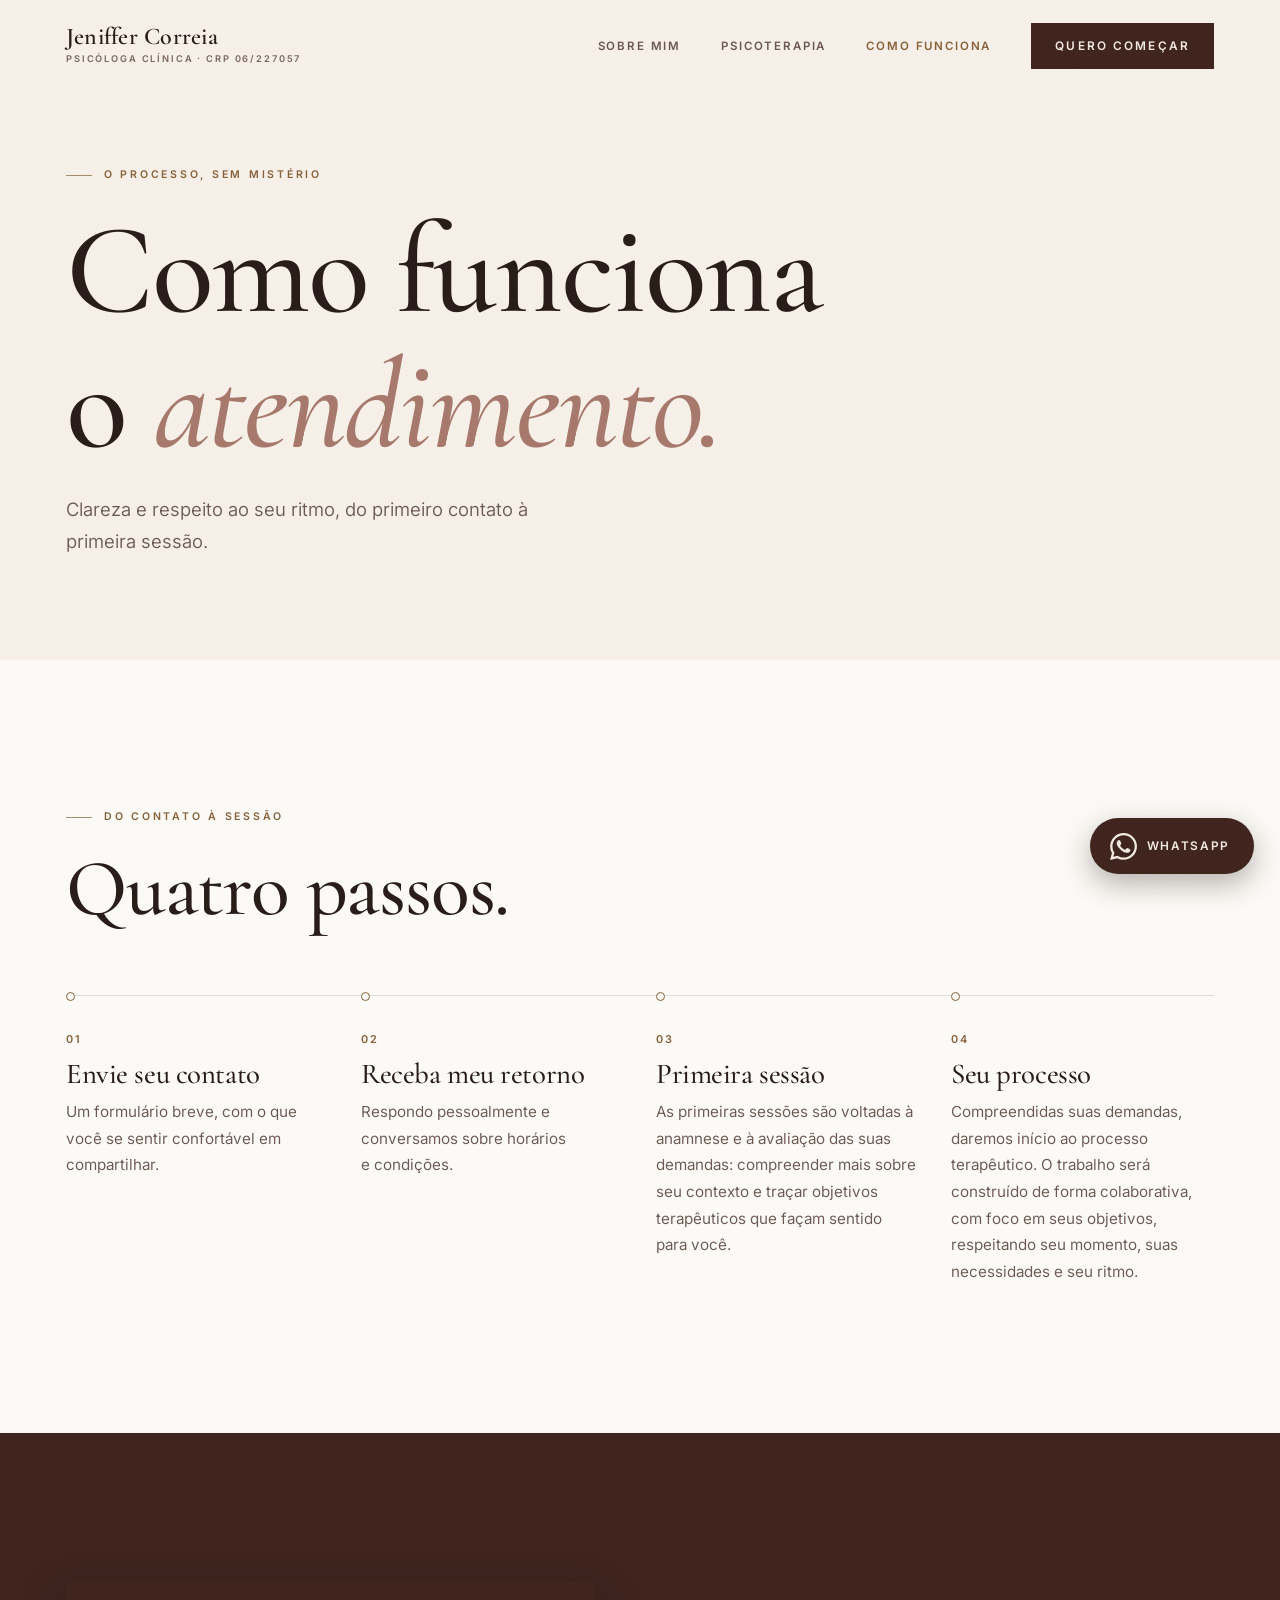
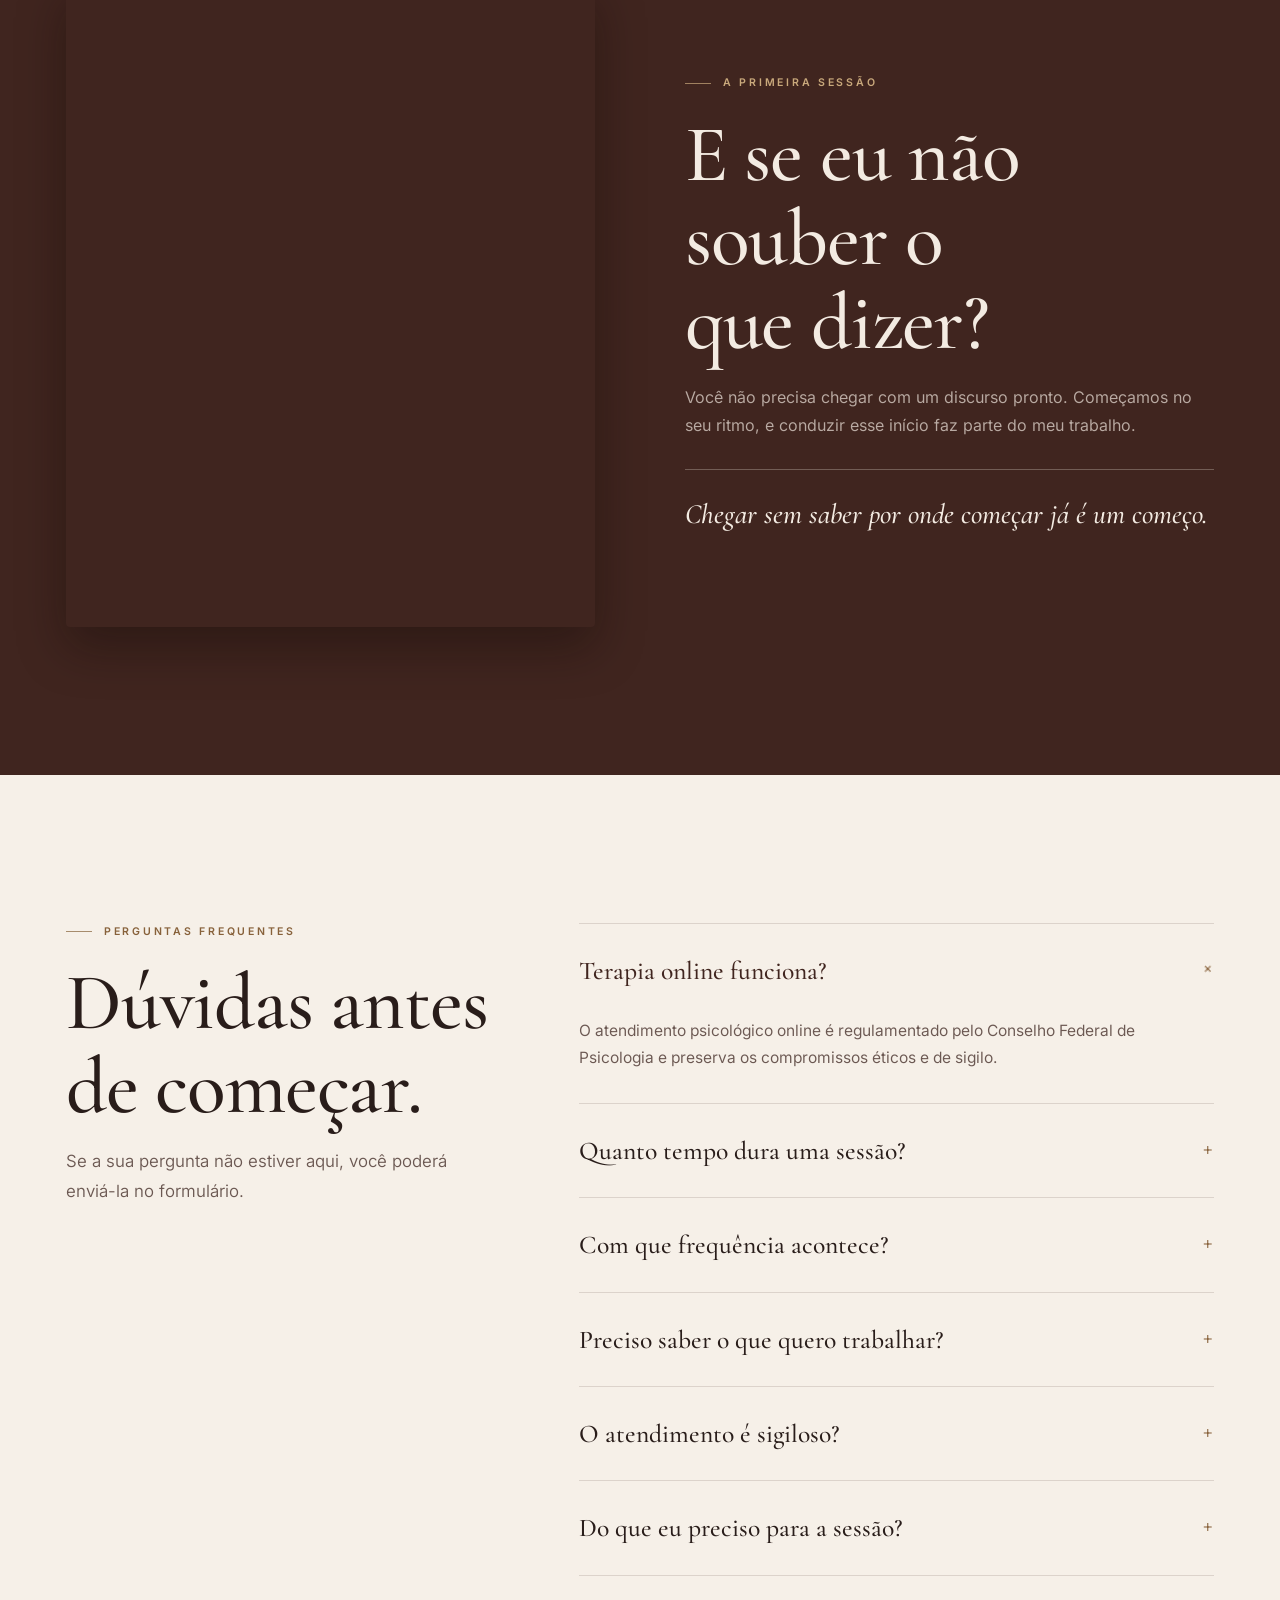
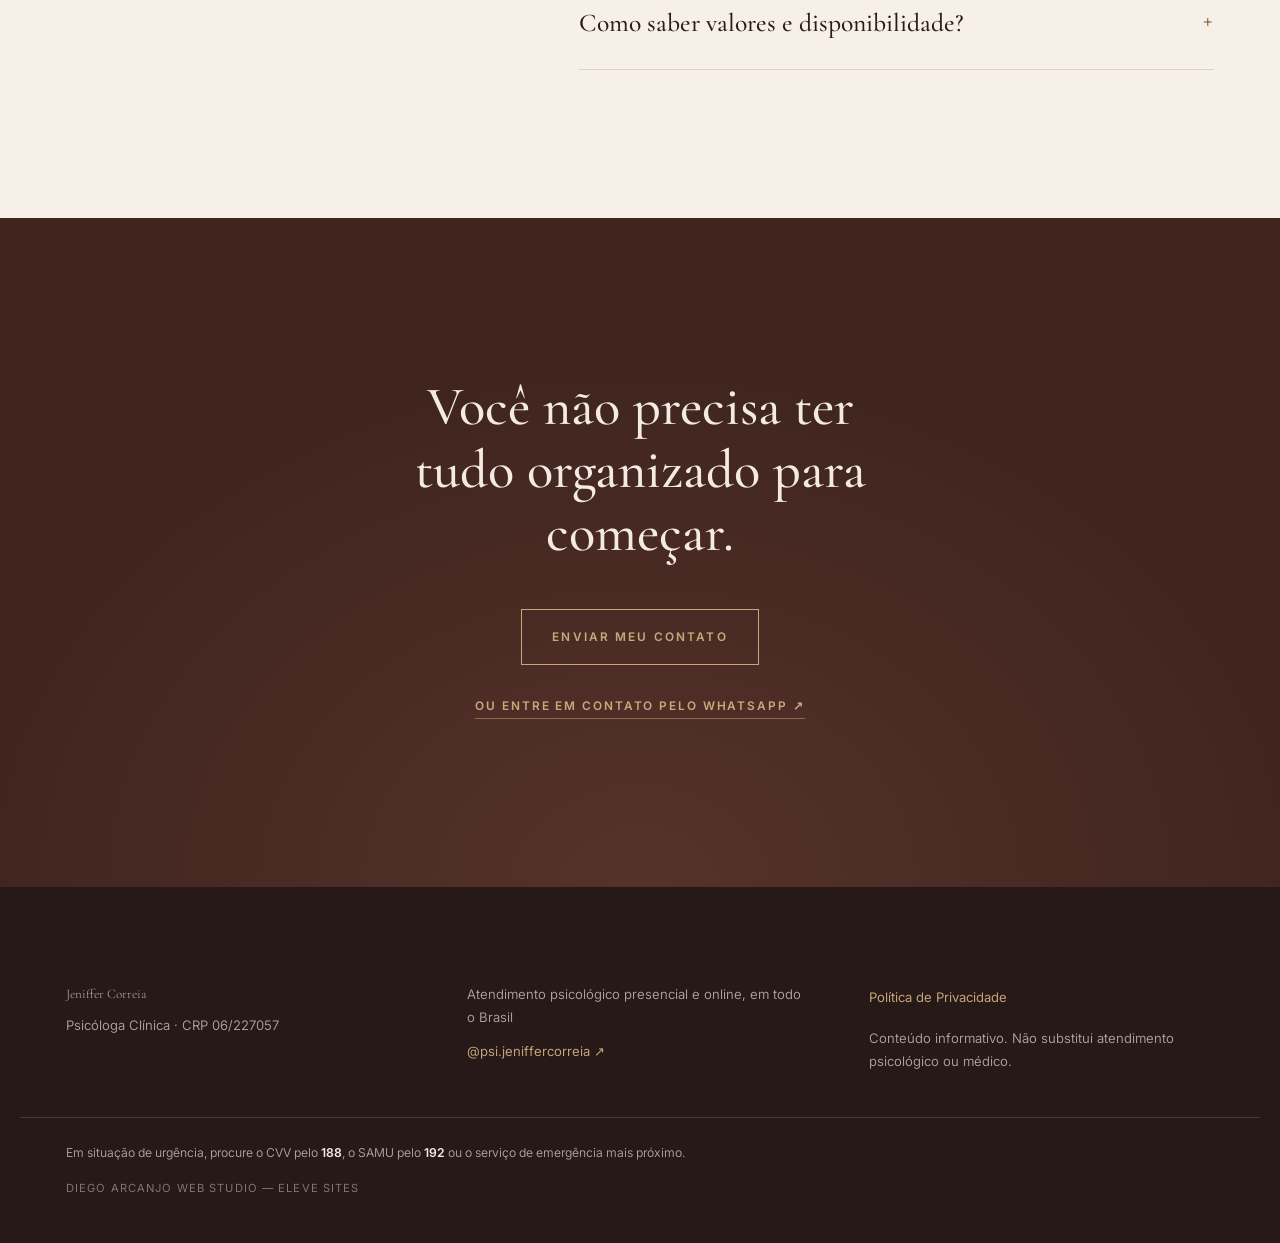
==== como-funciona.html @ 59b8fdc5 "Atualiza textos e CTA de atendimento" ====
<!DOCTYPE html>
<html lang="pt-BR">
<head>
<meta charset="utf-8">
<meta name="viewport" content="width=device-width, initial-scale=1, viewport-fit=cover">
<title>Como Funciona a Terapia Online | Jeniffer Correia</title>
<meta name="description" content="Saiba como começar a terapia online, como é a primeira sessão, duração, frequência e sigilo no atendimento com Jeniffer Correia.">
<meta name="author" content="Jeniffer Correia">
<meta name="robots" content="index, follow, max-image-preview:large">
<meta name="theme-color" content="#fcfaf6">
<meta name="color-scheme" content="light">
<link rel="canonical" href="https://jeniffer-psicologa.pages.dev/como-funciona">
<link rel="icon" href="/assets/favicon.svg?v=0b243625" type="image/svg+xml">
<link rel="preload" as="font" type="font/woff2" href="/assets/fonts/cormorant-latin.woff2" crossorigin>
<link rel="preload" as="font" type="font/woff2" href="/assets/fonts/inter-latin.woff2" crossorigin>
<link rel="stylesheet" href="/assets/styles.css?v=20260824-cta1">
<meta property="og:type" content="website">
<meta property="og:locale" content="pt_BR">
<meta property="og:site_name" content="Jeniffer Correia Psicologia">
<meta property="og:title" content="Como Funciona a Terapia Online | Jeniffer Correia">
<meta property="og:description" content="Saiba como começar a terapia online, como é a primeira sessão, duração, frequência e sigilo no atendimento com Jeniffer Correia.">
<meta property="og:url" content="https://jeniffer-psicologa.pages.dev/como-funciona">
<meta property="og:image" content="https://jeniffer-psicologa.pages.dev/assets/jeniffer-social.jpg?v=006b3ed0">
<meta property="og:image:alt" content="Jeniffer Correia, psicóloga clínica">
<meta name="twitter:card" content="summary_large_image">
<script>document.documentElement.classList.add('js')</script>
<script type="application/ld+json">
{"@context":"https://schema.org","@type":"FAQPage","mainEntity":[{"@type":"Question","name":"Terapia online funciona?","acceptedAnswer":{"@type":"Answer","text":"O atendimento psicológico online é regulamentado pelo Conselho Federal de Psicologia e preserva os compromissos éticos e de sigilo."}},{"@type":"Question","name":"Quanto tempo dura uma sessão?","acceptedAnswer":{"@type":"Answer","text":"Cada sessão tem duração aproximada de 50 minutos."}},{"@type":"Question","name":"Com que frequência acontece?","acceptedAnswer":{"@type":"Answer","text":"A frequência semanal é comum, mas a definição considera as necessidades e possibilidades de cada processo."}},{"@type":"Question","name":"Preciso saber o que quero trabalhar?","acceptedAnswer":{"@type":"Answer","text":"Não. Chegar sem saber por onde começar é uma forma legítima de começar."}},{"@type":"Question","name":"O atendimento é sigiloso?","acceptedAnswer":{"@type":"Answer","text":"Sim. O sigilo é uma obrigação ética da profissão e também se aplica ao atendimento online."}},{"@type":"Question","name":"Do que eu preciso para a sessão?","acceptedAnswer":{"@type":"Answer","text":"De um aparelho com câmera e internet estável, e de um lugar reservado onde você possa falar com privacidade."}},{"@type":"Question","name":"Como saber valores e disponibilidade?","acceptedAnswer":{"@type":"Answer","text":"Essas informações são compartilhadas diretamente no primeiro contato, antes de qualquer agendamento."}}]}
</script>
</head>
<body class="page-como-funciona">
<a class="skip-link" href="#conteudo">Ir para o conteúdo</a>
<header class="site-header" data-header>
  <div class="shell header-inner">
    <a class="brand" href="/" aria-label="Jeniffer Correia, psicóloga clínica — página inicial">
      <span class="brand-name">Jeniffer Correia</span>
      <span class="brand-sub">Psicóloga Clínica · CRP 06/227057</span>
    </a>
    <button class="menu-button" type="button" data-menu-button aria-expanded="false" aria-controls="main-nav"><span aria-hidden="true"></span><span aria-hidden="true"></span><b>Abrir menu</b></button>
    <nav id="main-nav" class="main-nav" data-nav aria-label="Navegação principal"><a href="/sobre">Sobre mim</a><a href="/psicoterapia">Psicoterapia</a><a class="active" href="/como-funciona">Como funciona</a><a class="nav-cta" href="/contato">Quero começar</a></nav>
  </div>
</header>
<main id="conteudo">
<section class="page-open page-open--plain">
  <div class="shell">
    <p class="eyebrow reveal">O processo, sem mistério</p>
    <h1 class="reveal">Como funciona o <em>atendimento.</em></h1>
    <p class="lede reveal">Clareza e respeito ao seu ritmo, do primeiro contato à primeira sessão.</p>
  </div>
</section>

<section class="band band--night">
  <div class="shell">
    <div class="section-head reveal">
      <p class="eyebrow">Do contato à sessão</p>
      <h2>Quatro passos.</h2>
    </div>
    <div class="steps"><article class="step reveal"><b>01</b><h3>Envie seu contato</h3><p>Um formulário breve, com o que você se sentir confortável em compartilhar.</p></article><article class="step reveal"><b>02</b><h3>Receba meu retorno</h3><p>Respondo pessoalmente e conversamos sobre horários e condições.</p></article><article class="step reveal"><b>03</b><h3>Primeira sessão</h3><p>As primeiras sessões são voltadas à anamnese e à avaliação das suas demandas: compreender mais sobre seu contexto e traçar objetivos terapêuticos que façam sentido para você.</p></article><article class="step reveal"><b>04</b><h3>Seu processo</h3><p>Compreendidas suas demandas, daremos início ao processo terapêutico. O trabalho será construído de forma colaborativa, com foco em seus objetivos, respeitando seu momento, suas necessidades e seu ritmo.</p></article></div>
  </div>
</section>

<section class="band band--wine">
  <div class="shell">
    <div class="feature">
      <div class="feature-media reveal"><picture>
        <source media="(min-width: 600px)" srcset="/assets/jeniffer-detalhe.webp" width="853" height="1280">
        <img src="/assets/jeniffer-detalhe-retrato.webp" width="900" height="1200" loading="lazy" decoding="async" alt="Jeniffer Correia, psicóloga clínica">
      </picture></div>
      <div class="feature-copy reveal">
        <p class="eyebrow">A primeira sessão</p>
        <h2>E se eu não souber o que dizer?</h2>
        <p>Você não precisa chegar com um discurso pronto. Começamos no seu ritmo, e conduzir esse início faz parte do meu trabalho.</p>
        <p class="pull">Chegar sem saber por onde começar já é um começo.</p>
      </div>
    </div>
  </div>
</section>

<section class="band band--surface">
  <div class="shell split">
    <div class="section-head reveal">
      <p class="eyebrow">Perguntas frequentes</p>
      <h2>Dúvidas antes de começar.</h2>
      <p class="lede">Se a sua pergunta não estiver aqui, você poderá enviá-la no formulário.</p>
    </div>
    <div class="faq-list reveal"><details open><summary>Terapia online funciona?<span aria-hidden="true">+</span></summary><p>O atendimento psicológico online é regulamentado pelo Conselho Federal de Psicologia e preserva os compromissos éticos e de sigilo.</p></details><details><summary>Quanto tempo dura uma sessão?<span aria-hidden="true">+</span></summary><p>Cada sessão tem duração aproximada de 50 minutos.</p></details><details><summary>Com que frequência acontece?<span aria-hidden="true">+</span></summary><p>A frequência semanal é comum, mas a definição considera as necessidades e possibilidades de cada processo.</p></details><details><summary>Preciso saber o que quero trabalhar?<span aria-hidden="true">+</span></summary><p>Não. Chegar sem saber por onde começar é uma forma legítima de começar.</p></details><details><summary>O atendimento é sigiloso?<span aria-hidden="true">+</span></summary><p>Sim. O sigilo é uma obrigação ética da profissão e também se aplica ao atendimento online.</p></details><details><summary>Do que eu preciso para a sessão?<span aria-hidden="true">+</span></summary><p>De um aparelho com câmera e internet estável, e de um lugar reservado onde você possa falar com privacidade.</p></details><details><summary>Como saber valores e disponibilidade?<span aria-hidden="true">+</span></summary><p>Essas informações são compartilhadas diretamente no primeiro contato, antes de qualquer agendamento.</p></details></div>
  </div>
</section>

<section class="closing">
  <div class="shell">
    <p class="reveal">Você não precisa ter tudo organizado para começar.</p>
    <a class="button button--gold reveal" href="/contato">Enviar meu contato</a>
    <a class="text-link closing-whatsapp reveal" href="https://wa.me/5511986632614?text=Ol%C3%A1%2C%20Jeniffer%21%20Vim%20pelo%20site%20e%20gostaria%20de%20saber%20mais%20sobre%20a%20psicoterapia%20online." target="_blank" rel="noopener noreferrer" aria-label="Entrar em contato pelo WhatsApp com Jeniffer Correia">Ou entre em contato pelo WhatsApp ↗</a>
  </div>
</section>
</main>
<footer class="site-footer">
  <div class="shell footer-grid">
    <div>
      <p class="footer-brand">Jeniffer Correia</p>
      <p>Psicóloga Clínica · CRP 06/227057</p>
    </div>
    <div>
      <p>Atendimento psicológico presencial e online, em todo o Brasil</p>
      <a href="https://www.instagram.com/psi.jeniffercorreia/" target="_blank" rel="noopener noreferrer">@psi.jeniffercorreia ↗</a>
    </div>
    <div>
      <a href="/privacidade">Política de Privacidade</a>
      <p>Conteúdo informativo. Não substitui atendimento psicológico ou médico.</p>
    </div>
  </div>
  <div class="shell emergency">Em situação de urgência, procure o CVV pelo <strong>188</strong>, o SAMU pelo <strong>192</strong> ou o serviço de emergência mais próximo.</div>
  <div class="shell studio-credit">Diego Arcanjo Web Studio — Eleve Sites</div>
</footer>
<div class="mobile-bar"><a class="button button--gold" href="/contato">Quero começar</a></div>
<a class="wa-float" href="https://wa.me/5511986632614?text=Ol%C3%A1%2C%20Jeniffer%21%20Vim%20pelo%20site%20e%20gostaria%20de%20saber%20mais%20sobre%20a%20psicoterapia%20online." target="_blank" rel="noopener noreferrer" aria-label="Conversar no WhatsApp com Jeniffer Correia"><svg viewBox="0 0 24 24" aria-hidden="true" focusable="false"><path d="M17.472 14.382c-.297-.149-1.758-.867-2.03-.967-.273-.099-.471-.148-.67.15-.197.297-.767.966-.94 1.164-.173.199-.347.223-.644.075-.297-.15-1.255-.463-2.39-1.475-.883-.788-1.48-1.761-1.653-2.059-.173-.297-.018-.458.13-.606.134-.133.298-.347.446-.52.149-.174.198-.298.298-.497.099-.198.05-.371-.025-.52-.075-.149-.669-1.612-.916-2.207-.242-.579-.487-.5-.669-.51-.173-.008-.371-.01-.57-.01-.198 0-.52.074-.792.372-.272.297-1.04 1.016-1.04 2.479 0 1.462 1.065 2.875 1.213 3.074.149.198 2.096 3.2 5.077 4.487.709.306 1.262.489 1.694.625.712.227 1.36.195 1.872.118.571-.085 1.758-.719 2.006-1.413.248-.694.248-1.289.173-1.413-.074-.124-.272-.198-.57-.347m-5.421 7.403h-.004a9.87 9.87 0 01-5.031-1.378l-.361-.214-3.741.982.998-3.648-.235-.374a9.86 9.86 0 01-1.51-5.26c.001-5.45 4.436-9.884 9.888-9.884a9.82 9.82 0 016.988 2.898a9.825 9.825 0 012.893 6.994c-.003 5.45-4.437 9.884-9.885 9.884m8.413-18.297A11.815 11.815 0 0012.05 0C5.495 0 .16 5.335.157 11.892c0 2.096.547 4.142 1.588 5.945L.057 24l6.305-1.654a11.882 11.882 0 005.683 1.448h.005c6.554 0 11.89-5.335 11.893-11.893A11.821 11.821 0 0020.465 3.488"/></svg><span>WhatsApp</span></a>
<script src="/assets/app.js?v=79fd92e9" defer></script>
</body>
</html>
---- assets/styles.css ----
/* =========================================================
   Jeniffer Correia Psicologia
   Sistema visual claro — creme, vinho e bronze

   Escrito mobile-first: o que está fora de @media vale para o
   celular; os blocos @media (min-width:) só ampliam o layout.
   Não adicione regras @media (max-width:) neste arquivo.

   O site é claro por padrão. Três blocos são escuros e invertem
   as cores de texto: .band--wine, .closing e .site-footer.
   A inversão está concentrada na seção 21, no fim do arquivo.
   ========================================================= */

/* ---------- 1. Fontes ---------- */
@font-face {
  font-family: 'Cormorant';
  font-style: normal;
  font-weight: 300 700;
  font-display: swap;
  src: url('/assets/fonts/cormorant-latin.woff2') format('woff2');
}

@font-face {
  font-family: 'Cormorant';
  font-style: italic;
  font-weight: 300 700;
  font-display: swap;
  src: url('/assets/fonts/cormorant-latin-italic.woff2') format('woff2');
}

@font-face {
  font-family: 'InterVar';
  font-style: normal;
  font-weight: 100 900;
  font-display: swap;
  src: url('/assets/fonts/inter-latin.woff2') format('woff2');
}

/* ---------- 2. Tokens ---------- */
:root {
  /* superfícies claras */
  --paper: #fcfaf6;
  --cream: #f6f0e8;
  --clay: #f0e8dc;

  /* superfícies escuras (faixas de acento) */
  --wine: #40251f;
  --wine-2: #57332a;
  --deep: #261917;

  /* texto sobre claro */
  --ink: #291d1a;
  --muted: #6b5852;
  --faint: #7a675f;
  --rose: #a7796c;
  --bronze: #87613a;

  /* texto sobre escuro */
  --on-dark: #f3ebe2;
  --on-dark-muted: rgba(243, 235, 226, .68);
  --on-dark-faint: rgba(243, 235, 226, .46);
  --gold: #c9a97c;

  --line: rgba(64, 37, 31, .14);
  --line-2: rgba(64, 37, 31, .26);
  --line-dark: rgba(243, 235, 226, .16);
  --line-dark-2: rgba(243, 235, 226, .28);

  --shadow: 0 26px 64px rgba(43, 27, 23, .13);
  --shadow-s: 0 12px 30px rgba(43, 27, 23, .09);

  --display: 'Cormorant', Georgia, 'Times New Roman', serif;
  --sans: 'InterVar', -apple-system, BlinkMacSystemFont, 'Segoe UI', Roboto, sans-serif;

  --gutter: 22px;
  --maxw: 1240px;
  --header-h: 68px;
  --band-y: 84px;
  --ease: cubic-bezier(.22, .61, .36, 1);
}

/* ---------- 3. Base ---------- */
*,
*::before,
*::after { box-sizing: border-box; }

html {
  -webkit-text-size-adjust: 100%;
  scroll-behavior: smooth;
  scroll-padding-top: calc(var(--header-h) + 16px);
}

body {
  position: relative;
  margin: 0;
  overflow-x: hidden;
  background: var(--paper);
  color: var(--ink);
  font-family: var(--sans);
  font-size: 16px;
  font-weight: 380;
  line-height: 1.75;
  -webkit-font-smoothing: antialiased;
  text-rendering: optimizeLegibility;
}

/* Grão bem discreto: no fundo claro ele só tira o aspecto plástico.
   Em opacidade alta o creme fica sujo, por isso o valor é baixo. */
body::after {
  position: fixed;
  z-index: 999;
  inset: 0;
  content: '';
  opacity: .22;
  pointer-events: none;
  background-image: url("data:image/svg+xml,%3Csvg xmlns='http://www.w3.org/2000/svg' width='140' height='140'%3E%3Cfilter id='n'%3E%3CfeTurbulence type='fractalNoise' baseFrequency='.85' numOctaves='3'/%3E%3C/filter%3E%3Crect width='140' height='140' filter='url(%23n)' opacity='.05'/%3E%3C/svg%3E");
}

body.nav-open { overflow: hidden; }

img {
  display: block;
  max-width: 100%;
  height: auto;
}

a { color: inherit; text-decoration: none; }
button, input, select, textarea { font: inherit; color: inherit; }
h1, h2, h3, p, ul { margin-top: 0; }

h1, h2, h3 {
  font-family: var(--display);
  font-weight: 500;
  line-height: 1.05;
  letter-spacing: -.015em;
  text-wrap: balance;
}

h1 { font-size: clamp(2.9rem, 12.4vw, 8rem); }
h2 { font-size: clamp(2.2rem, 8.8vw, 5rem); }

h3 {
  font-size: clamp(1.45rem, 4.8vw, 1.8rem);
  line-height: 1.2;
}

em { font-style: italic; }
p { text-wrap: pretty; }

::selection {
  background: var(--wine);
  color: var(--on-dark);
}

:focus-visible {
  outline: 2px solid var(--wine);
  outline-offset: 4px;
}

/* ---------- 4. Layout ---------- */
.shell {
  position: relative;
  z-index: 1;
  width: 100%;
  max-width: var(--maxw);
  margin-inline: auto;
  padding-inline: var(--gutter);
}

.band {
  position: relative;
  padding-block: var(--band-y);
}

.band--surface { background: var(--cream); }
.band--light { background: var(--clay); }
.band--wine { background: var(--wine); }
.band--void { background: var(--deep); }

.hairline {
  height: 1px;
  margin: 0;
  border: 0;
  background: linear-gradient(90deg, transparent, var(--line-2) 18%, var(--line-2) 82%, transparent);
}

.eyebrow {
  display: flex;
  gap: 12px;
  align-items: center;
  margin: 0 0 20px;
  color: var(--bronze);
  font-size: .66rem;
  font-weight: 600;
  letter-spacing: .26em;
  text-transform: uppercase;
}

.eyebrow::before {
  width: 26px;
  height: 1px;
  flex: 0 0 auto;
  background: currentColor;
  content: '';
  opacity: .7;
}

.lede {
  max-width: 46ch;
  color: var(--muted);
  font-size: 1.05rem;
  font-weight: 350;
}

.section-head { margin-bottom: 44px; }
.section-head h2 { margin-bottom: 18px; }
.section-head .lede { margin-bottom: 0; }
.section-action { margin: 42px 0 0; }

.skip-link {
  position: fixed;
  z-index: 300;
  top: -100px;
  left: 12px;
  padding: 12px 20px;
  background: var(--wine);
  color: var(--on-dark);
  font-size: .85rem;
  font-weight: 600;
}

.skip-link:focus { top: 12px; }

/* ---------- 5. Botões ---------- */
.button {
  position: relative;
  display: inline-flex;
  gap: 10px;
  align-items: center;
  justify-content: center;
  min-height: 56px;
  padding: 14px 30px;
  border: 1px solid transparent;
  font-size: .74rem;
  font-weight: 600;
  letter-spacing: .18em;
  text-align: center;
  text-transform: uppercase;
  cursor: pointer;
  transition: background .35s var(--ease), border-color .35s var(--ease), color .35s var(--ease), transform .25s var(--ease);
}

.button--solid {
  background: var(--wine);
  color: var(--on-dark);
}

.button--outline {
  border-color: var(--line-2);
  color: var(--ink);
}

.button--gold {
  border-color: var(--wine);
  color: var(--wine);
}

.button-row {
  display: grid;
  gap: 12px;
  margin-top: 34px;
}

.text-link {
  position: relative;
  display: inline-flex;
  gap: 10px;
  align-items: center;
  min-height: 46px;
  color: var(--bronze);
  font-size: .74rem;
  font-weight: 600;
  letter-spacing: .16em;
  text-transform: uppercase;
}

.text-link::after {
  position: absolute;
  bottom: 10px;
  left: 0;
  width: 100%;
  height: 1px;
  background: currentColor;
  content: '';
  opacity: .5;
  transform-origin: left;
  transition: transform .45s var(--ease), opacity .3s var(--ease);
}

@media (hover: hover) {
  .button--solid:hover { background: var(--wine-2); transform: translateY(-2px); }
  .button--outline:hover { border-color: var(--wine); background: #fff; }
  .button--gold:hover { background: var(--wine); color: var(--on-dark); }
  .text-link:hover::after { opacity: 1; transform: scaleX(.35); }
}

/* ---------- 6. Entrada suave ---------- */
.js .reveal {
  opacity: 0;
  transform: translateY(26px);
  transition: opacity 1s var(--ease), transform 1s var(--ease);
}

.js .reveal.visible {
  opacity: 1;
  transform: none;
}

.js .reveal:nth-child(2) { transition-delay: .08s; }
.js .reveal:nth-child(3) { transition-delay: .16s; }
.js .reveal:nth-child(4) { transition-delay: .24s; }

/* ---------- 7. Cabeçalho ---------- */
.site-header {
  position: fixed;
  z-index: 100;
  top: 0;
  right: 0;
  left: 0;
  border-bottom: 1px solid transparent;
  transition: background .5s var(--ease), border-color .5s var(--ease);
}

.site-header.is-stuck {
  border-bottom-color: var(--line);
  background: rgba(252, 250, 246, .9);
  backdrop-filter: blur(16px) saturate(140%);
}

.header-inner {
  display: flex;
  gap: 14px;
  align-items: center;
  justify-content: space-between;
  min-height: var(--header-h);
}

.brand {
  display: flex;
  flex-direction: column;
  gap: 2px;
  justify-content: center;
  min-height: 48px;
}

.brand-name {
  font-family: var(--display);
  font-size: 1.32rem;
  font-weight: 600;
  letter-spacing: .01em;
  line-height: 1.05;
  white-space: nowrap;
}

.brand-sub {
  color: var(--faint);
  font-size: .53rem;
  font-weight: 600;
  letter-spacing: .2em;
  text-transform: uppercase;
}

.menu-button {
  display: grid;
  flex: 0 0 auto;
  gap: 7px;
  place-content: center;
  width: 48px;
  height: 48px;
  padding: 0;
  border: 0;
  background: none;
  cursor: pointer;
}

.menu-button span {
  display: block;
  width: 26px;
  height: 1.5px;
  background: var(--wine);
  transition: transform .4s var(--ease), opacity .3s var(--ease);
}

.menu-button[aria-expanded="true"] span:nth-child(1) { transform: translateY(4px) rotate(45deg); }
.menu-button[aria-expanded="true"] span:nth-child(2) { transform: translateY(-4px) rotate(-45deg); }

.menu-button b {
  position: absolute;
  width: 1px;
  height: 1px;
  overflow: hidden;
  clip-path: inset(50%);
}

.main-nav {
  position: fixed;
  z-index: 99;
  inset: 0;
  display: flex;
  visibility: hidden;
  flex-direction: column;
  justify-content: center;
  padding: calc(var(--header-h) + 24px) var(--gutter) 40px;
  background: var(--paper);
  opacity: 0;
  transition: opacity .45s var(--ease), visibility .45s;
}

.main-nav.is-open {
  visibility: visible;
  opacity: 1;
}

.main-nav a {
  display: flex;
  align-items: center;
  min-height: 68px;
  border-bottom: 1px solid var(--line);
  font-family: var(--display);
  font-size: 2rem;
  font-weight: 500;
  transition: color .3s var(--ease);
}

.main-nav a.active { color: var(--rose); }

.main-nav .nav-cta {
  justify-content: center;
  margin-top: 32px;
  border: 0;
  background: var(--wine);
  color: var(--on-dark);
  font-family: var(--sans);
  font-size: .74rem;
  font-weight: 600;
  letter-spacing: .18em;
  text-transform: uppercase;
}

.nav-backdrop { display: none; }

/* ---------- 8. Capa ----------
   Fundo claro com a foto emoldurada ao lado do texto. A foto não
   sangra na página: as fotos da Jeniffer têm fundo escuro e, soltas
   sobre o creme, criariam um bloco preto no meio da composição. */
.hero {
  position: relative;
  padding-block: calc(var(--header-h) + 40px) 64px;
}

.hero-grid {
  display: grid;
  gap: 38px;
}

.hero h1 { margin-bottom: 20px; }
.hero h1 em { color: var(--rose); }
.hero .lede { max-width: 42ch; }

.hero-media {
  position: relative;
  margin: 0;
}

.photo-frame {
  position: relative;
  overflow: hidden;
  border-radius: 4px;
  background: var(--clay);
  box-shadow: var(--shadow);
}

.hero-media picture,
.open-media picture { display: block; }

.hero-media img {
  width: 100%;
  aspect-ratio: 3 / 4;
  object-fit: cover;
  object-position: center 12%;
}

.hero-media figcaption {
  margin-top: 16px;
  color: var(--muted);
  font-family: var(--display);
  font-size: 1.1rem;
  font-style: italic;
}

/* Frase corrida, não rótulo: em caixa alta espaçada ela ocuparia três
   linhas no celular e pesaria mais que a chamada principal. */
.trust-line {
  margin: 28px 0 0;
  color: var(--muted);
  font-size: .88rem;
  font-weight: 400;
  line-height: 1.6;
}

.trust-line span { color: var(--ink); font-weight: 500; }

.trust-line a {
  padding-block: 10px;
  color: var(--bronze);
  font-weight: 500;
  text-decoration: underline;
  text-underline-offset: 3px;
}

.trust-line a:hover { color: var(--wine); }

/* ---------- 9. Abertura das páginas internas ---------- */
.page-open {
  position: relative;
  padding-block: calc(var(--header-h) + 48px) 60px;
}

.page-open h1 { margin-bottom: 20px; }
.page-open h1 em { color: var(--rose); }
.page-open .lede { max-width: 52ch; }

.page-open--plain { background: var(--cream); }

.open-grid {
  display: grid;
  gap: 38px;
}

.open-media {
  position: relative;
  margin: 0;
}

.open-media img {
  width: 100%;
  aspect-ratio: 3 / 4;
  border-radius: 4px;
  object-fit: cover;
  object-position: center 12%;
  box-shadow: var(--shadow);
}

/* ---------- 10. Lista de reconhecimento ---------- */
.ledger { border-top: 1px solid var(--line); }

.ledger-item {
  display: grid;
  grid-template-columns: 48px 1fr;
  gap: 4px 18px;
  align-items: baseline;
  padding-block: 26px;
  border-bottom: 1px solid var(--line);
}

.ledger-item > span {
  color: var(--bronze);
  font-family: var(--display);
  font-size: 1.1rem;
  font-weight: 600;
}

.ledger-item p {
  margin: 0;
  font-family: var(--display);
  font-size: clamp(1.35rem, 5.4vw, 1.9rem);
  font-weight: 500;
  line-height: 1.28;
}

.ledger-cta {
  display: flex;
  flex-wrap: wrap;
  gap: 10px 28px;
  align-items: center;
  justify-content: space-between;
  padding-block: 30px;
  border-bottom: 1px solid var(--line);
}

.ledger-cta p {
  margin: 0;
  color: var(--muted);
  font-family: var(--display);
  font-size: 1.3rem;
}

/* ---------- 11. Processo ---------- */
.steps {
  display: grid;
  padding-left: 22px;
  border-left: 1px solid var(--line);
}

.step {
  position: relative;
  padding: 0 0 40px 22px;
}

.step:last-child { padding-bottom: 0; }

.step::before {
  position: absolute;
  top: 8px;
  left: -27px;
  width: 9px;
  height: 9px;
  border: 1px solid var(--bronze);
  border-radius: 50%;
  background: var(--paper);
  content: '';
}

.step b {
  display: block;
  margin-bottom: 8px;
  color: var(--bronze);
  font-size: .68rem;
  font-weight: 600;
  letter-spacing: .2em;
}

.step h3 { margin-bottom: 8px; }

.step p {
  max-width: 38ch;
  margin: 0;
  color: var(--muted);
  font-size: .95rem;
}

.band--surface .step::before { background: var(--cream); }

/* ---------- 12. Bloco editorial com foto ---------- */
.feature { position: relative; }

.feature-media {
  position: relative;
  margin-bottom: 34px;
}

.feature-media picture { display: block; }

.feature-media img {
  width: 100%;
  aspect-ratio: 3 / 4;
  border-radius: 4px;
  object-fit: cover;
  object-position: center center;
  box-shadow: var(--shadow-s);
}

.feature-copy h2 { margin-bottom: 18px; }
/* O :not() impede que esta regra (0,2,1) engula .eyebrow e .pull, que têm
   especificidade menor e cores próprias. */
.feature-copy > p:not(.eyebrow):not(.pull) { color: var(--muted); }

.pull {
  margin: 30px 0 0;
  padding-top: 26px;
  border-top: 1px solid var(--line-2);
  color: var(--wine);
  font-family: var(--display);
  font-size: clamp(1.35rem, 5vw, 1.75rem);
  font-style: italic;
  font-weight: 500;
  line-height: 1.35;
}

/* ---------- 13. Declaração central ---------- */
.statement { text-align: center; }
.statement .eyebrow { justify-content: center; }

.statement-copy {
  max-width: 22ch;
  margin: 0 auto;
  font-family: var(--display);
  font-size: clamp(1.9rem, 7.6vw, 3.6rem);
  font-weight: 500;
  line-height: 1.16;
}

.statement-copy em { color: var(--rose); }

.statement-note {
  max-width: 54ch;
  margin: 28px auto 0;
  color: var(--muted);
  font-size: 1rem;
  font-weight: 350;
}

.tags {
  display: flex;
  flex-wrap: wrap;
  gap: 8px;
  justify-content: center;
  margin-top: 34px;
}

.tags--start { justify-content: flex-start; margin-top: 36px; }

.tags span {
  padding: 9px 18px;
  border: 1px solid var(--line-2);
  border-radius: 40px;
  color: var(--muted);
  font-size: .64rem;
  font-weight: 600;
  letter-spacing: .16em;
  text-transform: uppercase;
}

/* ---------- 14. Grade de temas ---------- */
.themes {
  display: grid;
  border-top: 1px solid var(--line);
}

.themes article {
  padding-block: 28px;
  border-bottom: 1px solid var(--line);
}

.themes span {
  display: block;
  margin-bottom: 12px;
  color: var(--bronze);
  font-family: var(--display);
  font-size: 1rem;
  font-weight: 600;
}

.themes h3 {
  margin-bottom: 8px;
  overflow-wrap: break-word;
  hyphens: auto;
}

.themes p {
  max-width: 40ch;
  margin: 0;
  color: var(--muted);
  font-size: .95rem;
}

.themes .theme-accent h3 { color: var(--rose); }

/* ---------- 15. FAQ ---------- */
.faq-list { border-top: 1px solid var(--line); }
.faq-list details { border-bottom: 1px solid var(--line); }

.faq-list summary {
  display: flex;
  gap: 20px;
  align-items: flex-start;
  justify-content: space-between;
  padding-block: 24px;
  list-style: none;
  cursor: pointer;
  font-family: var(--display);
  font-size: clamp(1.25rem, 4.8vw, 1.6rem);
  font-weight: 500;
  line-height: 1.3;
  transition: color .3s var(--ease);
}

.faq-list summary::-webkit-details-marker { display: none; }

.faq-list summary span {
  flex: 0 0 auto;
  margin-top: 4px;
  color: var(--bronze);
  font-family: var(--sans);
  font-size: 1.1rem;
  font-weight: 300;
  transition: transform .35s var(--ease);
}

.faq-list details[open] summary { color: var(--wine); }
.faq-list details[open] summary span { transform: rotate(135deg); }

.faq-list details p {
  max-width: 62ch;
  margin: 0;
  padding-bottom: 26px;
  color: var(--muted);
  font-size: .97rem;
}

/* ---------- 16. Formulário ---------- */
.band--contact { padding-top: calc(var(--header-h) + 64px); }

.form-intro h1 { margin-bottom: 20px; }
.form-intro .lede { margin-bottom: 0; }

.promise {
  display: flex;
  flex-wrap: wrap;
  gap: 8px 20px;
  justify-content: space-between;
  margin-top: 32px;
  padding-block: 18px;
  border-top: 1px solid var(--line);
  border-bottom: 1px solid var(--line);
  font-size: .68rem;
  letter-spacing: .14em;
  text-transform: uppercase;
}

.promise strong { color: var(--bronze); font-weight: 700; }

.privacy-note {
  margin-top: 16px;
  color: var(--faint);
  font-size: .82rem;
}

.lead-form {
  margin-top: 44px;
  padding: 32px 22px;
  border: 1px solid var(--line);
  border-radius: 4px;
  background: var(--cream);
  box-shadow: var(--shadow-s);
}

.field { margin-bottom: 26px; }

.field > span,
.lead-form legend {
  display: block;
  margin-bottom: 10px;
  padding: 0;
  color: var(--muted);
  font-size: .64rem;
  font-weight: 700;
  letter-spacing: .18em;
  text-transform: uppercase;
}

.lead-form input,
.lead-form select,
.lead-form textarea {
  width: 100%;
  min-height: 52px;
  padding: 12px 2px;
  border: 0;
  border-bottom: 1px solid var(--line-2);
  border-radius: 0;
  outline: none;
  background: transparent;
  color: var(--ink);
  font-size: 16px; /* 16px evita o zoom automático do iOS ao focar */
  font-weight: 350;
  transition: border-color .3s var(--ease);
}

.lead-form textarea {
  min-height: 108px;
  resize: vertical;
}

/* Seta própria: sem ela o select não se distingue de um campo de texto. */
.lead-form select {
  appearance: none;
  padding-right: 32px;
  background-image: url("data:image/svg+xml,%3Csvg xmlns='http://www.w3.org/2000/svg' width='14' height='9' viewBox='0 0 14 9'%3E%3Cpath d='M1 1l6 6 6-6' fill='none' stroke='%2387613a' stroke-width='1.4'/%3E%3C/svg%3E");
  background-repeat: no-repeat;
  background-position: right 4px center;
}

.lead-form ::placeholder { color: rgba(41, 29, 26, .34); }

.lead-form input:focus,
.lead-form select:focus,
.lead-form textarea:focus { border-bottom-color: var(--wine); }

.lead-form fieldset {
  margin: 0 0 26px;
  padding: 0;
  border: 0;
}

.checks {
  display: grid;
  grid-template-columns: repeat(2, minmax(0, 1fr));
  gap: 8px;
}

.checks label {
  display: flex;
  gap: 10px;
  align-items: center;
  min-height: 50px;
  padding: 8px 14px;
  border: 1px solid var(--line);
  border-radius: 3px;
  background: var(--paper);
  cursor: pointer;
  font-size: .85rem;
  font-weight: 350;
  transition: border-color .3s var(--ease);
}

.checks label:has(input:checked) { border-color: var(--wine); color: var(--wine); }

.checks input,
.consent input {
  width: 18px;
  height: 18px;
  flex: 0 0 auto;
  margin: 0;
  accent-color: var(--wine);
}

.consent {
  display: flex;
  gap: 12px;
  align-items: flex-start;
  color: var(--muted);
  font-size: .86rem;
  font-weight: 350;
  line-height: 1.6;
}

.consent input { margin-top: 4px; }

/* Link dentro da frase: aumenta a área de toque sem quebrar o texto. */
.consent a {
  padding-block: 10px;
  color: var(--wine);
  text-decoration: underline;
  text-underline-offset: 3px;
}

.honeypot {
  position: absolute !important;
  left: -9999px !important;
}

.submit-button {
  width: 100%;
  margin-top: 30px;
}

.submit-button:disabled { opacity: .55; cursor: wait; }

.form-feedback {
  min-height: 22px;
  margin: 16px 0 0;
  text-align: center;
  font-size: .88rem;
}

.form-feedback.success { color: #2f5b40; }
.form-feedback.error { color: #98302f; }

/* ---------- 17. Fecho e rodapé ---------- */
.closing {
  position: relative;
  padding-block: calc(var(--band-y) + 10px);
  background: var(--wine);
  text-align: center;
}

.closing::before {
  position: absolute;
  inset: 0;
  content: '';
  background: radial-gradient(80% 120% at 50% 100%, rgba(87, 51, 42, .95), transparent 65%);
}

.closing p {
  max-width: 20ch;
  margin: 0 auto 34px;
  font-family: var(--display);
  font-size: clamp(1.9rem, 7.4vw, 3.4rem);
  font-weight: 500;
  line-height: 1.16;
}

.closing .closing-whatsapp {
  display: flex;
  width: fit-content;
  margin: 18px auto 0;
  color: var(--gold);
}

.site-footer {
  padding: 60px 0 100px;
  background: var(--deep);
}

.footer-grid {
  display: grid;
  gap: 32px;
}

.footer-brand {
  font-family: var(--display);
  font-size: 1.5rem;
  font-weight: 500;
}

.footer-grid p {
  margin: 8px 0 0;
  font-size: .82rem;
  font-weight: 350;
}

.footer-grid a {
  display: inline-flex;
  align-items: center;
  min-height: 44px;
  font-size: .82rem;
  transition: color .3s var(--ease);
}

.emergency {
  margin-top: 44px;
  padding-top: 24px;
  border-top: 1px solid var(--line-dark);
  font-size: .76rem;
  font-weight: 350;
}

.studio-credit {
  margin-top: 16px;
  font-size: .7rem;
  letter-spacing: .1em;
  text-transform: uppercase;
}

/* ---------- 18. CTAs fixos ---------- */
.mobile-bar {
  position: fixed;
  z-index: 90;
  right: 0;
  bottom: 0;
  left: 0;
  padding: 12px var(--gutter) calc(12px + env(safe-area-inset-bottom));
  border-top: 1px solid var(--line);
  background: rgba(252, 250, 246, .95);
  backdrop-filter: blur(16px);
}

.mobile-bar .button { width: 100%; min-height: 52px; }

body.page-contato .mobile-bar { display: none; }
body.page-contato .site-footer { padding-bottom: 60px; }

/* Botão flutuante de WhatsApp — presente em todas as páginas.
   No celular ele sobe para não colidir com a barra fixa. */
.wa-float {
  position: fixed;
  z-index: 95;
  right: 16px;
  bottom: calc(84px + env(safe-area-inset-bottom));
  display: inline-flex;
  gap: 10px;
  align-items: center;
  justify-content: center;
  width: 56px;
  height: 56px;
  padding: 0;
  border-radius: 50%;
  background: var(--wine);
  box-shadow: 0 10px 28px rgba(38, 25, 23, .32);
  color: var(--on-dark);
  transition: background .3s var(--ease), transform .25s var(--ease);
}

body.page-contato .wa-float { bottom: calc(16px + env(safe-area-inset-bottom)); }

.wa-float svg {
  width: 27px;
  height: 27px;
  fill: currentColor;
}

.wa-float span {
  position: absolute;
  width: 1px;
  height: 1px;
  overflow: hidden;
  clip-path: inset(50%);
}

@media (hover: hover) {
  .wa-float:hover { background: var(--wine-2); transform: translateY(-3px); }
  .footer-grid a:hover { color: var(--gold); }
}

/* ---------- 19. Página legal ---------- */
.legal {
  max-width: 780px;
  padding-block: calc(var(--header-h) + 56px) 72px;
}

.legal h1 { margin-bottom: 14px; font-size: clamp(2.4rem, 10vw, 4.4rem); }

.legal h2 {
  margin-top: 44px;
  margin-bottom: 12px;
  color: var(--wine);
  font-size: clamp(1.4rem, 5vw, 1.8rem);
}

.legal p { color: var(--muted); font-weight: 350; }
.legal-date { color: var(--faint); font-size: .8rem; letter-spacing: .1em; text-transform: uppercase; }

.legal p a {
  padding-block: 12px;
  color: var(--wine);
  text-decoration: underline;
  text-underline-offset: 3px;
}

.legal .button { margin-top: 40px; }
body.legal-page .site-footer { padding-bottom: 60px; }

/* =========================================================
   20. Ampliações
   ========================================================= */

@media (min-width: 600px) {
  :root { --gutter: 32px; --band-y: 104px; }

  .button-row {
    grid-auto-flow: column;
    justify-content: start;
    gap: 14px;
  }

  .themes { grid-template-columns: repeat(2, minmax(0, 1fr)); column-gap: 40px; }
  .footer-grid { grid-template-columns: repeat(2, minmax(0, 1fr)); }
  .lead-form { padding: 40px 34px; }

  /* A partir daqui o botão vira pílula com rótulo. */
  .wa-float {
    width: auto;
    height: 56px;
    padding: 0 24px 0 20px;
    border-radius: 40px;
  }

  .wa-float span {
    position: static;
    width: auto;
    height: auto;
    overflow: visible;
    clip-path: none;
    font-size: .74rem;
    font-weight: 600;
    letter-spacing: .14em;
    text-transform: uppercase;
  }
}

@media (min-width: 960px) {
  :root { --gutter: 46px; --band-y: 148px; --header-h: 92px; }

  body.nav-open { overflow: auto; }

  .menu-button { display: none; }

  .main-nav {
    position: static;
    display: flex;
    visibility: visible;
    flex-direction: row;
    align-items: center;
    gap: 40px;
    padding: 0;
    background: none;
    opacity: 1;
  }

  .main-nav a {
    min-height: 44px;
    border: 0;
    color: var(--muted);
    font-family: var(--sans);
    font-size: .72rem;
    font-weight: 600;
    letter-spacing: .16em;
    text-transform: uppercase;
  }

  .main-nav a:hover { color: var(--ink); }
  .main-nav a.active { color: var(--bronze); }

  .main-nav .nav-cta {
    margin-top: 0;
    padding: 13px 24px;
    color: var(--on-dark);
  }

  .main-nav .nav-cta:hover { background: var(--wine-2); color: var(--on-dark); }

  .brand-name { font-size: 1.5rem; }
  .brand-sub { font-size: .58rem; }

  .section-head { margin-bottom: 64px; }
  .section-action { margin-top: 52px; }

  .hero { padding-block: calc(var(--header-h) + 56px) 96px; }

  .hero-grid {
    grid-template-columns: minmax(0, 1.05fr) minmax(0, .8fr);
    gap: 7vw;
    align-items: center;
  }

  .hero .lede { font-size: 1.15rem; }
  .hero h1 { margin-bottom: 26px; }

  /* Arco: a moldura que a Jeniffer já conhecia. */
  .photo-frame { border-radius: 46% 46% 4px 4px; }
  .hero-media img { aspect-ratio: .78; object-position: center 14%; }

  .hero-media figcaption {
    position: absolute;
    right: -24px;
    bottom: 34px;
    width: 214px;
    margin: 0;
    padding: 18px 22px;
    background: var(--cream);
    box-shadow: var(--shadow);
    color: var(--wine);
    font-size: 1.05rem;
    line-height: 1.4;
  }

  .page-open { padding-block: calc(var(--header-h) + 74px) 84px; }
  .page-open .lede { font-size: 1.15rem; }

  .open-grid {
    grid-template-columns: minmax(0, 1.05fr) minmax(0, .72fr);
    gap: 7vw;
    align-items: center;
  }

  .open-media img { aspect-ratio: .8; border-radius: 48% 48% 4px 4px; }

  .split {
    display: grid;
    grid-template-columns: minmax(0, .8fr) minmax(0, 1.2fr);
    gap: 7vw;
    align-items: start;
  }

  .split > .section-head {
    position: sticky;
    top: calc(var(--header-h) + 56px);
    margin-bottom: 0;
  }

  .ledger-item { grid-template-columns: 64px 1fr; padding-block: 34px; }

  .steps {
    grid-template-columns: repeat(4, minmax(0, 1fr));
    gap: 0 32px;
    padding: 34px 0 0;
    border-top: 1px solid var(--line);
    border-left: 0;
  }

  .step { padding: 0; }
  .step::before { top: -38px; left: 0; }

  .feature {
    display: grid;
    grid-template-columns: minmax(0, 1fr) minmax(0, 1fr);
    gap: 7vw;
    align-items: center;
  }

  .feature--reverse .feature-media { order: 2; }
  .feature-media { margin-bottom: 0; }
  .feature-media img { aspect-ratio: .82; }

  .statement-copy { max-width: 18ch; font-size: clamp(2.8rem, 4.4vw, 4.2rem); }
  .statement-note { font-size: 1.08rem; }

  .themes { grid-template-columns: repeat(3, minmax(0, 1fr)); column-gap: 48px; }
  .themes article { padding-block: 36px; }

  /* Dentro do .split a grade vive numa coluna estreita: três colunas
     espremem os títulos longos. */
  .split .themes { grid-template-columns: repeat(2, minmax(0, 1fr)); column-gap: 40px; }

  .faq-list summary { padding-block: 30px; }
  .faq-list details p { padding-bottom: 32px; }

  .contact-layout {
    display: grid;
    grid-template-columns: minmax(0, .78fr) minmax(0, 1fr);
    gap: 7vw;
    align-items: start;
  }

  .form-intro { position: sticky; top: calc(var(--header-h) + 56px); }

  .lead-form { margin-top: 0; padding: 48px; }
  .form-row { display: grid; grid-template-columns: repeat(2, minmax(0, 1fr)); gap: 0 32px; }
  .checks { display: flex; flex-wrap: wrap; }
  .checks label { min-height: 46px; }

  .closing p { margin-bottom: 44px; }

  .site-footer { padding: 88px 0 44px; }
  .footer-grid { grid-template-columns: repeat(3, minmax(0, 1fr)); gap: 56px; }

  .mobile-bar { display: none; }

  /* Sem barra fixa no desktop, o botão volta para o canto. */
  .wa-float,
  body.page-contato .wa-float { right: 26px; bottom: 26px; }

  body.page-contato .site-footer,
  body.legal-page .site-footer { padding-bottom: 44px; }

  .legal { padding-block: calc(var(--header-h) + 90px) 110px; }
}

@media (min-width: 1400px) {
  :root { --band-y: 176px; }
}

/* =========================================================
   21. Faixas escuras — inversão das cores de texto

   Este bloco fecha o arquivo de propósito. Regras como
   `.feature-copy > p` têm a mesma especificidade de
   `.band--wine p` e, se viessem depois, o texto ficaria
   marrom sobre vinho — ilegível.
   ========================================================= */
.band--wine,
.closing,
.site-footer { color: var(--on-dark); }

.band--wine h1,
.band--wine h2,
.band--wine h3,
.closing p,
.site-footer strong,
.footer-brand { color: var(--on-dark); }

.band--wine p,
.band--wine .lede,
.band--wine li,
.band--wine .feature-copy > p:not(.eyebrow):not(.pull),
.band--wine .statement-note,
.band--wine .themes p,
.band--wine .step p,
.site-footer p,
.emergency { color: var(--on-dark-muted); }

.band--wine .eyebrow,
.band--wine .text-link,
.band--wine .themes span,
.band--wine .step b,
.band--wine .ledger-item > span,
.site-footer a { color: var(--gold); }

.studio-credit { color: var(--on-dark-faint); }
.emergency strong { color: var(--on-dark); font-weight: 600; }

.band--wine .pull {
  border-top-color: var(--line-dark-2);
  color: var(--on-dark);
}

.band--wine .tags span { border-color: var(--line-dark-2); color: var(--on-dark-muted); }
.band--wine .themes,
.band--wine .themes article,
.band--wine .ledger,
.band--wine .ledger-item,
.band--wine .faq-list,
.band--wine .faq-list details { border-color: var(--line-dark); }

.band--wine .step::before { border-color: var(--gold); background: var(--wine); }
.band--wine .feature-media img { box-shadow: 0 20px 48px rgba(15, 8, 6, .38); }

.band--wine .button--outline { border-color: var(--line-dark-2); color: var(--on-dark); }
.closing .button--gold { border-color: var(--gold); color: var(--gold); }

@media (hover: hover) {
  .band--wine .button--outline:hover { border-color: var(--on-dark); background: transparent; }
  .closing .button--gold:hover { background: var(--gold); color: var(--wine); }
}

/* ---------- 22. Preferências do sistema ---------- */
@media (prefers-reduced-motion: reduce) {
  html { scroll-behavior: auto; }

  *,
  *::before,
  *::after {
    animation-duration: .01ms !important;
    transition-duration: .01ms !important;
  }

  .js .reveal { opacity: 1; transform: none; }
}

@media print {
  body::after,
  .site-header,
  .mobile-bar,
  .wa-float,
  .closing { display: none; }

  .js .reveal { opacity: 1; transform: none; }
}
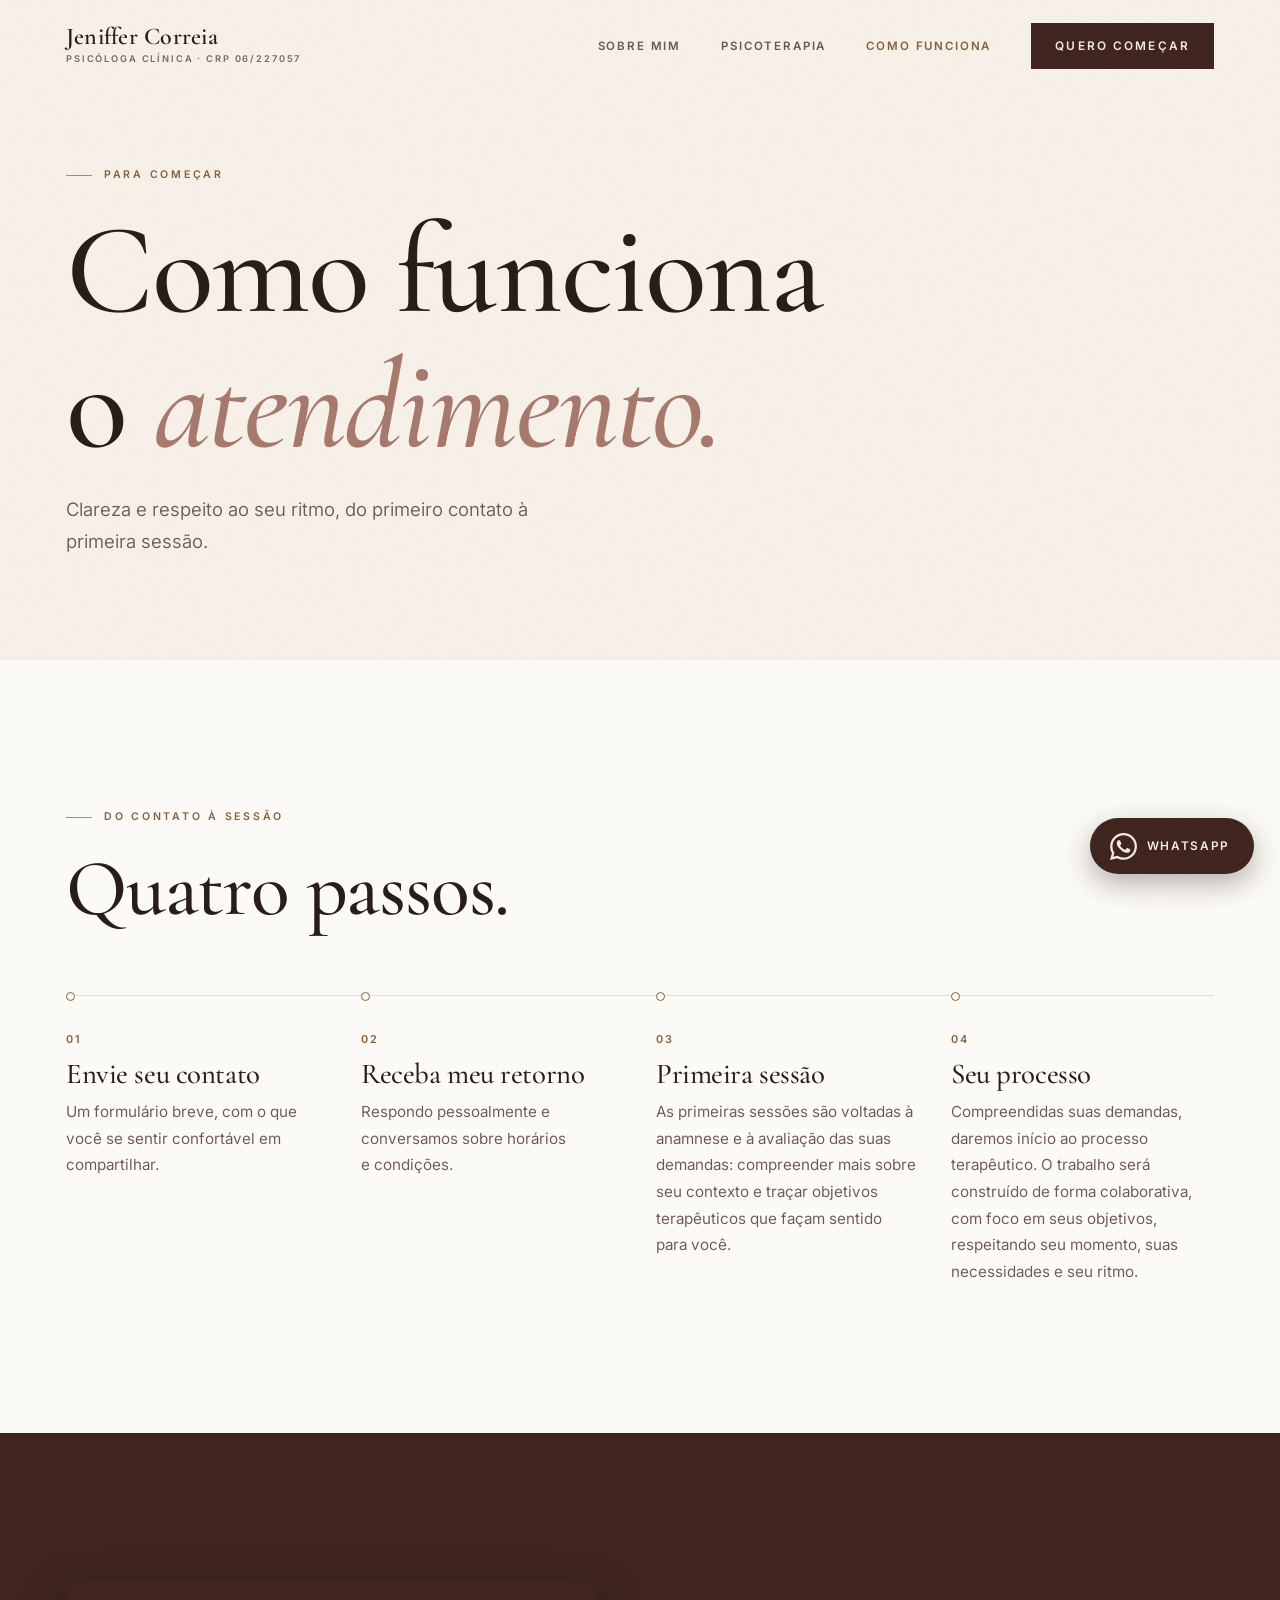
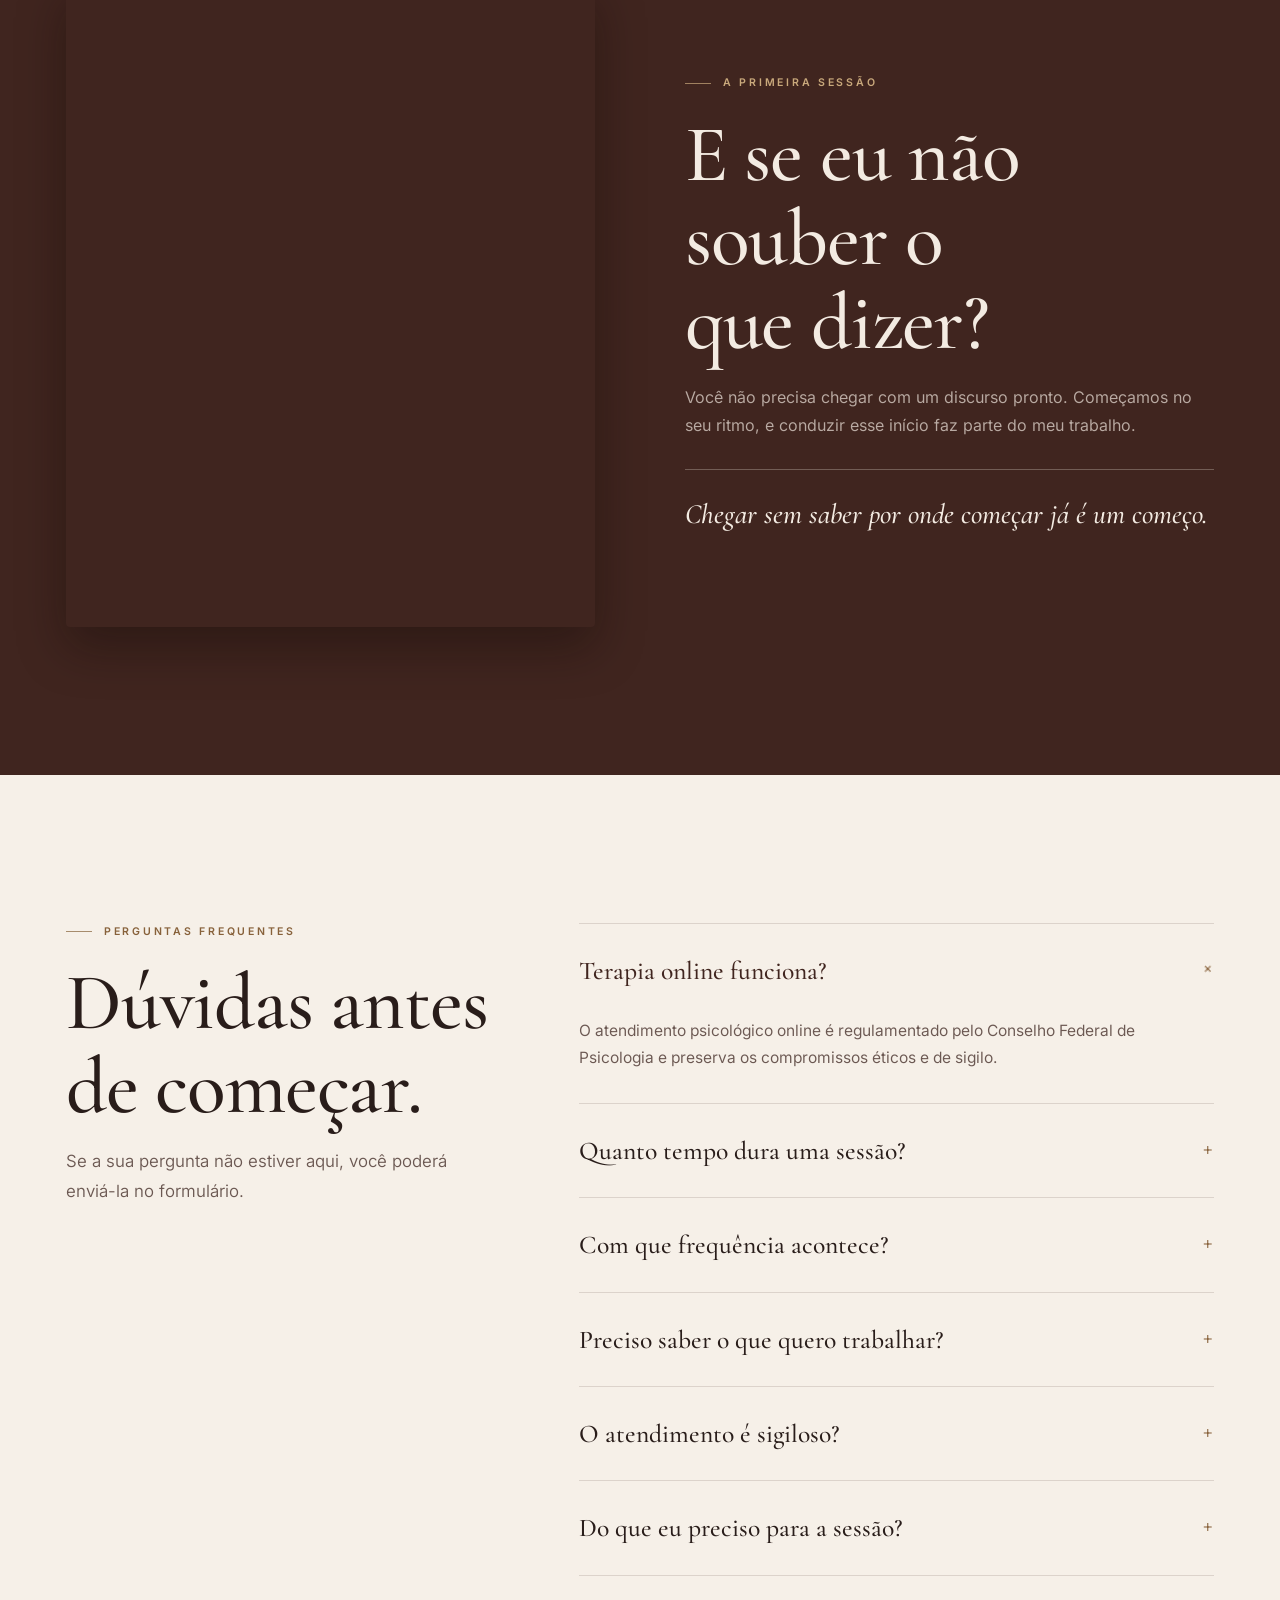
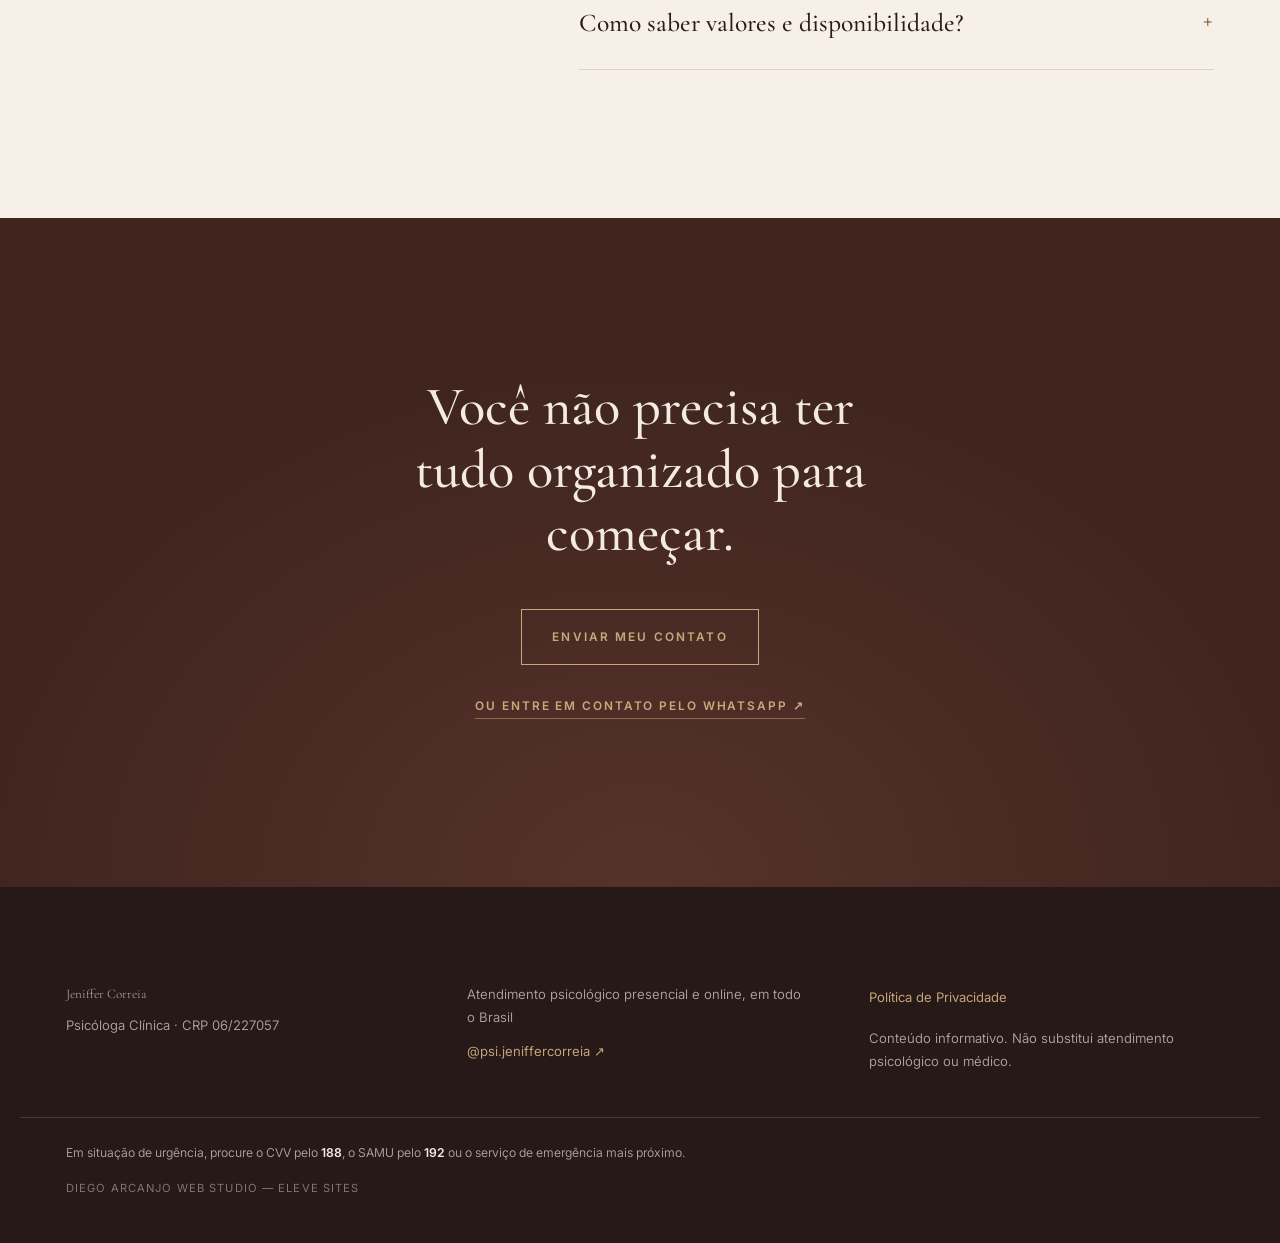
==== commit 739d5a1d: "Ajusta textos e chamadas da interface" ====
--- a/como-funciona.html
+++ b/como-funciona.html
@@ -43,7 +43,7 @@
 <main id="conteudo">
 <section class="page-open page-open--plain">
   <div class="shell">
-    <p class="eyebrow reveal">O processo, sem mistério</p>
+    <p class="eyebrow reveal">Para começar</p>
     <h1 class="reveal">Como funciona o <em>atendimento.</em></h1>
     <p class="lede reveal">Clareza e respeito ao seu ritmo, do primeiro contato à primeira sessão.</p>
   </div>
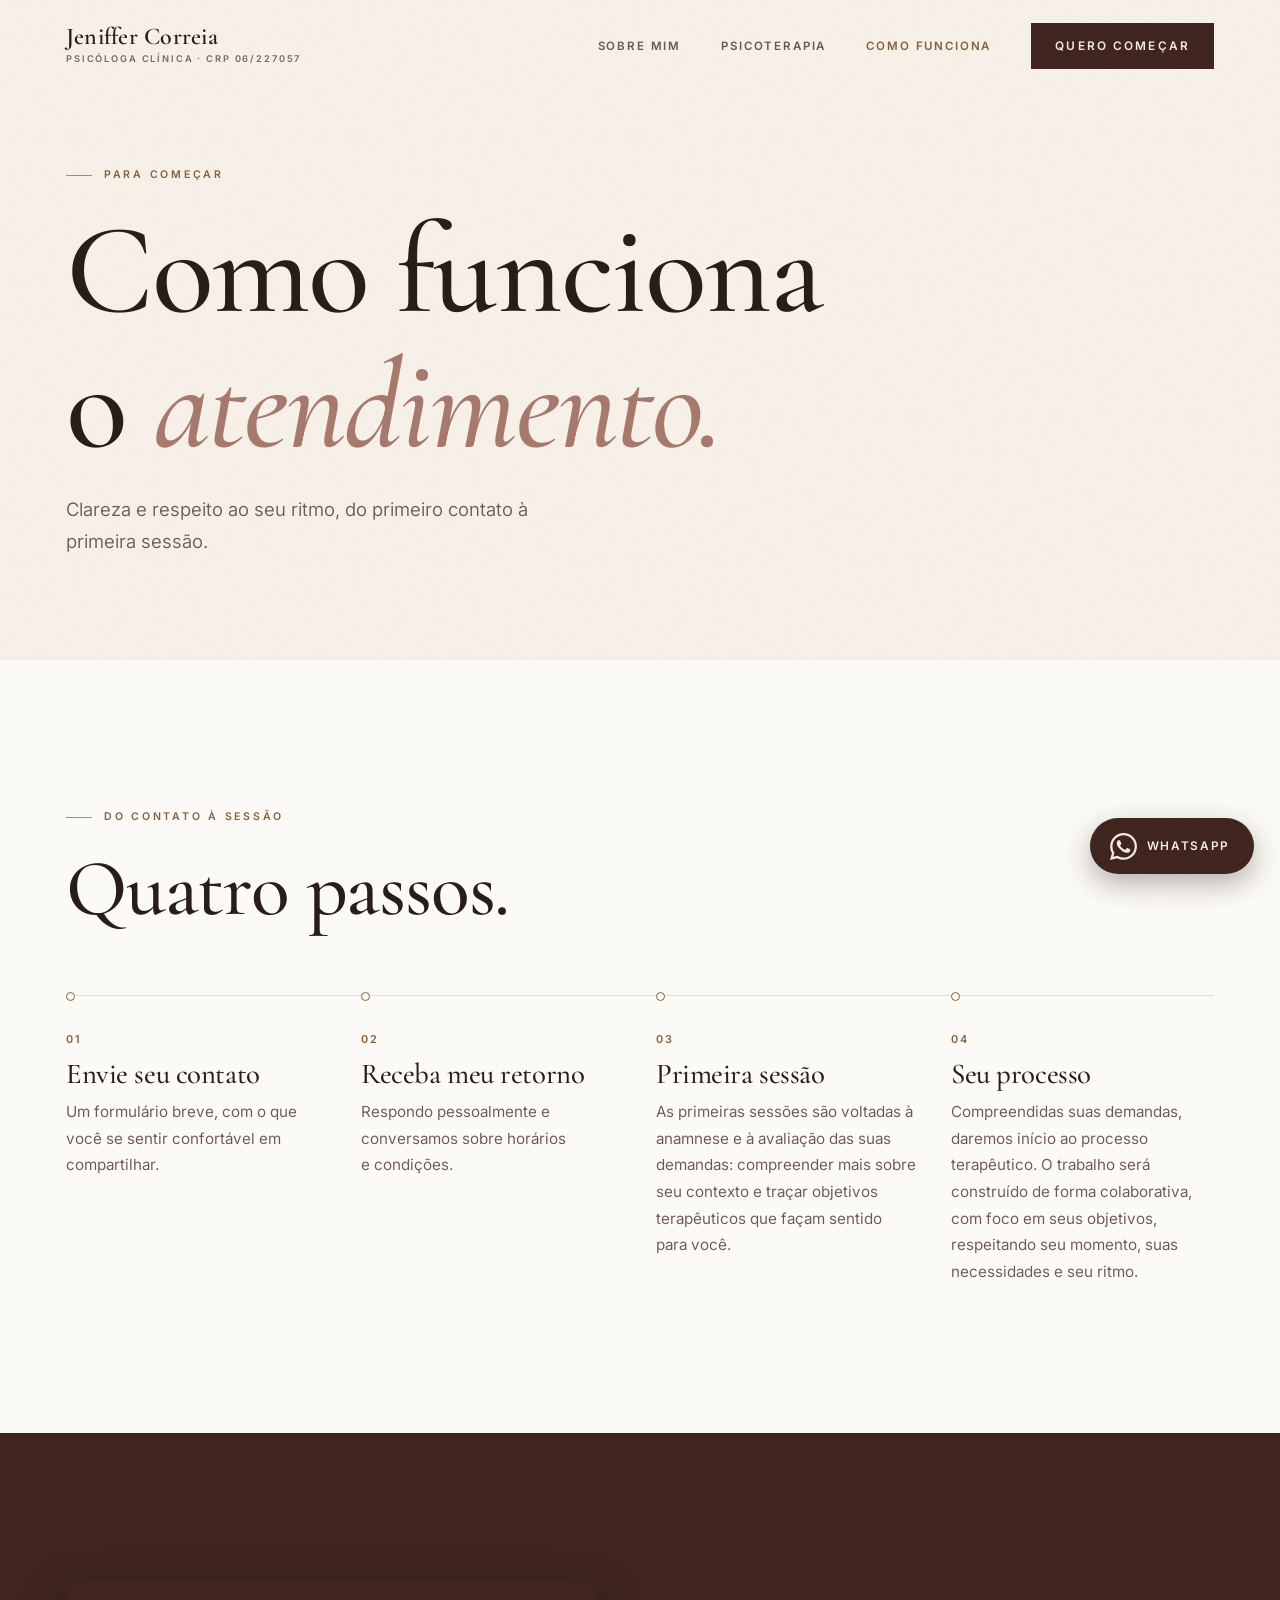
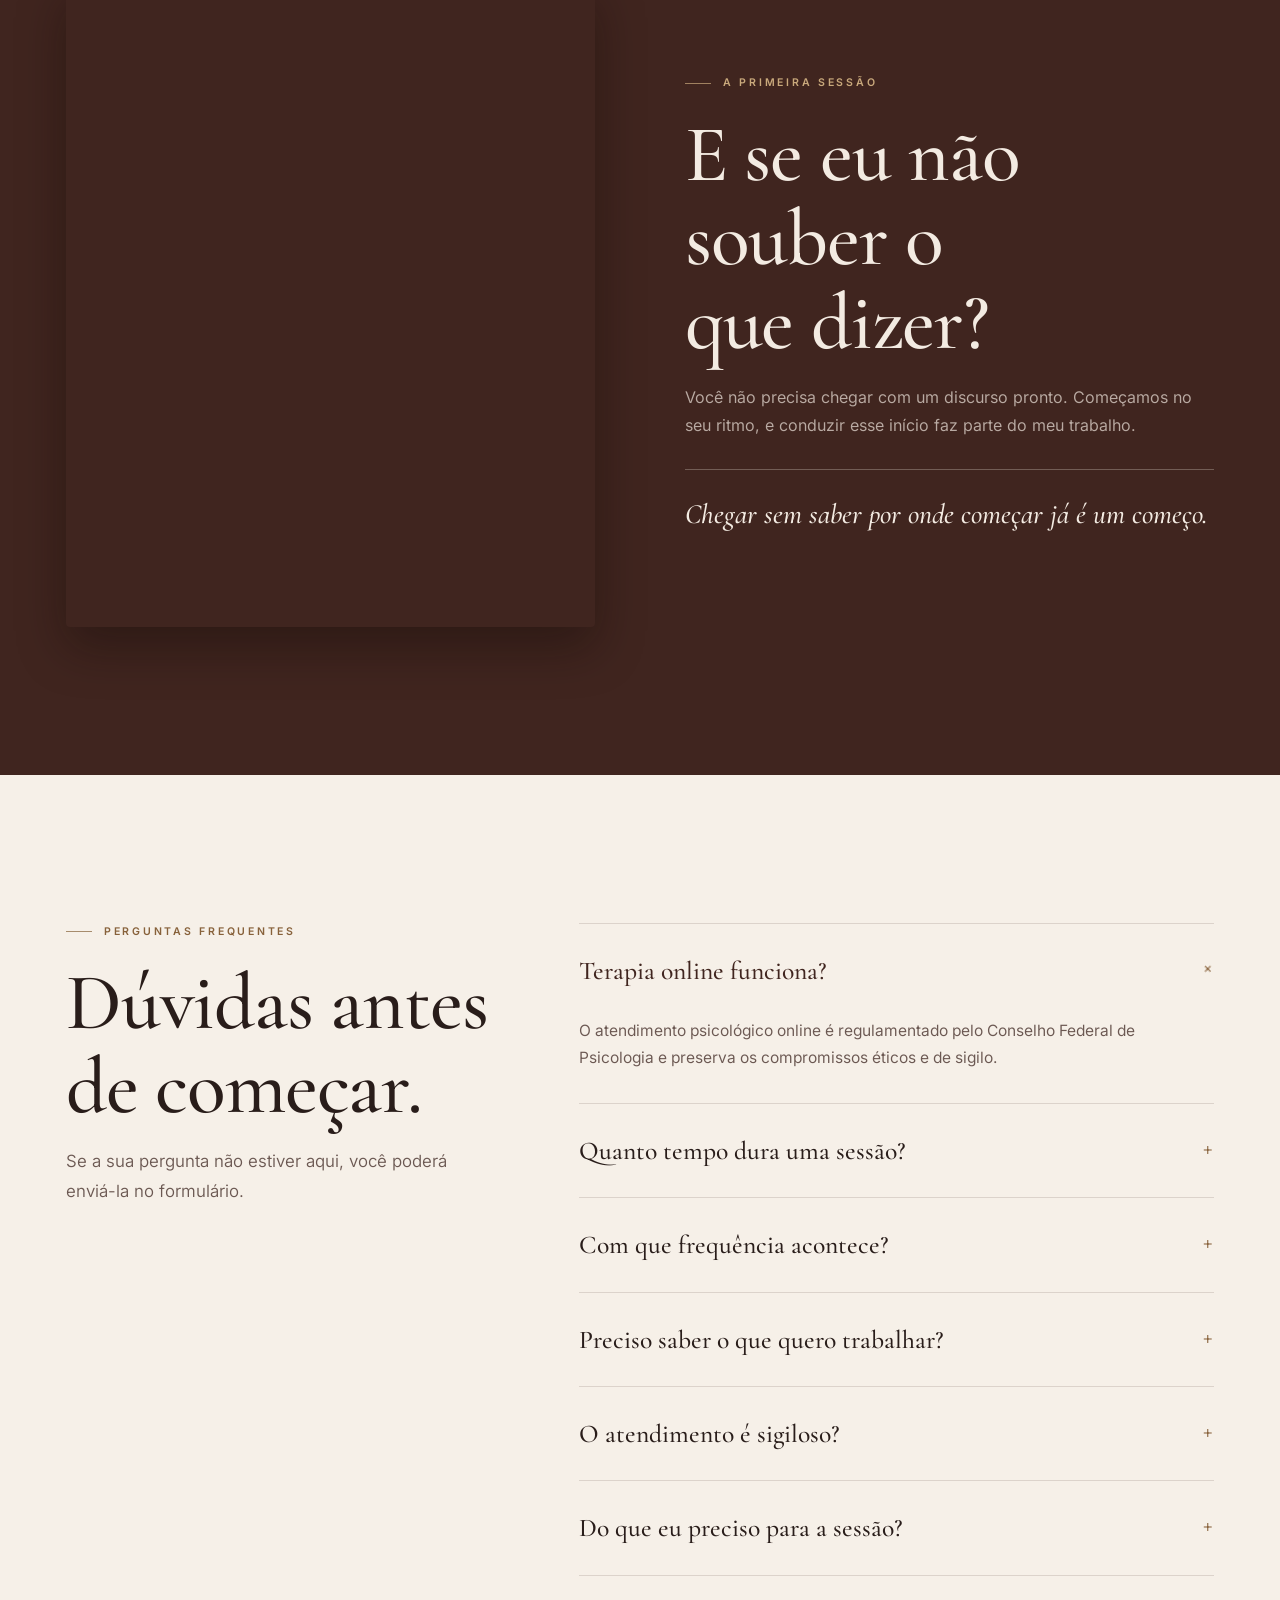
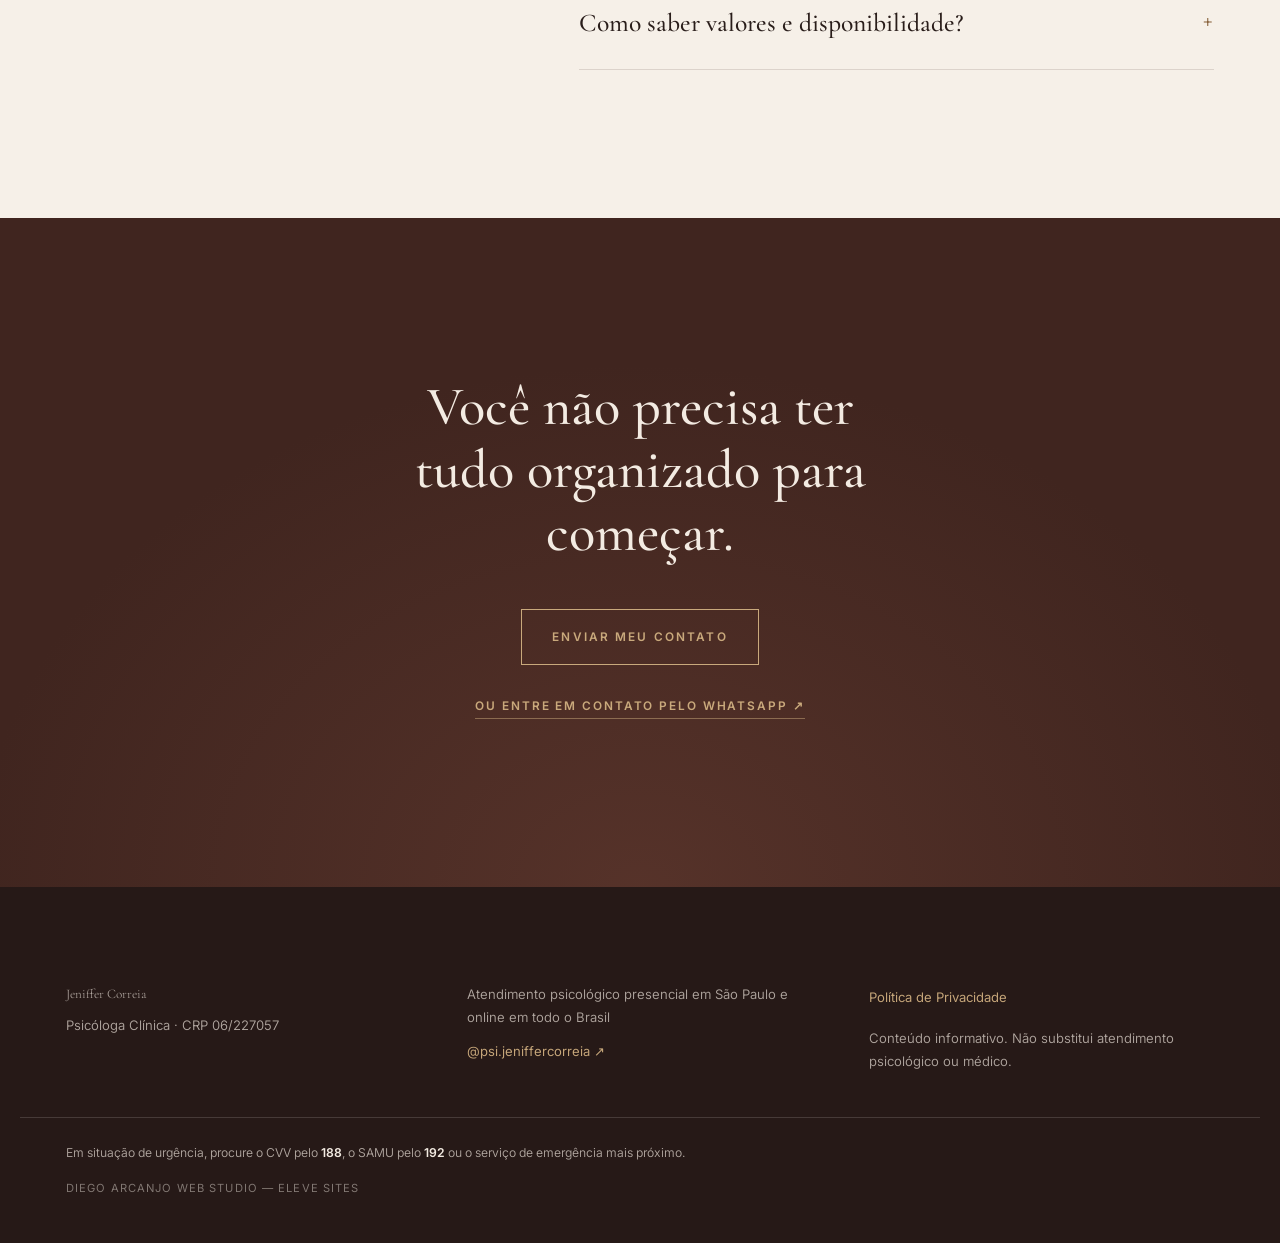
==== commit 5fe588c7: "Ajusta formulario e informacao de atendimento" ====
--- a/como-funciona.html
+++ b/como-funciona.html
@@ -13,7 +13,7 @@
 <link rel="icon" href="/assets/favicon.svg?v=0b243625" type="image/svg+xml">
 <link rel="preload" as="font" type="font/woff2" href="/assets/fonts/cormorant-latin.woff2" crossorigin>
 <link rel="preload" as="font" type="font/woff2" href="/assets/fonts/inter-latin.woff2" crossorigin>
-<link rel="stylesheet" href="/assets/styles.css?v=20260824-cta1">
+<link rel="stylesheet" href="/assets/styles.css?v=20260825-form-spacing1">
 <meta property="og:type" content="website">
 <meta property="og:locale" content="pt_BR">
 <meta property="og:site_name" content="Jeniffer Correia Psicologia">
@@ -102,7 +102,7 @@
       <p>Psicóloga Clínica · CRP 06/227057</p>
     </div>
     <div>
-      <p>Atendimento psicológico presencial e online, em todo o Brasil</p>
+      <p>Atendimento psicológico presencial em São Paulo e online em todo o Brasil</p>
       <a href="https://www.instagram.com/psi.jeniffercorreia/" target="_blank" rel="noopener noreferrer">@psi.jeniffercorreia ↗</a>
     </div>
     <div>
--- a/assets/styles.css
+++ b/assets/styles.css
@@ -835,7 +835,10 @@
   box-shadow: var(--shadow-s);
 }
 
-.field { margin-bottom: 26px; }
+.field {
+  display: block;
+  margin-bottom: 36px;
+}
 
 .field > span,
 .lead-form legend {
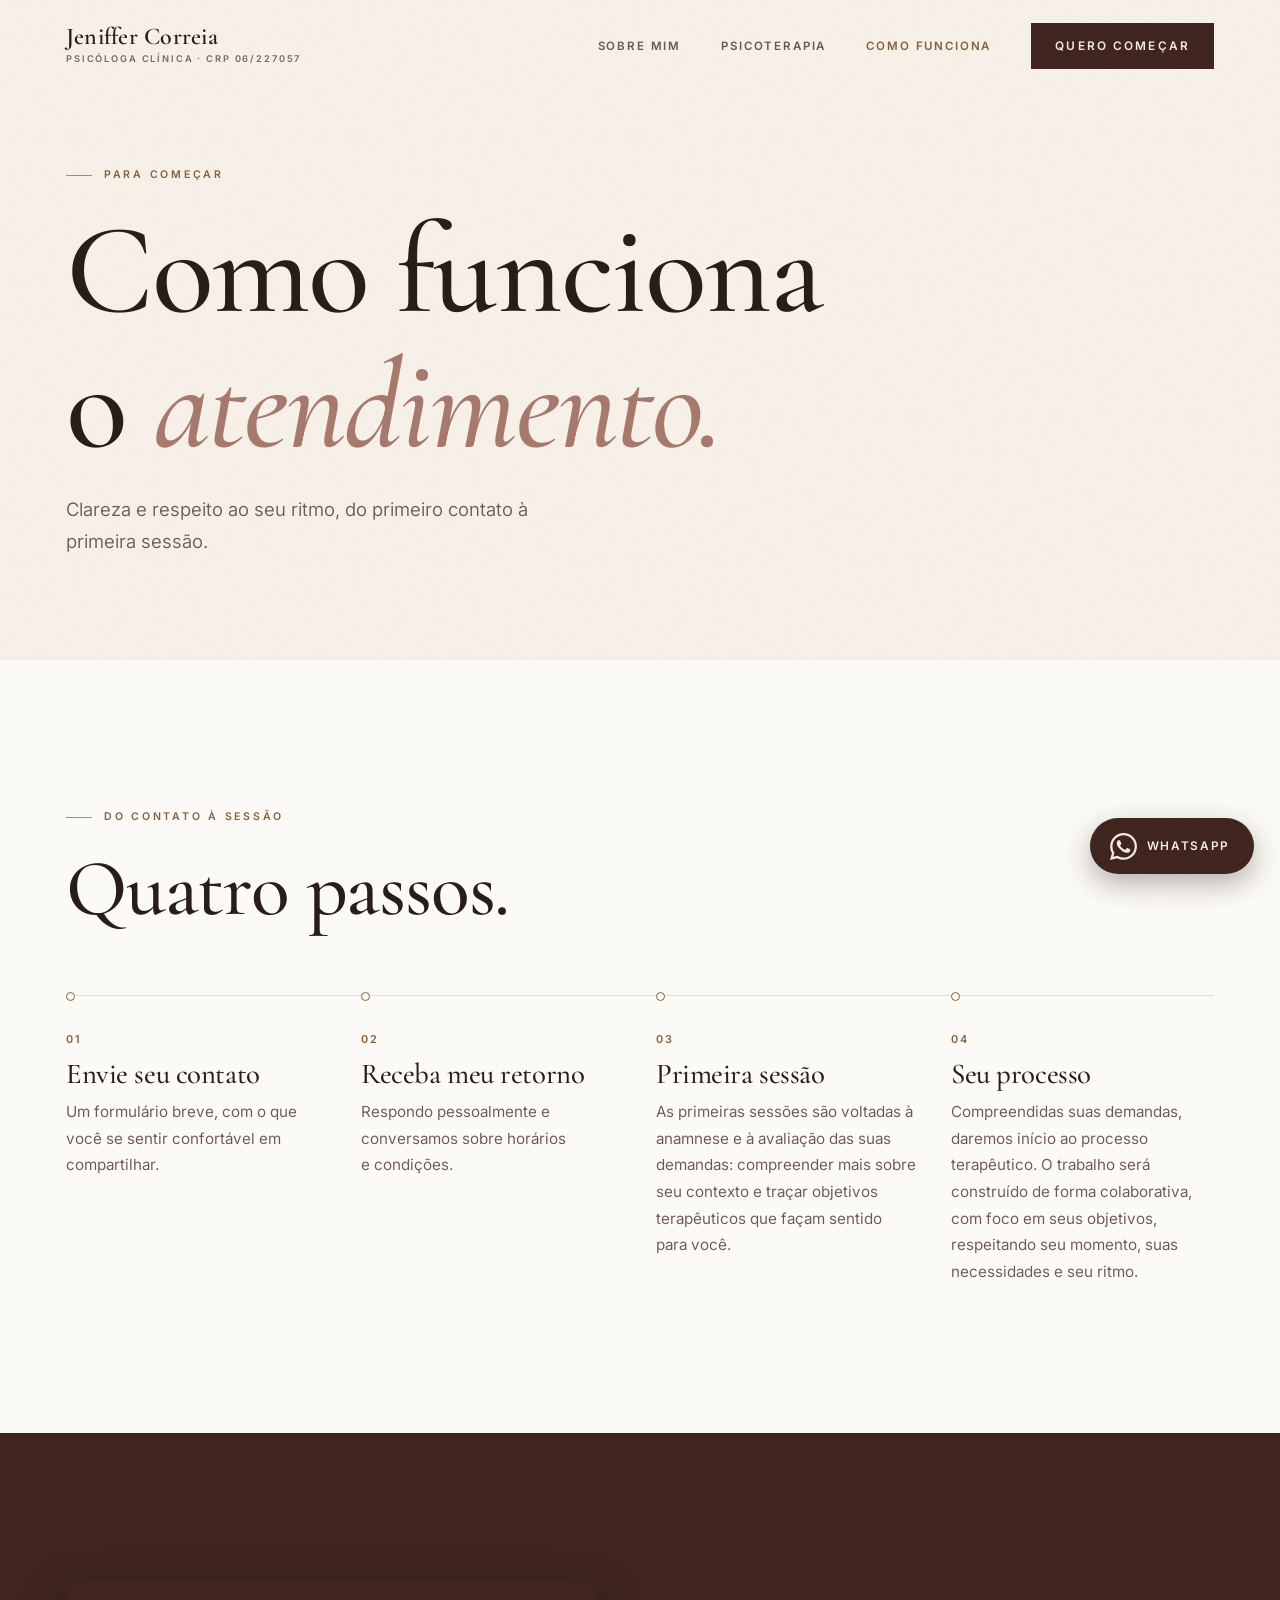
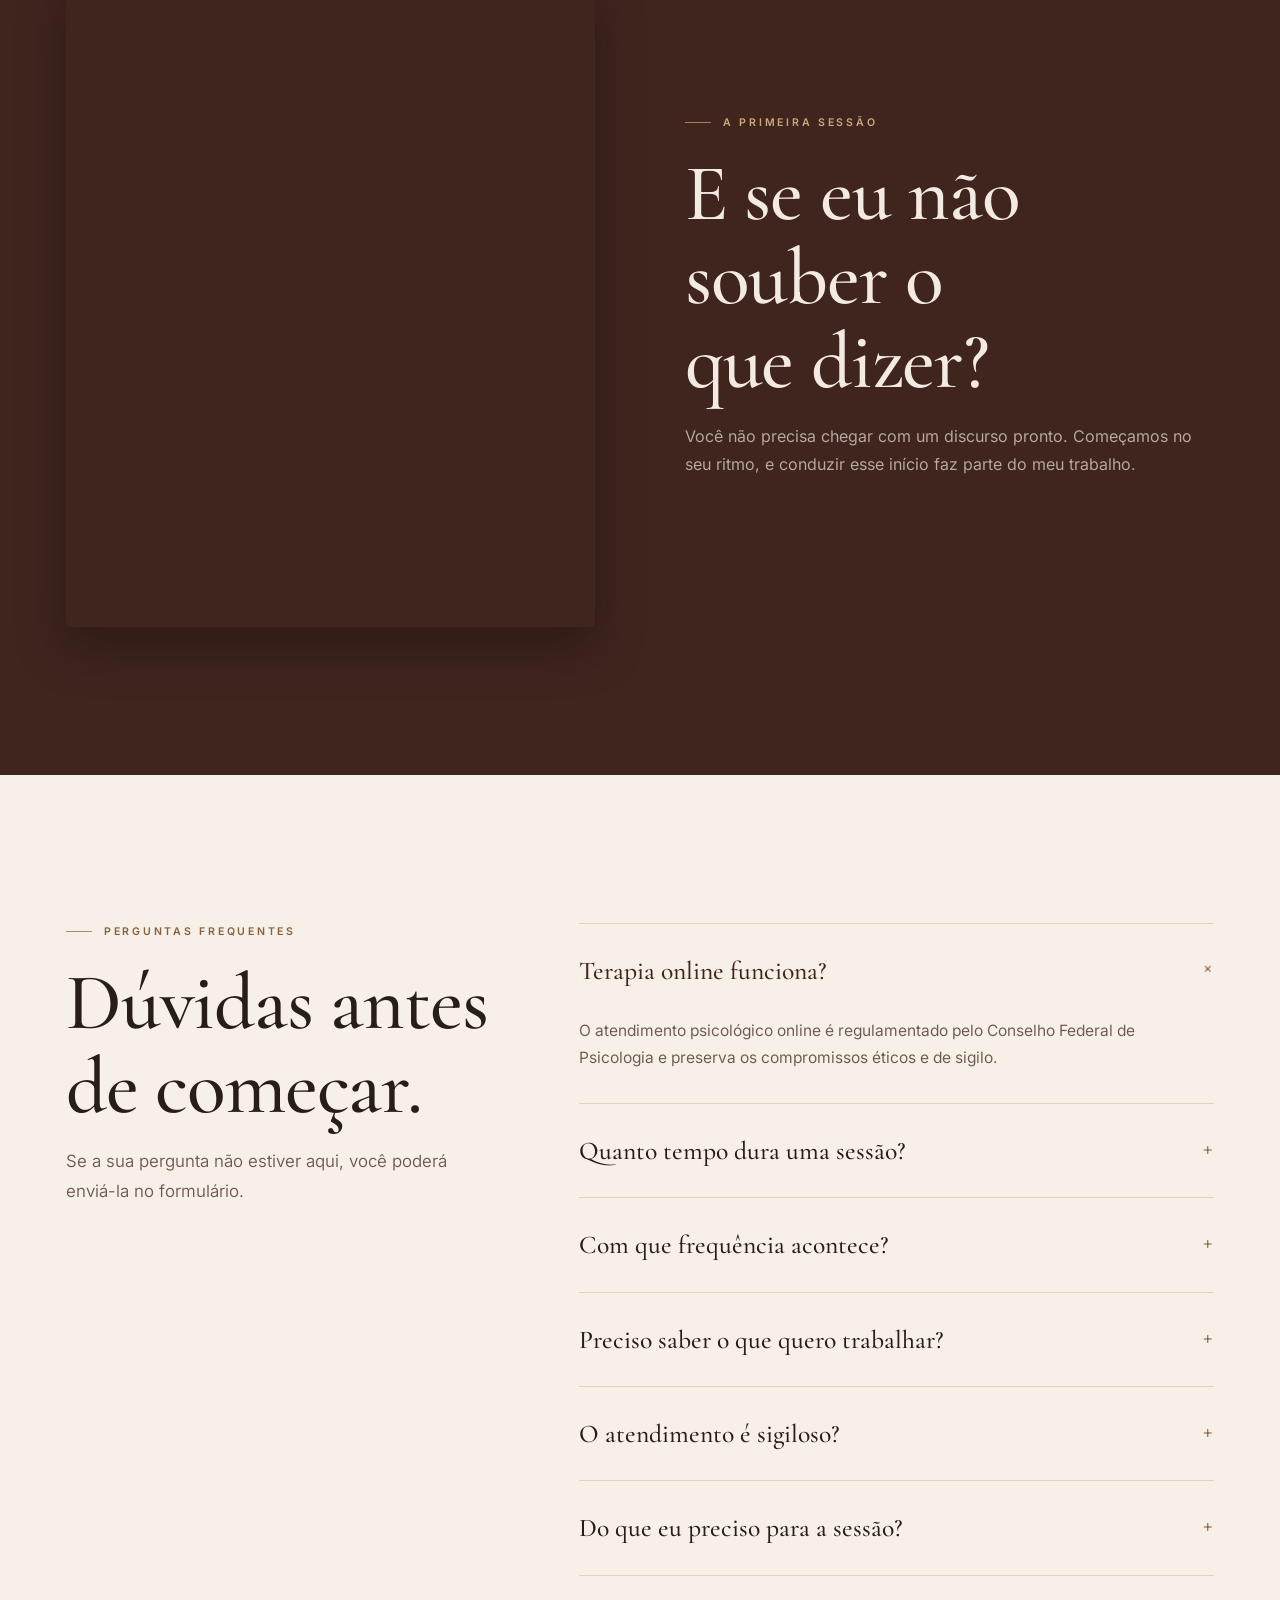
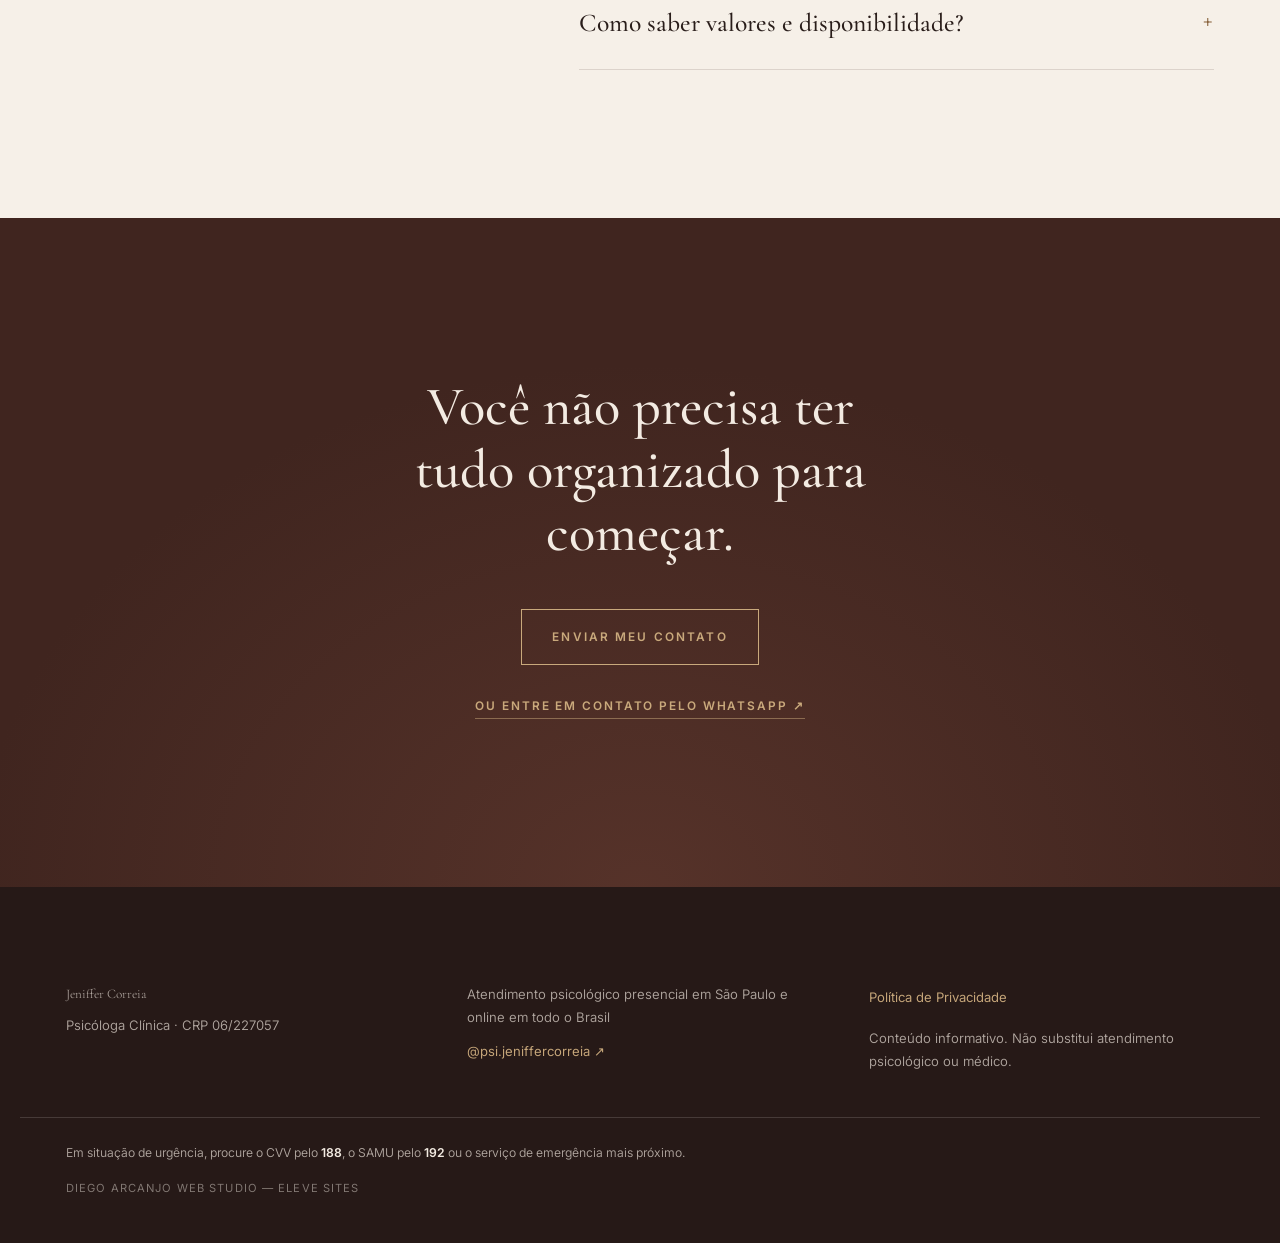
==== commit fa3748b1: "Ajusta textos das paginas institucionais" ====
--- a/como-funciona.html
+++ b/como-funciona.html
@@ -70,7 +70,6 @@
         <p class="eyebrow">A primeira sessão</p>
         <h2>E se eu não souber o que dizer?</h2>
         <p>Você não precisa chegar com um discurso pronto. Começamos no seu ritmo, e conduzir esse início faz parte do meu trabalho.</p>
-        <p class="pull">Chegar sem saber por onde começar já é um começo.</p>
       </div>
     </div>
   </div>
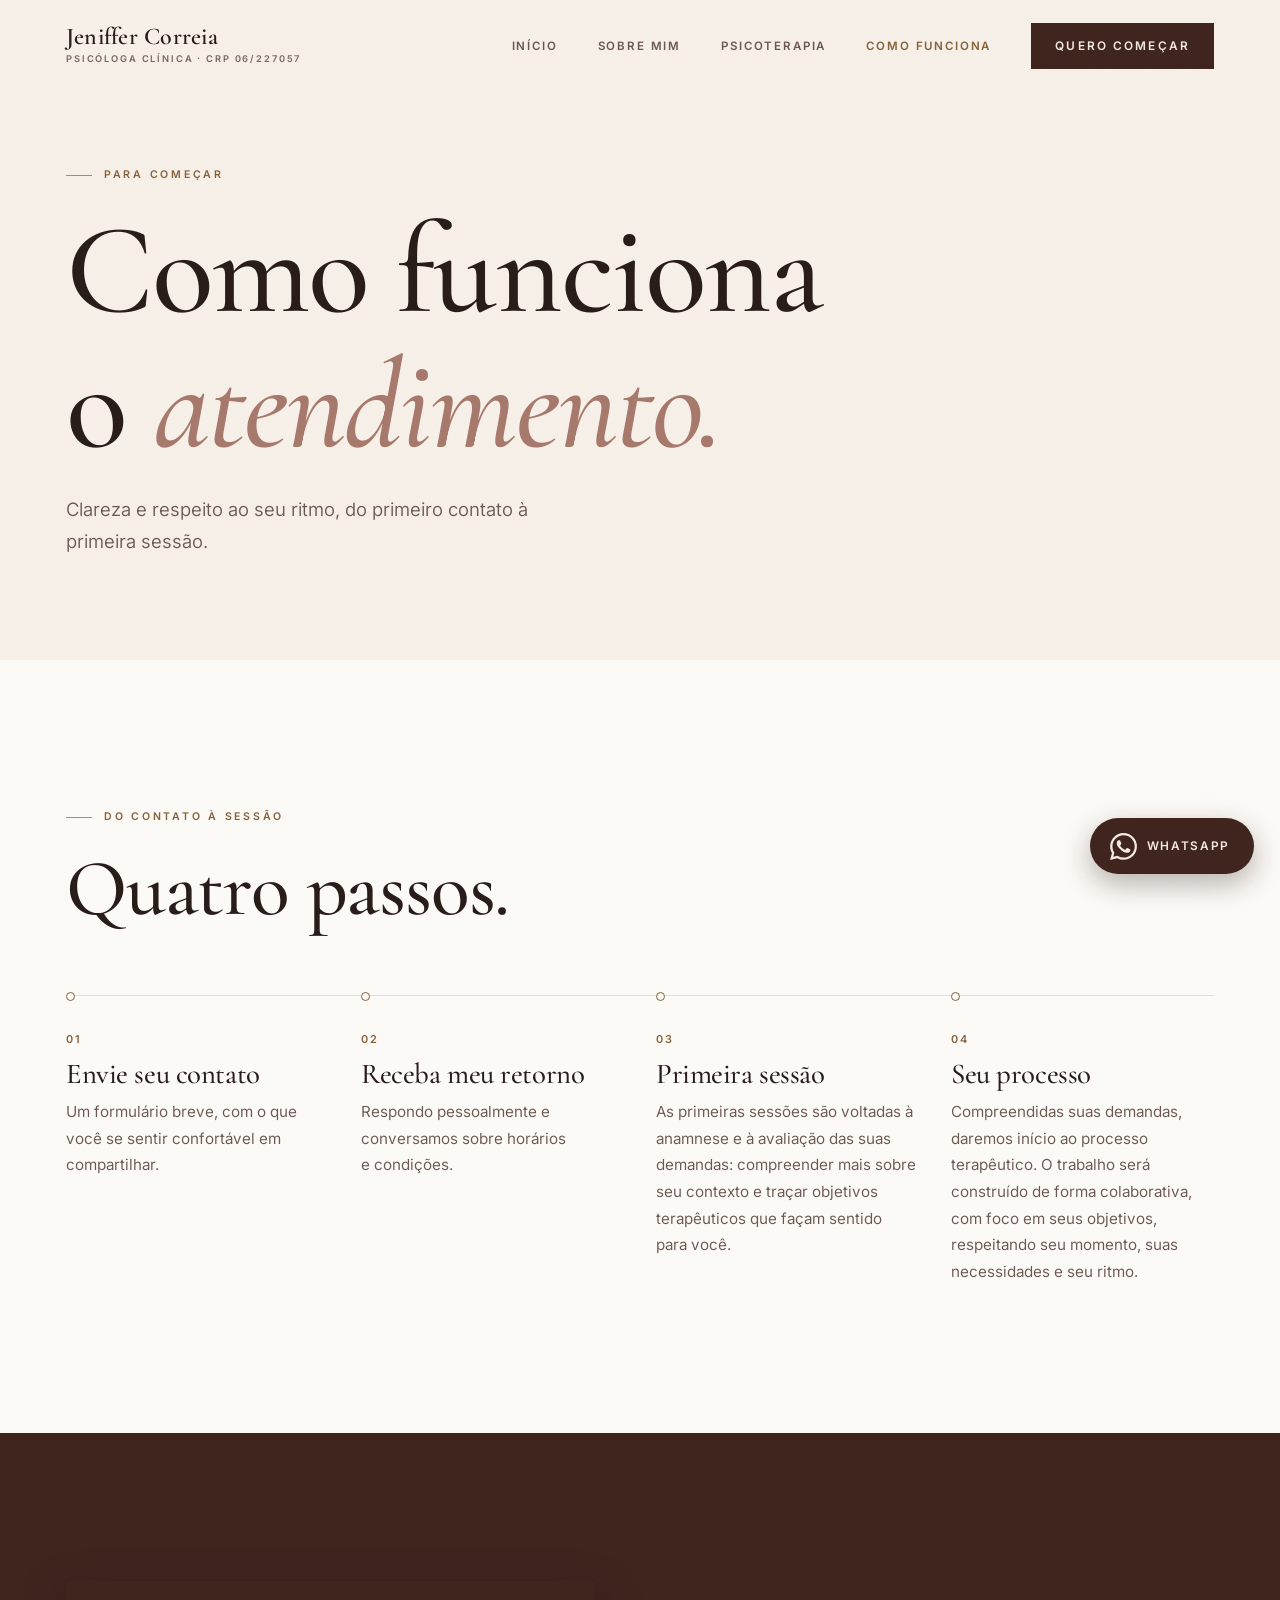
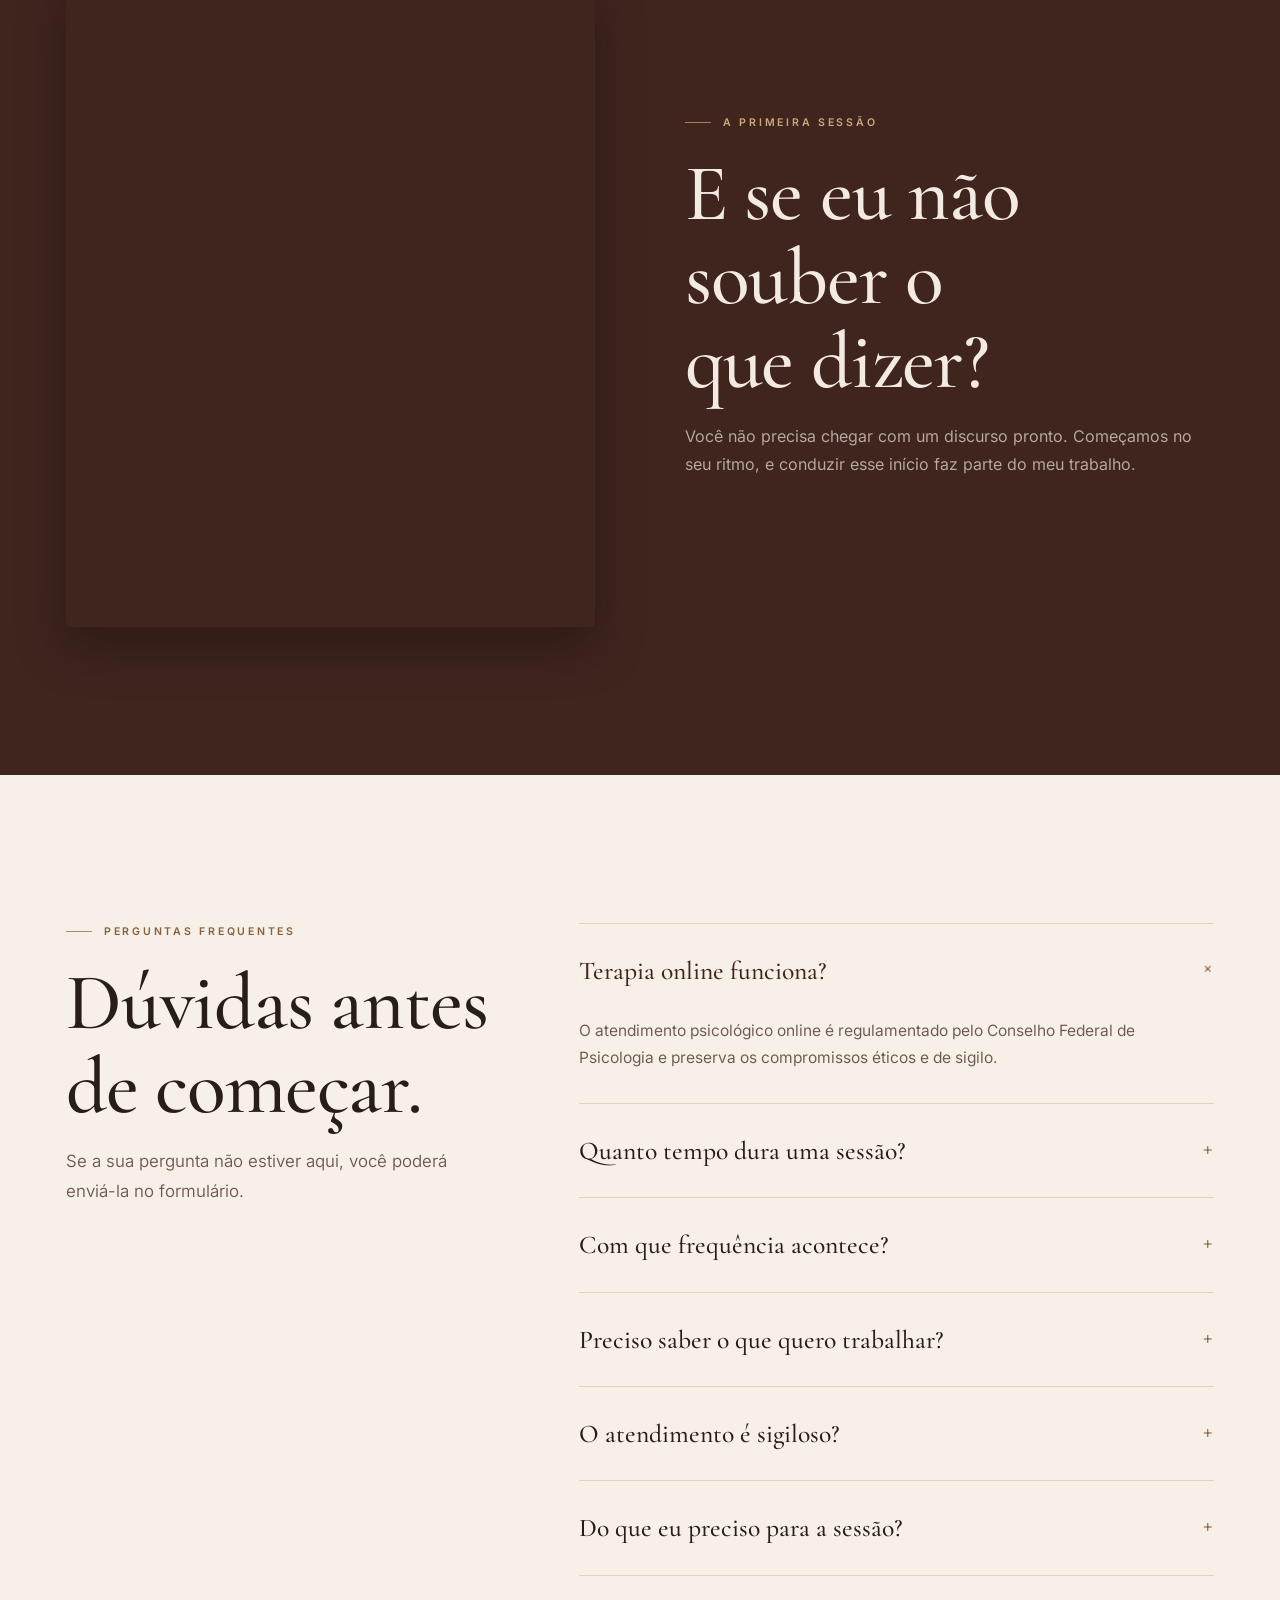
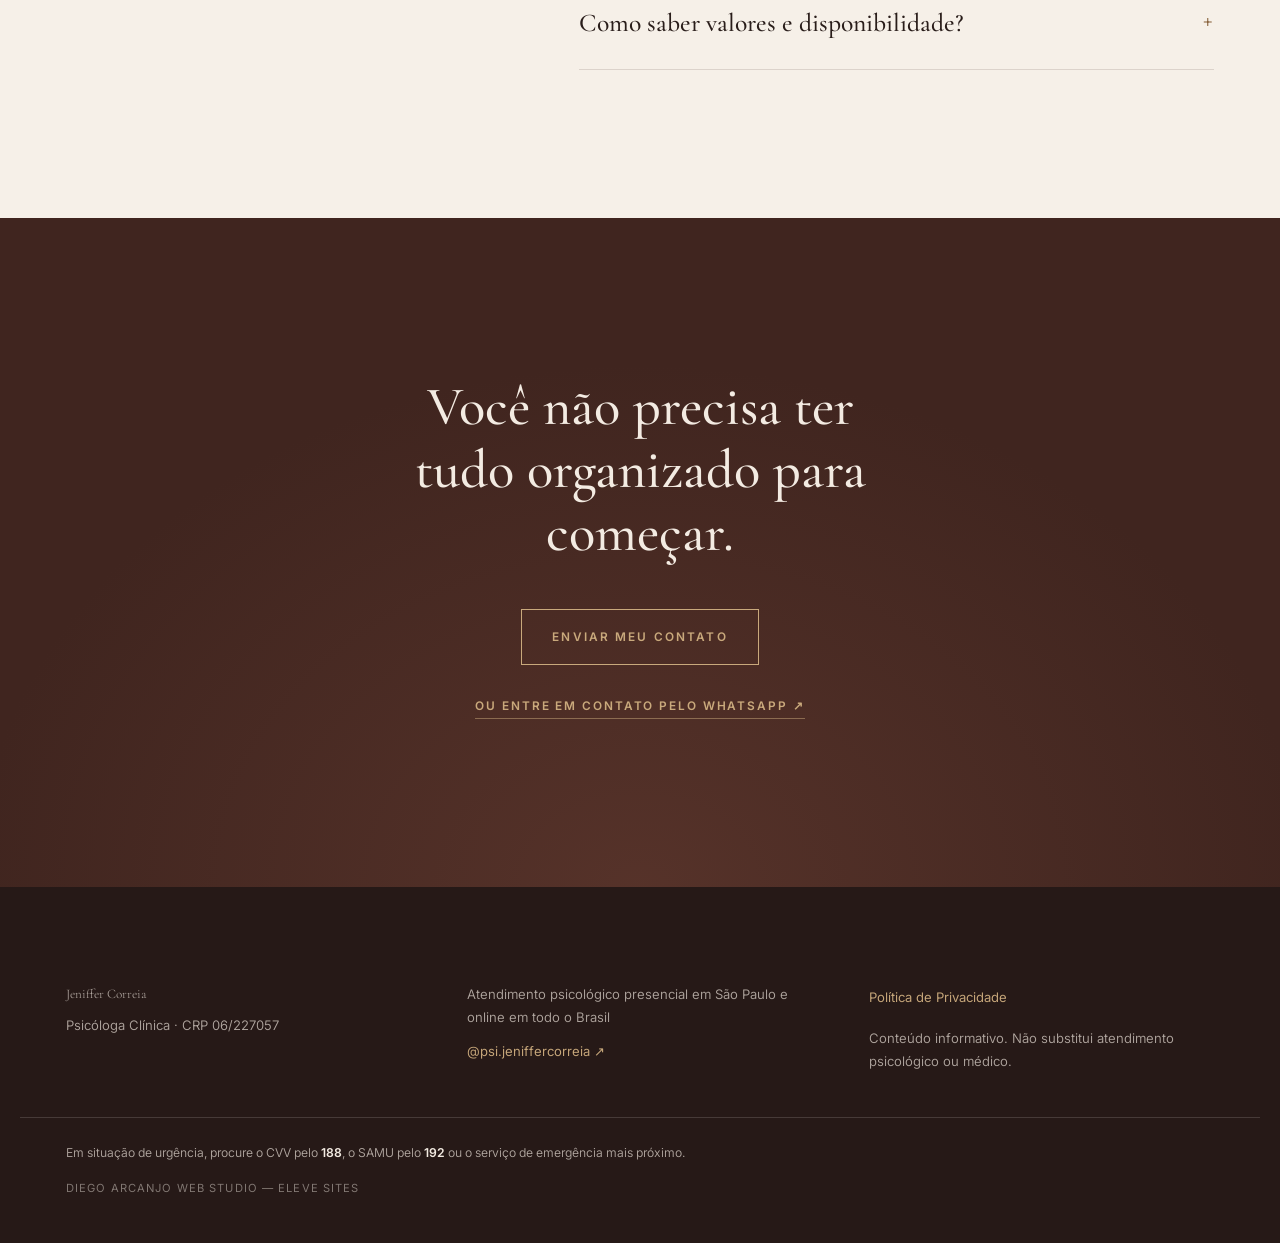
==== commit 96f4efbd: "feat: atualiza navegacao e conteudo institucional" ====
--- a/como-funciona.html
+++ b/como-funciona.html
@@ -13,7 +13,7 @@
 <link rel="icon" href="/assets/favicon.svg?v=0b243625" type="image/svg+xml">
 <link rel="preload" as="font" type="font/woff2" href="/assets/fonts/cormorant-latin.woff2" crossorigin>
 <link rel="preload" as="font" type="font/woff2" href="/assets/fonts/inter-latin.woff2" crossorigin>
-<link rel="stylesheet" href="/assets/styles.css?v=20260825-form-spacing1">
+<link rel="stylesheet" href="/assets/styles.css?v=20260828-menu-fixed1">
 <meta property="og:type" content="website">
 <meta property="og:locale" content="pt_BR">
 <meta property="og:site_name" content="Jeniffer Correia Psicologia">
@@ -37,7 +37,7 @@
       <span class="brand-sub">Psicóloga Clínica · CRP 06/227057</span>
     </a>
     <button class="menu-button" type="button" data-menu-button aria-expanded="false" aria-controls="main-nav"><span aria-hidden="true"></span><span aria-hidden="true"></span><b>Abrir menu</b></button>
-    <nav id="main-nav" class="main-nav" data-nav aria-label="Navegação principal"><a href="/sobre">Sobre mim</a><a href="/psicoterapia">Psicoterapia</a><a class="active" href="/como-funciona">Como funciona</a><a class="nav-cta" href="/contato">Quero começar</a></nav>
+    <nav id="main-nav" class="main-nav" data-nav aria-label="Navegação principal"><a href="/">Início</a><a href="/sobre">Sobre mim</a><a href="/psicoterapia">Psicoterapia</a><a class="active" href="/como-funciona">Como funciona</a><a class="nav-cta" href="/contato">Quero começar</a></nav>
   </div>
 </header>
 <main id="conteudo">
--- a/assets/styles.css
+++ b/assets/styles.css
@@ -405,8 +405,11 @@
 .main-nav {
   position: fixed;
   z-index: 99;
-  inset: 0;
+  inset: 0 0 auto;
+  height: 100vh;
+  height: 100dvh;
   display: flex;
+  overflow-y: auto;
   visibility: hidden;
   flex-direction: column;
   justify-content: center;
@@ -1180,6 +1183,8 @@
 
   .main-nav {
     position: static;
+    height: auto;
+    overflow: visible;
     display: flex;
     visibility: visible;
     flex-direction: row;
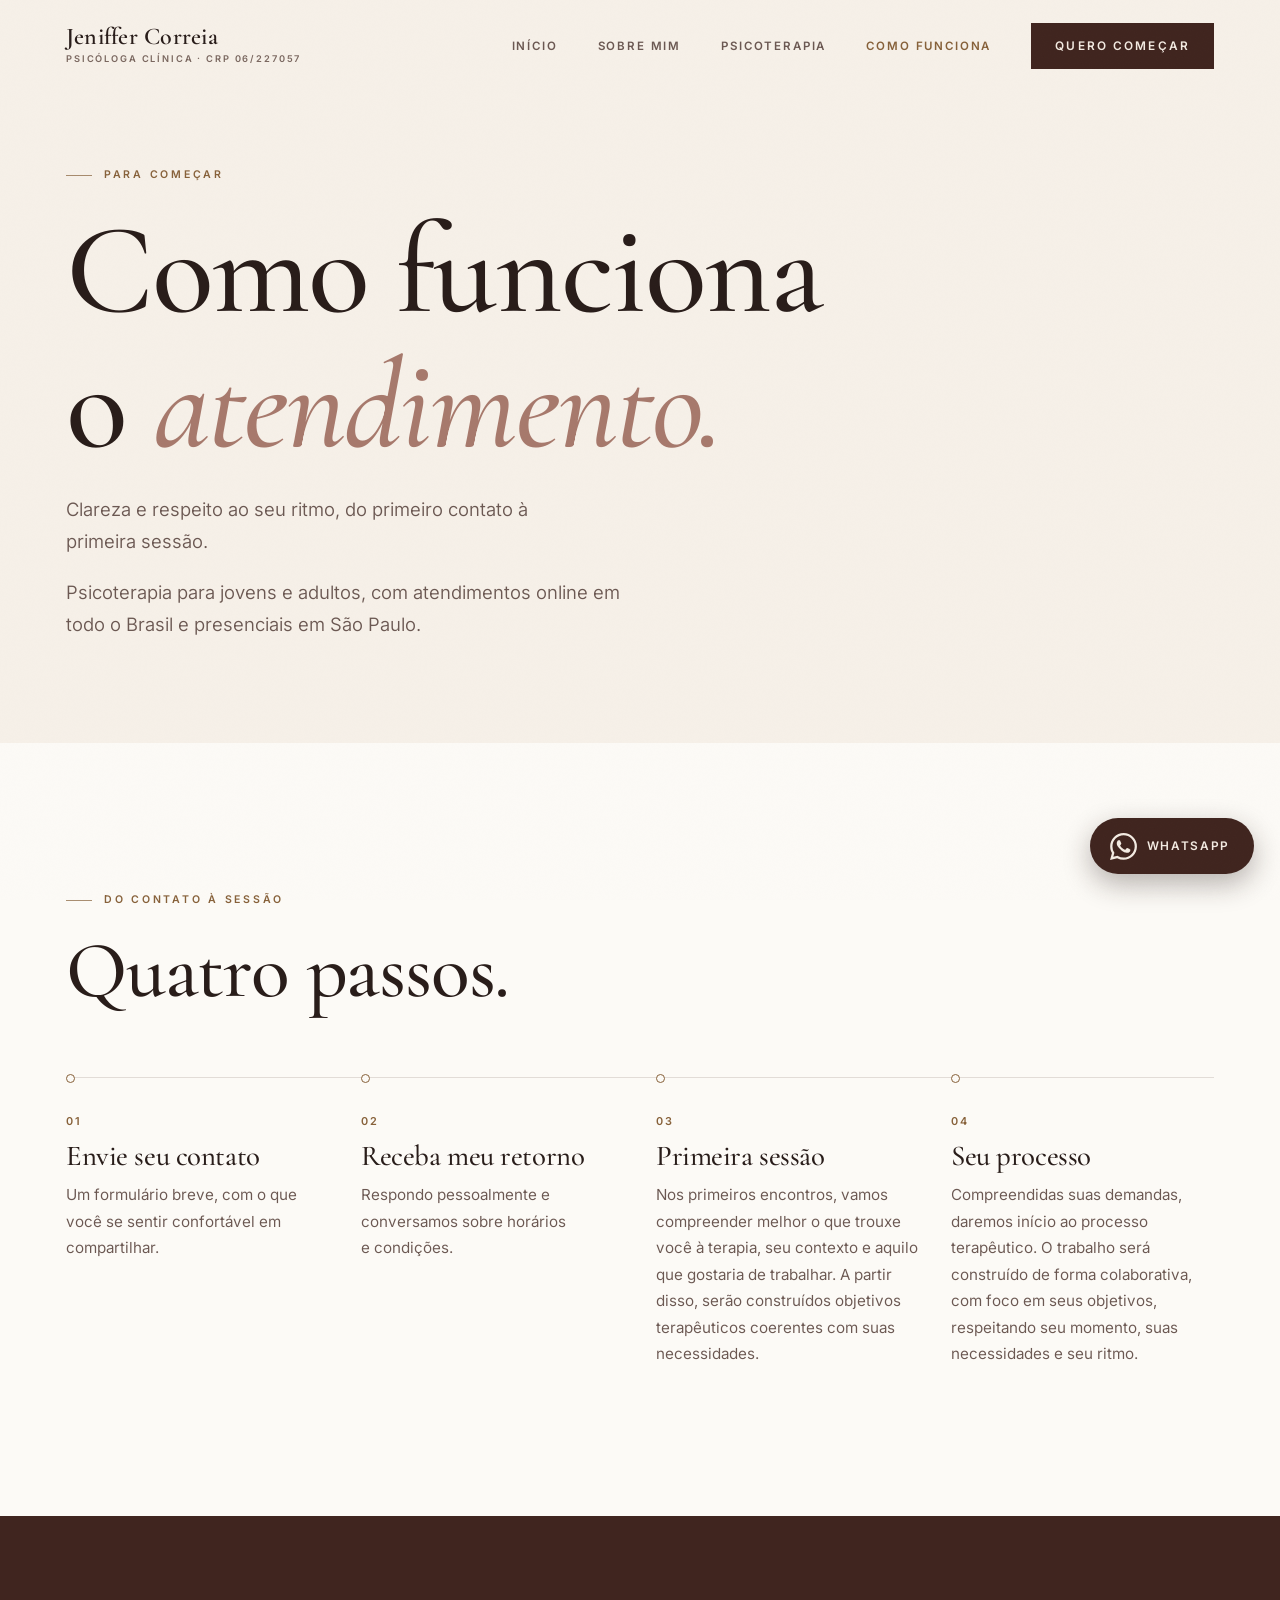
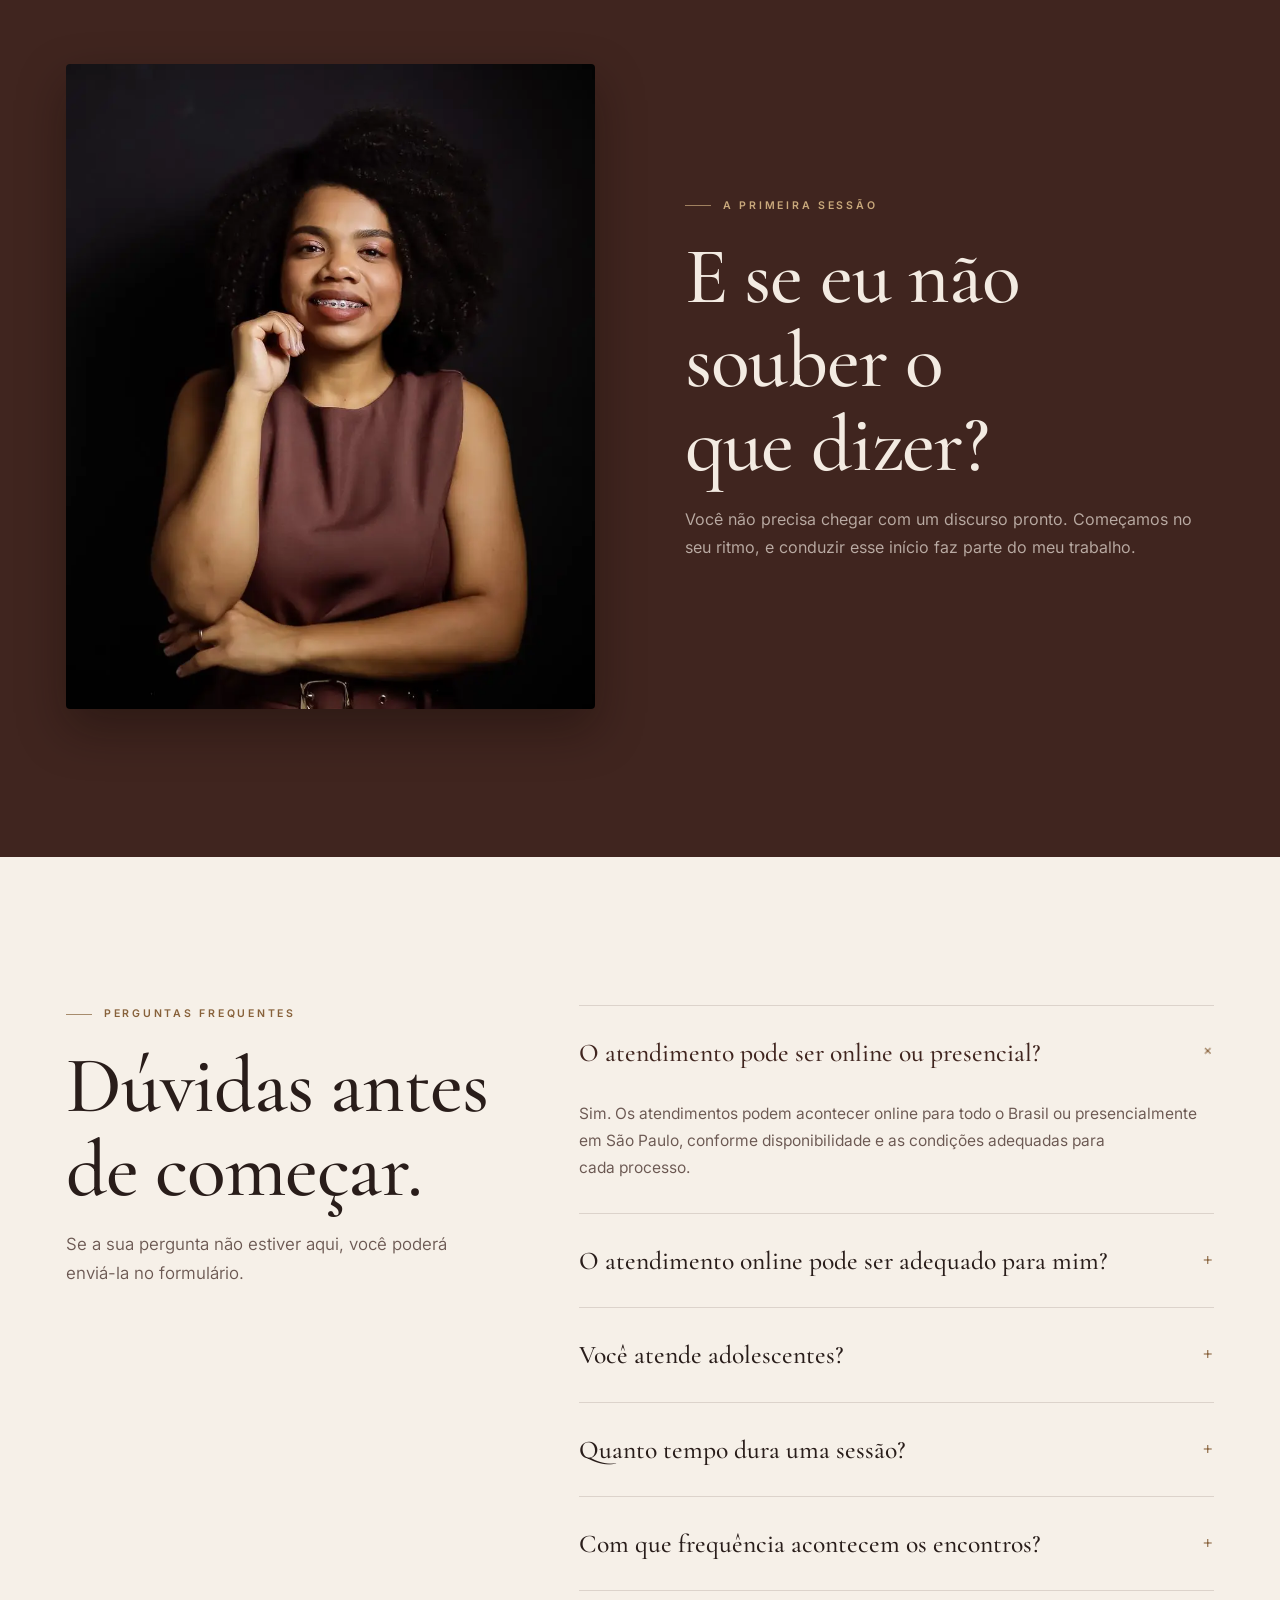
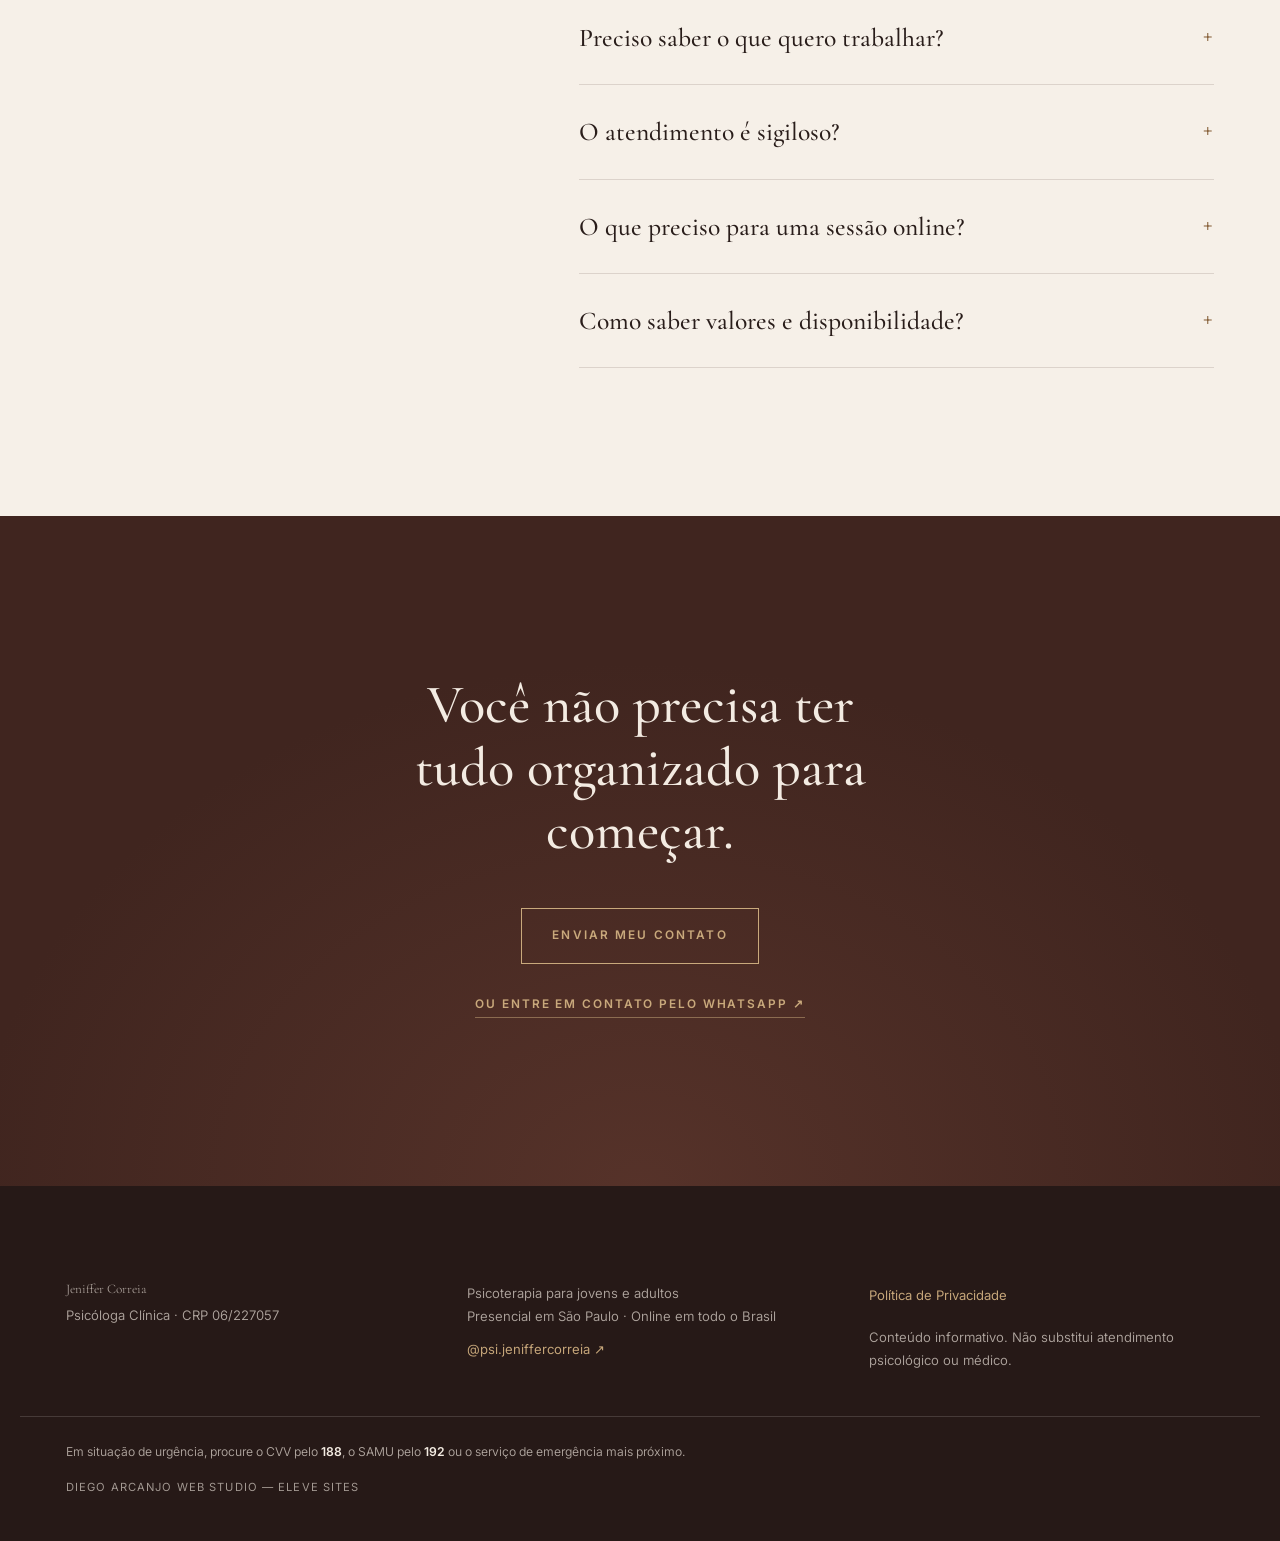
==== commit 2172b042: "feat: refina experiencia e prepara analytics" ====
--- a/como-funciona.html
+++ b/como-funciona.html
@@ -3,8 +3,8 @@
 <head>
 <meta charset="utf-8">
 <meta name="viewport" content="width=device-width, initial-scale=1, viewport-fit=cover">
-<title>Como Funciona a Terapia Online | Jeniffer Correia</title>
-<meta name="description" content="Saiba como começar a terapia online, como é a primeira sessão, duração, frequência e sigilo no atendimento com Jeniffer Correia.">
+<title>Como Funciona a Psicoterapia | Jeniffer Correia</title>
+<meta name="description" content="Saiba como funciona a psicoterapia para jovens e adultos, presencial em São Paulo e online em todo o Brasil, com Jeniffer Correia.">
 <meta name="author" content="Jeniffer Correia">
 <meta name="robots" content="index, follow, max-image-preview:large">
 <meta name="theme-color" content="#fcfaf6">
@@ -13,19 +13,19 @@
 <link rel="icon" href="/assets/favicon.svg?v=0b243625" type="image/svg+xml">
 <link rel="preload" as="font" type="font/woff2" href="/assets/fonts/cormorant-latin.woff2" crossorigin>
 <link rel="preload" as="font" type="font/woff2" href="/assets/fonts/inter-latin.woff2" crossorigin>
-<link rel="stylesheet" href="/assets/styles.css?v=20260828-menu-fixed1">
+<link rel="stylesheet" href="/assets/styles.css?v=20260904-refinement1">
 <meta property="og:type" content="website">
 <meta property="og:locale" content="pt_BR">
 <meta property="og:site_name" content="Jeniffer Correia Psicologia">
-<meta property="og:title" content="Como Funciona a Terapia Online | Jeniffer Correia">
-<meta property="og:description" content="Saiba como começar a terapia online, como é a primeira sessão, duração, frequência e sigilo no atendimento com Jeniffer Correia.">
+<meta property="og:title" content="Como Funciona a Psicoterapia | Jeniffer Correia">
+<meta property="og:description" content="Saiba como funciona a psicoterapia para jovens e adultos, presencial em São Paulo e online em todo o Brasil, com Jeniffer Correia.">
 <meta property="og:url" content="https://jeniffer-psicologa.pages.dev/como-funciona">
 <meta property="og:image" content="https://jeniffer-psicologa.pages.dev/assets/jeniffer-social.jpg?v=006b3ed0">
 <meta property="og:image:alt" content="Jeniffer Correia, psicóloga clínica">
 <meta name="twitter:card" content="summary_large_image">
 <script>document.documentElement.classList.add('js')</script>
 <script type="application/ld+json">
-{"@context":"https://schema.org","@type":"FAQPage","mainEntity":[{"@type":"Question","name":"Terapia online funciona?","acceptedAnswer":{"@type":"Answer","text":"O atendimento psicológico online é regulamentado pelo Conselho Federal de Psicologia e preserva os compromissos éticos e de sigilo."}},{"@type":"Question","name":"Quanto tempo dura uma sessão?","acceptedAnswer":{"@type":"Answer","text":"Cada sessão tem duração aproximada de 50 minutos."}},{"@type":"Question","name":"Com que frequência acontece?","acceptedAnswer":{"@type":"Answer","text":"A frequência semanal é comum, mas a definição considera as necessidades e possibilidades de cada processo."}},{"@type":"Question","name":"Preciso saber o que quero trabalhar?","acceptedAnswer":{"@type":"Answer","text":"Não. Chegar sem saber por onde começar é uma forma legítima de começar."}},{"@type":"Question","name":"O atendimento é sigiloso?","acceptedAnswer":{"@type":"Answer","text":"Sim. O sigilo é uma obrigação ética da profissão e também se aplica ao atendimento online."}},{"@type":"Question","name":"Do que eu preciso para a sessão?","acceptedAnswer":{"@type":"Answer","text":"De um aparelho com câmera e internet estável, e de um lugar reservado onde você possa falar com privacidade."}},{"@type":"Question","name":"Como saber valores e disponibilidade?","acceptedAnswer":{"@type":"Answer","text":"Essas informações são compartilhadas diretamente no primeiro contato, antes de qualquer agendamento."}}]}
+{"@context":"https://schema.org","@type":"FAQPage","mainEntity":[{"@type":"Question","name":"O atendimento pode ser online ou presencial?","acceptedAnswer":{"@type":"Answer","text":"Sim. Os atendimentos podem acontecer online para todo o Brasil ou presencialmente em São Paulo, conforme disponibilidade e as condições adequadas para cada processo."}},{"@type":"Question","name":"O atendimento online pode ser adequado para mim?","acceptedAnswer":{"@type":"Answer","text":"O atendimento online pode ser adequado a diferentes demandas. As condições e a modalidade do acompanhamento podem ser conversadas desde o primeiro contato, considerando as necessidades de cada pessoa."}},{"@type":"Question","name":"Você atende adolescentes?","acceptedAnswer":{"@type":"Answer","text":"Sim. O atendimento é direcionado a jovens e adultos. No caso de adolescentes menores de 18 anos, o início do acompanhamento deve observar as condições e autorizações aplicáveis ao atendimento psicológico de adolescentes."}},{"@type":"Question","name":"Quanto tempo dura uma sessão?","acceptedAnswer":{"@type":"Answer","text":"Cada sessão tem duração aproximada de 50 minutos."}},{"@type":"Question","name":"Com que frequência acontecem os encontros?","acceptedAnswer":{"@type":"Answer","text":"A frequência semanal é comum, mas a definição considera as necessidades e as condições de cada processo."}},{"@type":"Question","name":"Preciso saber o que quero trabalhar?","acceptedAnswer":{"@type":"Answer","text":"Não. Você não precisa chegar com tudo organizado ou saber exatamente por onde começar. Compreender o que está acontecendo e construir objetivos também faz parte do processo terapêutico."}},{"@type":"Question","name":"O atendimento é sigiloso?","acceptedAnswer":{"@type":"Answer","text":"O sigilo profissional orienta todo o atendimento e também se aplica aos encontros online. As condições e os limites da confidencialidade são apresentados no início do processo."}},{"@type":"Question","name":"O que preciso para uma sessão online?","acceptedAnswer":{"@type":"Answer","text":"Um dispositivo com câmera e conexão estável, além de um espaço reservado onde você possa conversar com privacidade."}},{"@type":"Question","name":"Como saber valores e disponibilidade?","acceptedAnswer":{"@type":"Answer","text":"Valores, horários disponíveis e demais condições do atendimento são informados diretamente no primeiro contato, antes de qualquer agendamento."}}]}
 </script>
 </head>
 <body class="page-como-funciona">
@@ -46,6 +46,7 @@
     <p class="eyebrow reveal">Para começar</p>
     <h1 class="reveal">Como funciona o <em>atendimento.</em></h1>
     <p class="lede reveal">Clareza e respeito ao seu ritmo, do primeiro contato à primeira sessão.</p>
+    <p class="lede reveal">Psicoterapia para jovens e adultos, com atendimentos online em todo o Brasil e presenciais em São Paulo.</p>
   </div>
 </section>
 
@@ -55,7 +56,7 @@
       <p class="eyebrow">Do contato à sessão</p>
       <h2>Quatro passos.</h2>
     </div>
-    <div class="steps"><article class="step reveal"><b>01</b><h3>Envie seu contato</h3><p>Um formulário breve, com o que você se sentir confortável em compartilhar.</p></article><article class="step reveal"><b>02</b><h3>Receba meu retorno</h3><p>Respondo pessoalmente e conversamos sobre horários e condições.</p></article><article class="step reveal"><b>03</b><h3>Primeira sessão</h3><p>As primeiras sessões são voltadas à anamnese e à avaliação das suas demandas: compreender mais sobre seu contexto e traçar objetivos terapêuticos que façam sentido para você.</p></article><article class="step reveal"><b>04</b><h3>Seu processo</h3><p>Compreendidas suas demandas, daremos início ao processo terapêutico. O trabalho será construído de forma colaborativa, com foco em seus objetivos, respeitando seu momento, suas necessidades e seu ritmo.</p></article></div>
+    <div class="steps"><article class="step reveal"><b>01</b><h3>Envie seu contato</h3><p>Um formulário breve, com o que você se sentir confortável em compartilhar.</p></article><article class="step reveal"><b>02</b><h3>Receba meu retorno</h3><p>Respondo pessoalmente e conversamos sobre horários e condições.</p></article><article class="step reveal"><b>03</b><h3>Primeira sessão</h3><p>Nos primeiros encontros, vamos compreender melhor o que trouxe você à terapia, seu contexto e aquilo que gostaria de trabalhar. A partir disso, serão construídos objetivos terapêuticos coerentes com suas necessidades.</p></article><article class="step reveal"><b>04</b><h3>Seu processo</h3><p>Compreendidas suas demandas, daremos início ao processo terapêutico. O trabalho será construído de forma colaborativa, com foco em seus objetivos, respeitando seu momento, suas necessidades e seu ritmo.</p></article></div>
   </div>
 </section>
 
@@ -82,7 +83,7 @@
       <h2>Dúvidas antes de começar.</h2>
       <p class="lede">Se a sua pergunta não estiver aqui, você poderá enviá-la no formulário.</p>
     </div>
-    <div class="faq-list reveal"><details open><summary>Terapia online funciona?<span aria-hidden="true">+</span></summary><p>O atendimento psicológico online é regulamentado pelo Conselho Federal de Psicologia e preserva os compromissos éticos e de sigilo.</p></details><details><summary>Quanto tempo dura uma sessão?<span aria-hidden="true">+</span></summary><p>Cada sessão tem duração aproximada de 50 minutos.</p></details><details><summary>Com que frequência acontece?<span aria-hidden="true">+</span></summary><p>A frequência semanal é comum, mas a definição considera as necessidades e possibilidades de cada processo.</p></details><details><summary>Preciso saber o que quero trabalhar?<span aria-hidden="true">+</span></summary><p>Não. Chegar sem saber por onde começar é uma forma legítima de começar.</p></details><details><summary>O atendimento é sigiloso?<span aria-hidden="true">+</span></summary><p>Sim. O sigilo é uma obrigação ética da profissão e também se aplica ao atendimento online.</p></details><details><summary>Do que eu preciso para a sessão?<span aria-hidden="true">+</span></summary><p>De um aparelho com câmera e internet estável, e de um lugar reservado onde você possa falar com privacidade.</p></details><details><summary>Como saber valores e disponibilidade?<span aria-hidden="true">+</span></summary><p>Essas informações são compartilhadas diretamente no primeiro contato, antes de qualquer agendamento.</p></details></div>
+    <div class="faq-list reveal"><details open><summary>O atendimento pode ser online ou presencial?<span aria-hidden="true">+</span></summary><p>Sim. Os atendimentos podem acontecer online para todo o Brasil ou presencialmente em São Paulo, conforme disponibilidade e as condições adequadas para cada processo.</p></details><details><summary>O atendimento online pode ser adequado para mim?<span aria-hidden="true">+</span></summary><p>O atendimento online pode ser adequado a diferentes demandas. As condições e a modalidade do acompanhamento podem ser conversadas desde o primeiro contato, considerando as necessidades de cada pessoa.</p></details><details><summary>Você atende adolescentes?<span aria-hidden="true">+</span></summary><p>Sim. O atendimento é direcionado a jovens e adultos. No caso de adolescentes menores de 18 anos, o início do acompanhamento deve observar as condições e autorizações aplicáveis ao atendimento psicológico de adolescentes.</p></details><details><summary>Quanto tempo dura uma sessão?<span aria-hidden="true">+</span></summary><p>Cada sessão tem duração aproximada de 50 minutos.</p></details><details><summary>Com que frequência acontecem os encontros?<span aria-hidden="true">+</span></summary><p>A frequência semanal é comum, mas a definição considera as necessidades e as condições de cada processo.</p></details><details><summary>Preciso saber o que quero trabalhar?<span aria-hidden="true">+</span></summary><p>Não. Você não precisa chegar com tudo organizado ou saber exatamente por onde começar. Compreender o que está acontecendo e construir objetivos também faz parte do processo terapêutico.</p></details><details><summary>O atendimento é sigiloso?<span aria-hidden="true">+</span></summary><p>O sigilo profissional orienta todo o atendimento e também se aplica aos encontros online. As condições e os limites da confidencialidade são apresentados no início do processo.</p></details><details><summary>O que preciso para uma sessão online?<span aria-hidden="true">+</span></summary><p>Um dispositivo com câmera e conexão estável, além de um espaço reservado onde você possa conversar com privacidade.</p></details><details><summary>Como saber valores e disponibilidade?<span aria-hidden="true">+</span></summary><p>Valores, horários disponíveis e demais condições do atendimento são informados diretamente no primeiro contato, antes de qualquer agendamento.</p></details></div>
   </div>
 </section>
 
@@ -101,7 +102,7 @@
       <p>Psicóloga Clínica · CRP 06/227057</p>
     </div>
     <div>
-      <p>Atendimento psicológico presencial em São Paulo e online em todo o Brasil</p>
+      <p>Psicoterapia para jovens e adultos<br>Presencial em São Paulo · Online em todo o Brasil</p>
       <a href="https://www.instagram.com/psi.jeniffercorreia/" target="_blank" rel="noopener noreferrer">@psi.jeniffercorreia ↗</a>
     </div>
     <div>
@@ -112,8 +113,10 @@
   <div class="shell emergency">Em situação de urgência, procure o CVV pelo <strong>188</strong>, o SAMU pelo <strong>192</strong> ou o serviço de emergência mais próximo.</div>
   <div class="shell studio-credit">Diego Arcanjo Web Studio — Eleve Sites</div>
 </footer>
-<div class="mobile-bar"><a class="button button--gold" href="/contato">Quero começar</a></div>
-<a class="wa-float" href="https://wa.me/5511986632614?text=Ol%C3%A1%2C%20Jeniffer%21%20Vim%20pelo%20site%20e%20gostaria%20de%20saber%20mais%20sobre%20a%20psicoterapia%20online." target="_blank" rel="noopener noreferrer" aria-label="Conversar no WhatsApp com Jeniffer Correia"><svg viewBox="0 0 24 24" aria-hidden="true" focusable="false"><path d="M17.472 14.382c-.297-.149-1.758-.867-2.03-.967-.273-.099-.471-.148-.67.15-.197.297-.767.966-.94 1.164-.173.199-.347.223-.644.075-.297-.15-1.255-.463-2.39-1.475-.883-.788-1.48-1.761-1.653-2.059-.173-.297-.018-.458.13-.606.134-.133.298-.347.446-.52.149-.174.198-.298.298-.497.099-.198.05-.371-.025-.52-.075-.149-.669-1.612-.916-2.207-.242-.579-.487-.5-.669-.51-.173-.008-.371-.01-.57-.01-.198 0-.52.074-.792.372-.272.297-1.04 1.016-1.04 2.479 0 1.462 1.065 2.875 1.213 3.074.149.198 2.096 3.2 5.077 4.487.709.306 1.262.489 1.694.625.712.227 1.36.195 1.872.118.571-.085 1.758-.719 2.006-1.413.248-.694.248-1.289.173-1.413-.074-.124-.272-.198-.57-.347m-5.421 7.403h-.004a9.87 9.87 0 01-5.031-1.378l-.361-.214-3.741.982.998-3.648-.235-.374a9.86 9.86 0 01-1.51-5.26c.001-5.45 4.436-9.884 9.888-9.884a9.82 9.82 0 016.988 2.898a9.825 9.825 0 012.893 6.994c-.003 5.45-4.437 9.884-9.885 9.884m8.413-18.297A11.815 11.815 0 0012.05 0C5.495 0 .16 5.335.157 11.892c0 2.096.547 4.142 1.588 5.945L.057 24l6.305-1.654a11.882 11.882 0 005.683 1.448h.005c6.554 0 11.89-5.335 11.893-11.893A11.821 11.821 0 0020.465 3.488"/></svg><span>WhatsApp</span></a>
-<script src="/assets/app.js?v=79fd92e9" defer></script>
+<nav class="mobile-bar" aria-label="Ação principal móvel"><a class="button button--gold" href="/contato">Quero começar</a></nav>
+<aside class="wa-float" aria-label="Contato rápido"><a href="https://wa.me/5511986632614?text=Ol%C3%A1%2C%20Jeniffer%21%20Vim%20pelo%20site%20e%20gostaria%20de%20saber%20mais%20sobre%20a%20psicoterapia%20online." target="_blank" rel="noopener noreferrer" aria-label="Conversar no WhatsApp com Jeniffer Correia"><svg viewBox="0 0 24 24" aria-hidden="true" focusable="false"><path d="M17.472 14.382c-.297-.149-1.758-.867-2.03-.967-.273-.099-.471-.148-.67.15-.197.297-.767.966-.94 1.164-.173.199-.347.223-.644.075-.297-.15-1.255-.463-2.39-1.475-.883-.788-1.48-1.761-1.653-2.059-.173-.297-.018-.458.13-.606.134-.133.298-.347.446-.52.149-.174.198-.298.298-.497.099-.198.05-.371-.025-.52-.075-.149-.669-1.612-.916-2.207-.242-.579-.487-.5-.669-.51-.173-.008-.371-.01-.57-.01-.198 0-.52.074-.792.372-.272.297-1.04 1.016-1.04 2.479 0 1.462 1.065 2.875 1.213 3.074.149.198 2.096 3.2 5.077 4.487.709.306 1.262.489 1.694.625.712.227 1.36.195 1.872.118.571-.085 1.758-.719 2.006-1.413.248-.694.248-1.289.173-1.413-.074-.124-.272-.198-.57-.347m-5.421 7.403h-.004a9.87 9.87 0 01-5.031-1.378l-.361-.214-3.741.982.998-3.648-.235-.374a9.86 9.86 0 01-1.51-5.26c.001-5.45 4.436-9.884 9.888-9.884a9.82 9.82 0 016.988 2.898a9.825 9.825 0 012.893 6.994c-.003 5.45-4.437 9.884-9.885 9.884m8.413-18.297A11.815 11.815 0 0012.05 0C5.495 0 .16 5.335.157 11.892c0 2.096.547 4.142 1.588 5.945L.057 24l6.305-1.654a11.882 11.882 0 005.683 1.448h.005c6.554 0 11.89-5.335 11.893-11.893A11.821 11.821 0 0020.465 3.488"/></svg><span>WhatsApp</span></a></aside>
+<script src="/assets/analytics-config.js?v=20260904-analytics1" defer></script>
+<script src="/assets/analytics.js?v=20260904-analytics1" defer></script>
+<script src="/assets/app.js?v=20260904-analytics1" defer></script>
 </body>
 </html>
--- a/assets/styles.css
+++ b/assets/styles.css
@@ -58,7 +58,7 @@
   /* texto sobre escuro */
   --on-dark: #f3ebe2;
   --on-dark-muted: rgba(243, 235, 226, .68);
-  --on-dark-faint: rgba(243, 235, 226, .46);
+  --on-dark-faint: rgba(243, 235, 226, .62);
   --gold: #c9a97c;
 
   --line: rgba(64, 37, 31, .14);
@@ -371,6 +371,8 @@
 }
 
 .menu-button {
+  position: relative;
+  z-index: 2;
   display: grid;
   flex: 0 0 auto;
   gap: 7px;
@@ -393,6 +395,7 @@
 
 .menu-button[aria-expanded="true"] span:nth-child(1) { transform: translateY(4px) rotate(45deg); }
 .menu-button[aria-expanded="true"] span:nth-child(2) { transform: translateY(-4px) rotate(-45deg); }
+.menu-button[aria-expanded="true"] { background: var(--paper); }
 
 .menu-button b {
   position: absolute;
@@ -404,7 +407,7 @@
 
 .main-nav {
   position: fixed;
-  z-index: 99;
+  z-index: 1;
   inset: 0 0 auto;
   height: 100vh;
   height: 100dvh;
@@ -478,7 +481,7 @@
 .photo-frame {
   position: relative;
   overflow: hidden;
-  border-radius: 4px;
+  border-radius: 42% 42% 4px 4px;
   background: var(--clay);
   box-shadow: var(--shadow);
 }
@@ -515,7 +518,7 @@
 
 .trust-line a {
   padding-block: 10px;
-  color: var(--bronze);
+  color: var(--wine);
   font-weight: 500;
   text-decoration: underline;
   text-underline-offset: 3px;
@@ -543,12 +546,15 @@
 .open-media {
   position: relative;
   margin: 0;
+  overflow: hidden;
+  border-radius: 42% 42% 4px 4px;
+  box-shadow: var(--shadow);
 }
 
 .open-media img {
   width: 100%;
   aspect-ratio: 3 / 4;
-  border-radius: 4px;
+  border-radius: 0;
   object-fit: cover;
   object-position: center 12%;
   box-shadow: var(--shadow);
@@ -1015,8 +1021,9 @@
 
 .footer-brand {
   font-family: var(--display);
-  font-size: 1.5rem;
+  font-size: clamp(1.25rem, 5.5vw, 1.5rem);
   font-weight: 500;
+  line-height: 1.1;
 }
 
 .footer-grid p {
@@ -1095,6 +1102,15 @@
   fill: currentColor;
 }
 
+.wa-float > a {
+  display: inline-flex;
+  gap: 10px;
+  align-items: center;
+  justify-content: center;
+  width: 100%;
+  height: 100%;
+}
+
 .wa-float span {
   position: absolute;
   width: 1px;
@@ -1261,6 +1277,7 @@
     align-items: center;
   }
 
+  .open-media { border-radius: 0; overflow: visible; box-shadow: none; }
   .open-media img { aspect-ratio: .8; border-radius: 48% 48% 4px 4px; }
 
   .split {
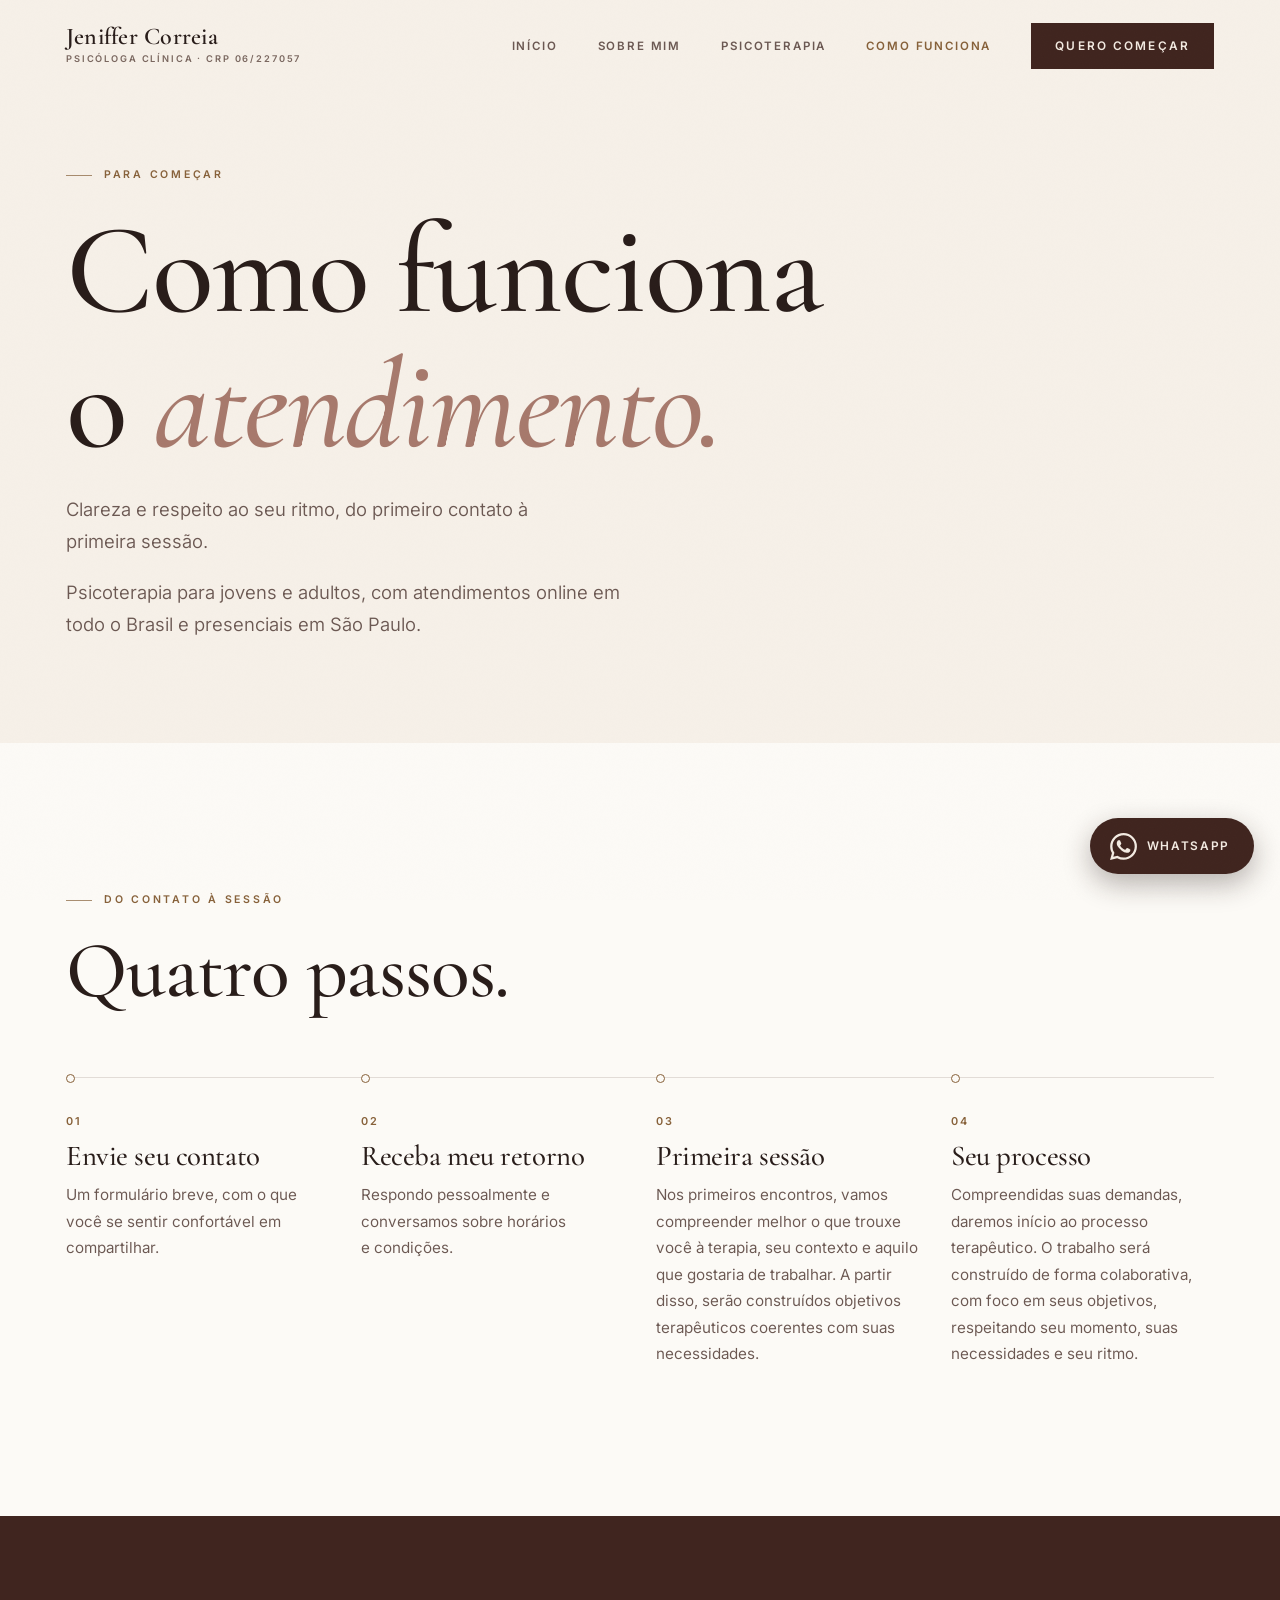
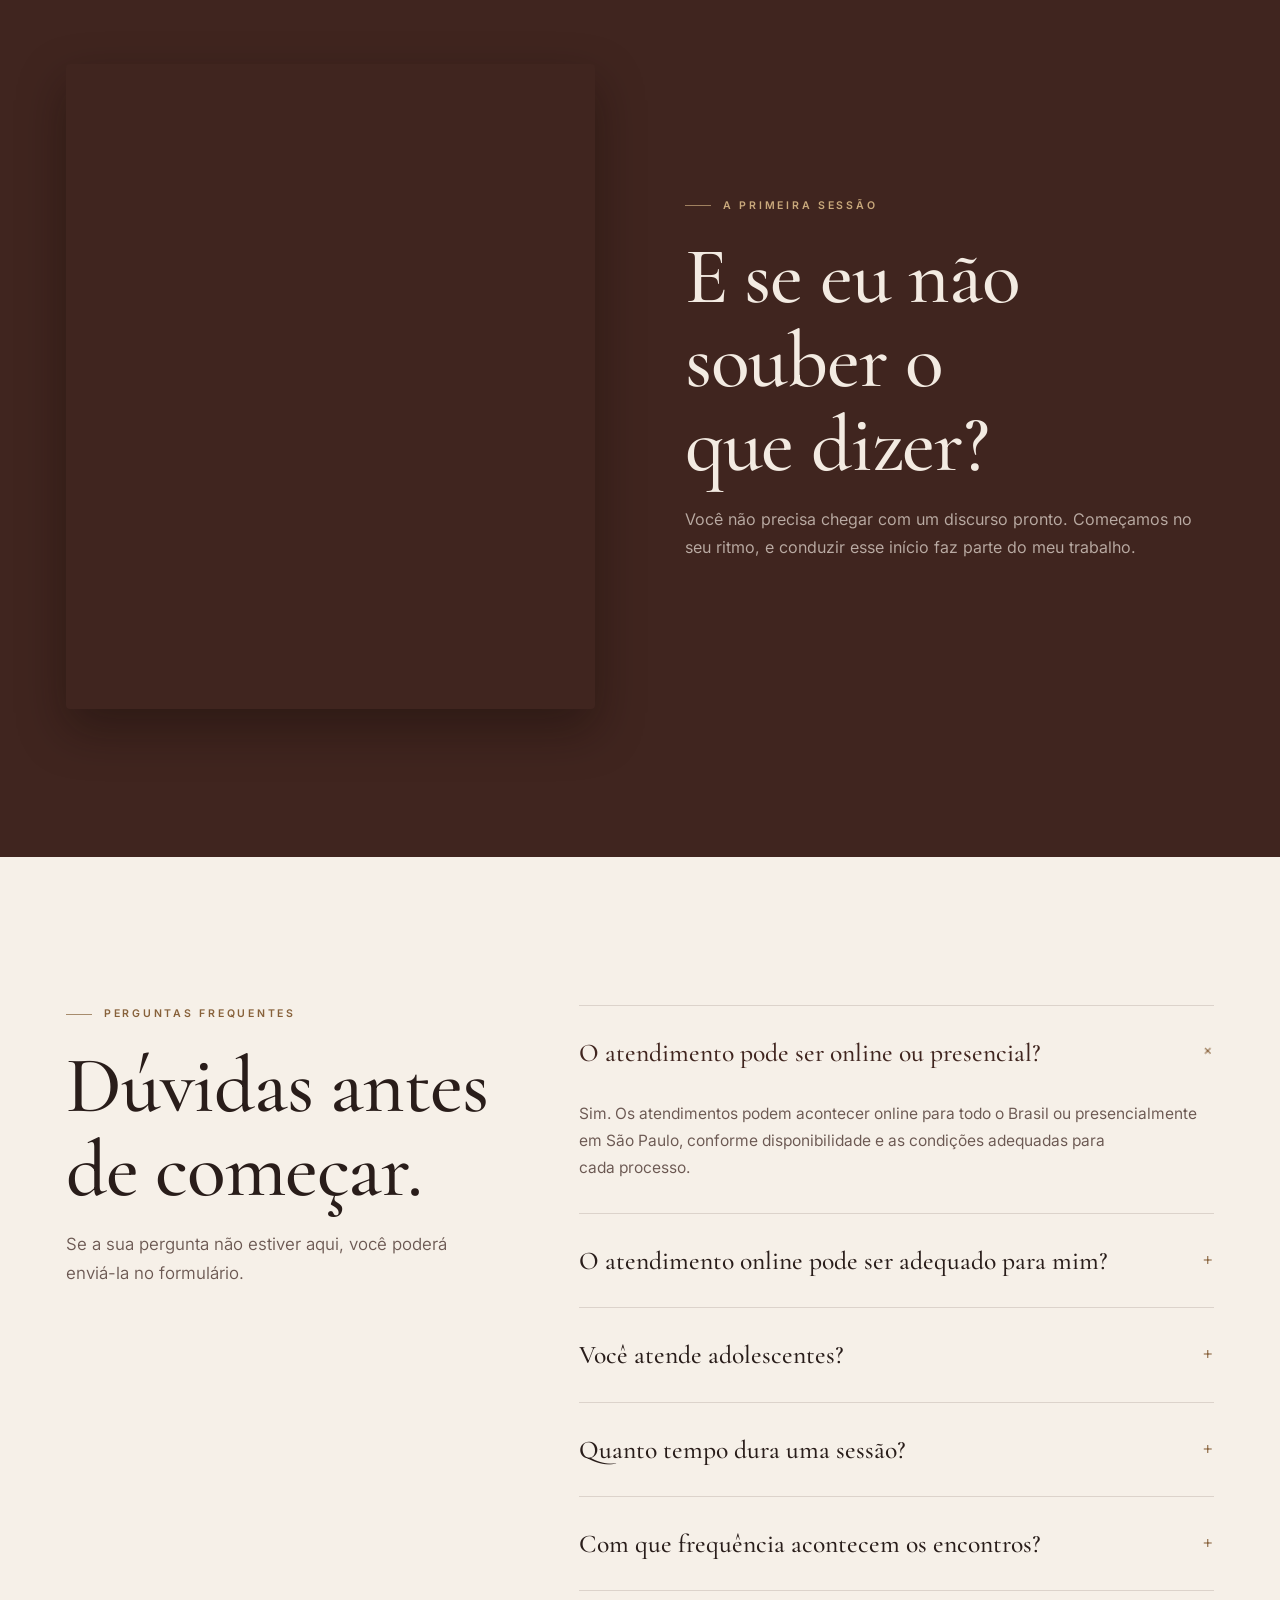
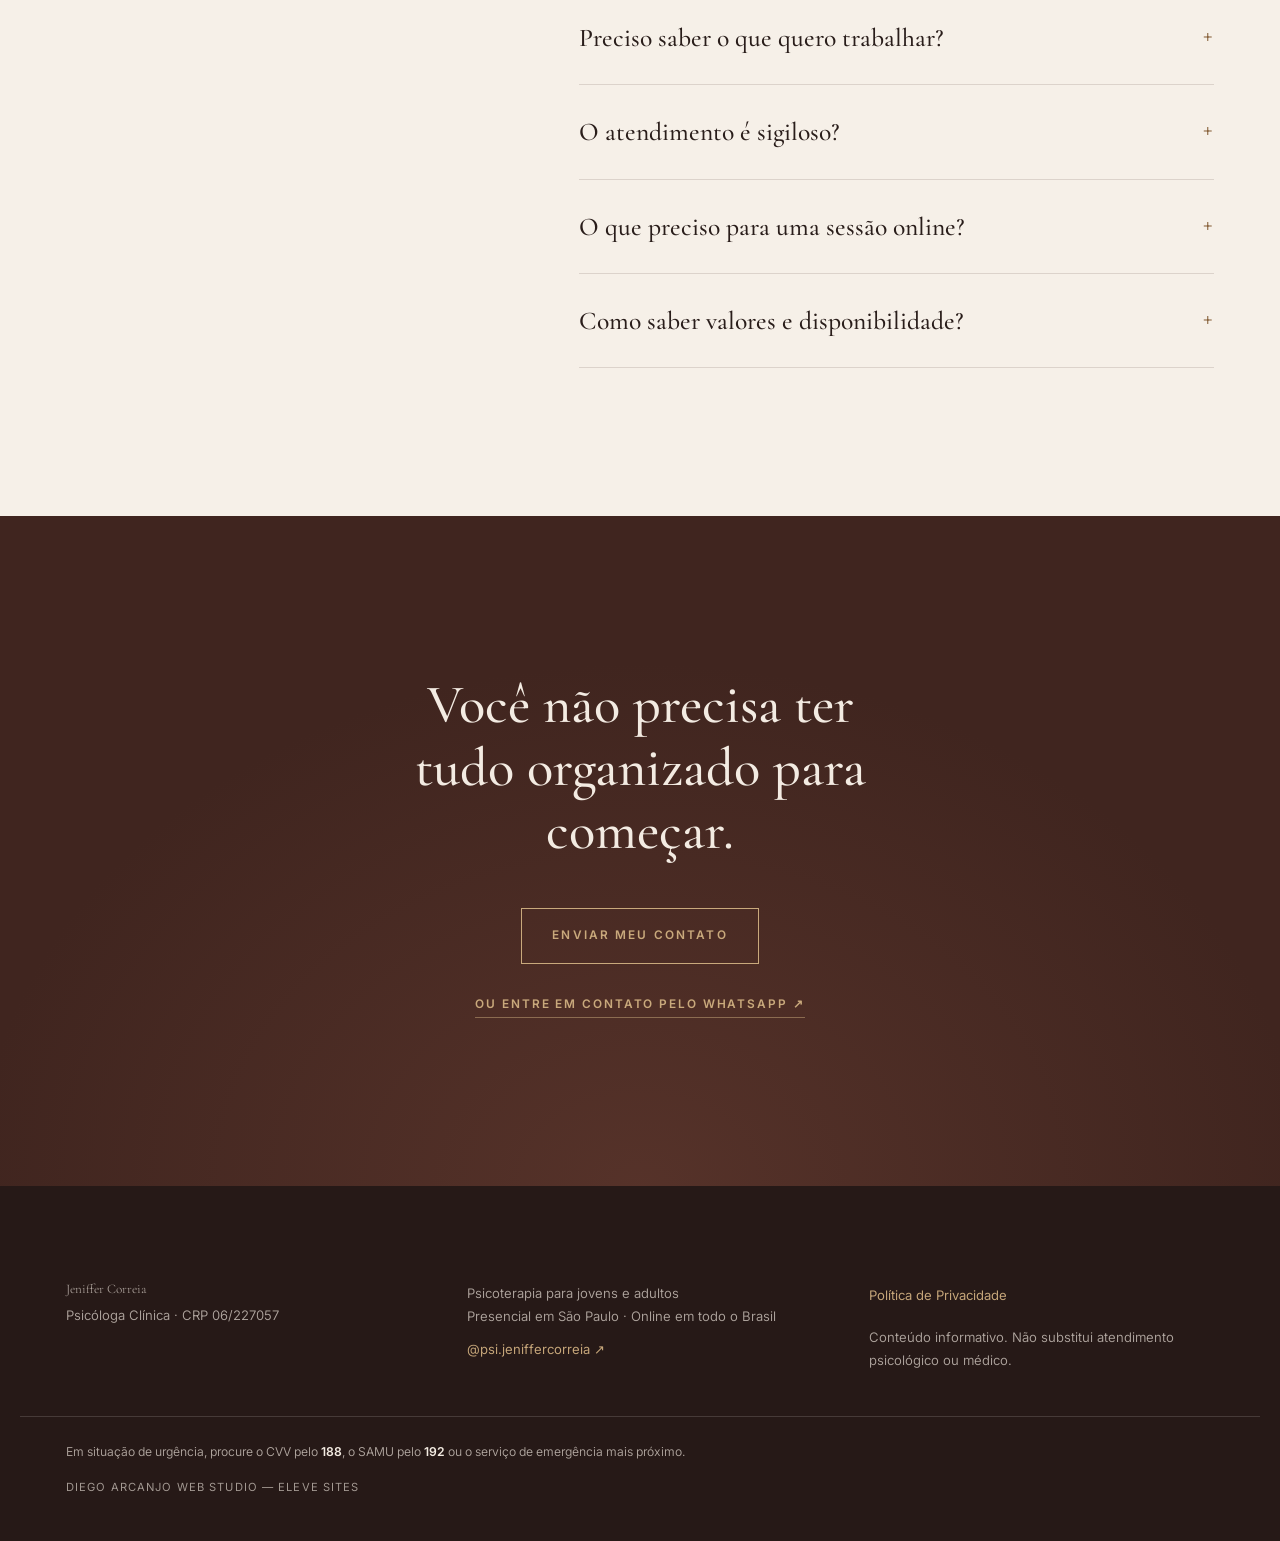
==== commit 9168b6e7: "perf(images): rebuild Jeniffer photos from original high-quality sources" ====
--- a/como-funciona.html
+++ b/como-funciona.html
@@ -20,7 +20,7 @@
 <meta property="og:title" content="Como Funciona a Psicoterapia | Jeniffer Correia">
 <meta property="og:description" content="Saiba como funciona a psicoterapia para jovens e adultos, presencial em São Paulo e online em todo o Brasil, com Jeniffer Correia.">
 <meta property="og:url" content="https://jeniffer-psicologa.pages.dev/como-funciona">
-<meta property="og:image" content="https://jeniffer-psicologa.pages.dev/assets/jeniffer-social.jpg?v=006b3ed0">
+<meta property="og:image" content="https://jeniffer-psicologa.pages.dev/assets/jeniffer-social.jpg?v=20260908-photo1">
 <meta property="og:image:alt" content="Jeniffer Correia, psicóloga clínica">
 <meta name="twitter:card" content="summary_large_image">
 <script>document.documentElement.classList.add('js')</script>
@@ -64,8 +64,8 @@
   <div class="shell">
     <div class="feature">
       <div class="feature-media reveal"><picture>
-        <source media="(min-width: 600px)" srcset="/assets/jeniffer-detalhe.webp" width="853" height="1280">
-        <img src="/assets/jeniffer-detalhe-retrato.webp" width="900" height="1200" loading="lazy" decoding="async" alt="Jeniffer Correia, psicóloga clínica">
+        <source media="(min-width: 600px)" srcset="/assets/jeniffer-detalhe-640.webp?v=20260908-photo1 640w, /assets/jeniffer-detalhe.webp?v=20260908-photo1 1280w" sizes="(min-width: 1400px) 530px, (min-width: 960px) 44vw, calc(100vw - 64px)" width="1280" height="1920">
+        <img src="/assets/jeniffer-detalhe-retrato.webp?v=20260908-photo1" srcset="/assets/jeniffer-detalhe-retrato-640.webp?v=20260908-photo1 640w, /assets/jeniffer-detalhe-retrato.webp?v=20260908-photo1 960w" sizes="(min-width: 600px) calc(100vw - 64px), calc(100vw - 44px)" width="960" height="1280" loading="lazy" decoding="async" alt="Jeniffer Correia, psicóloga clínica">
       </picture></div>
       <div class="feature-copy reveal">
         <p class="eyebrow">A primeira sessão</p>
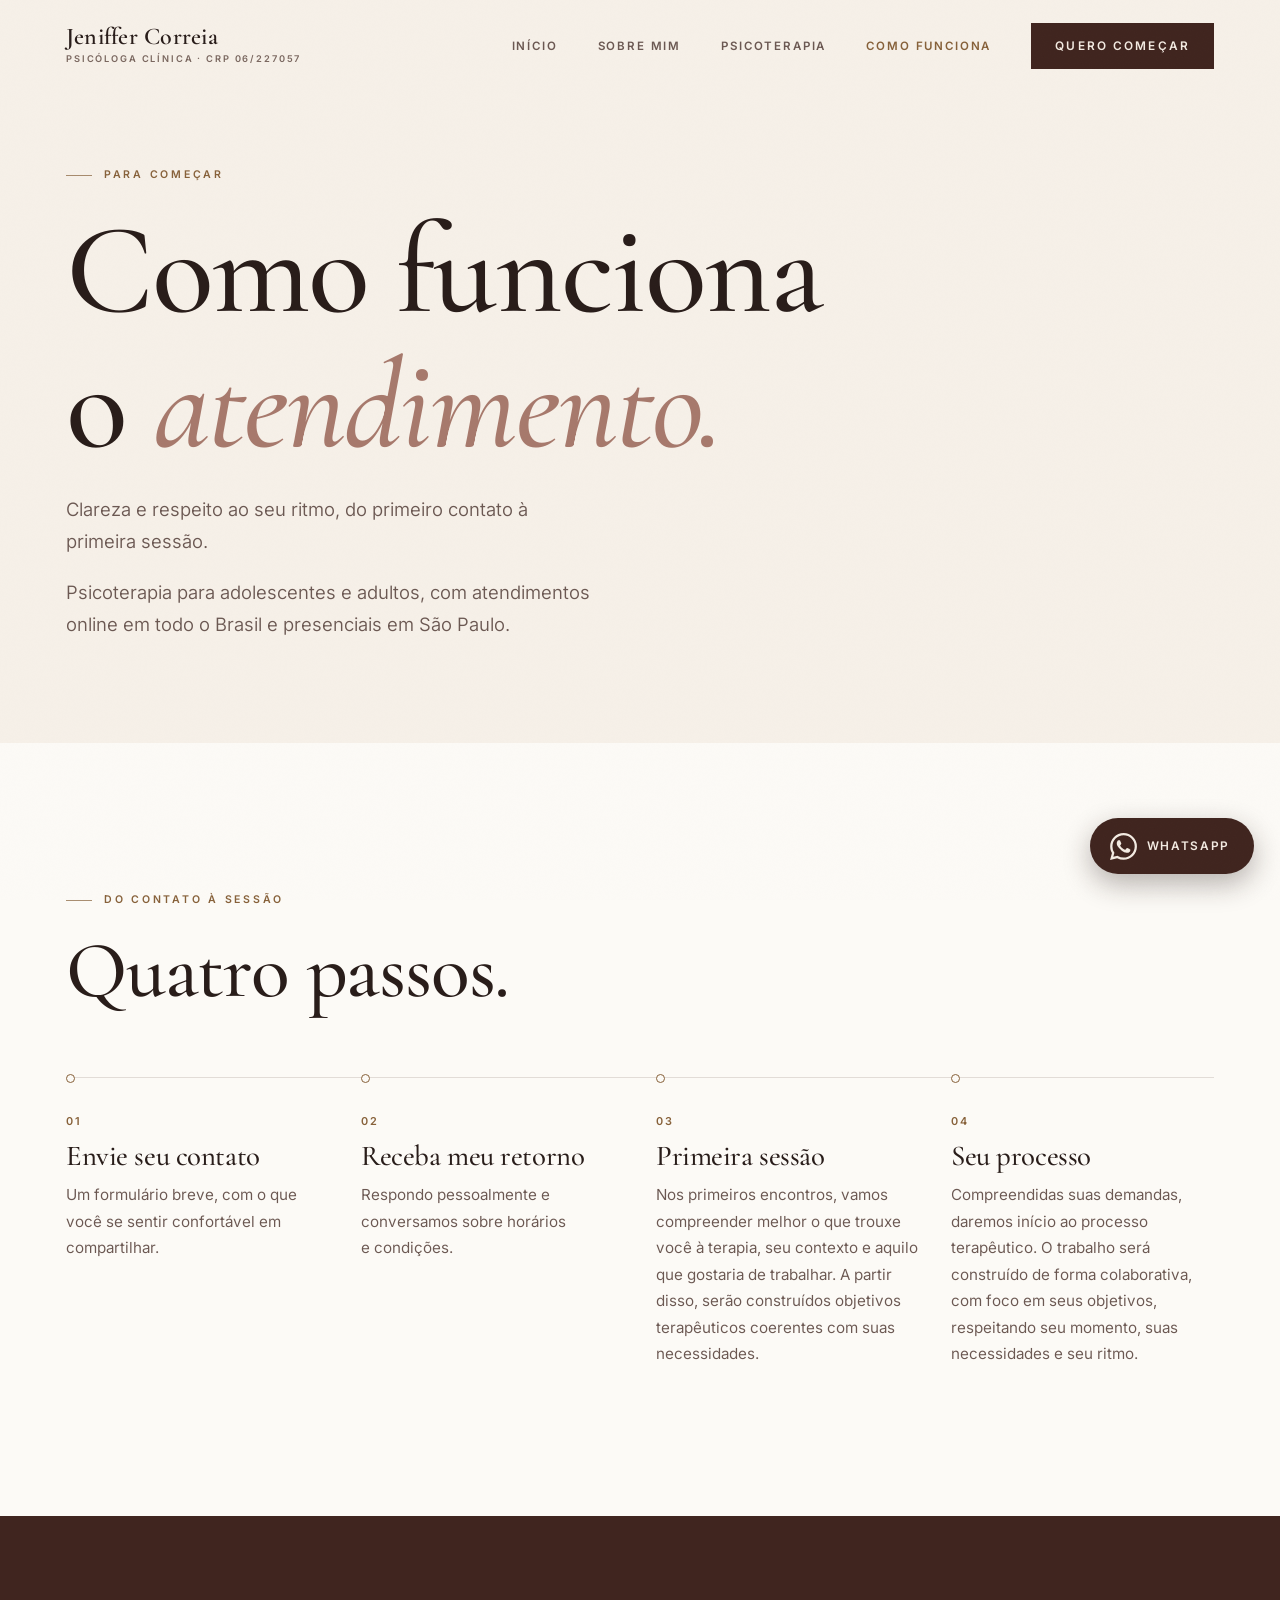
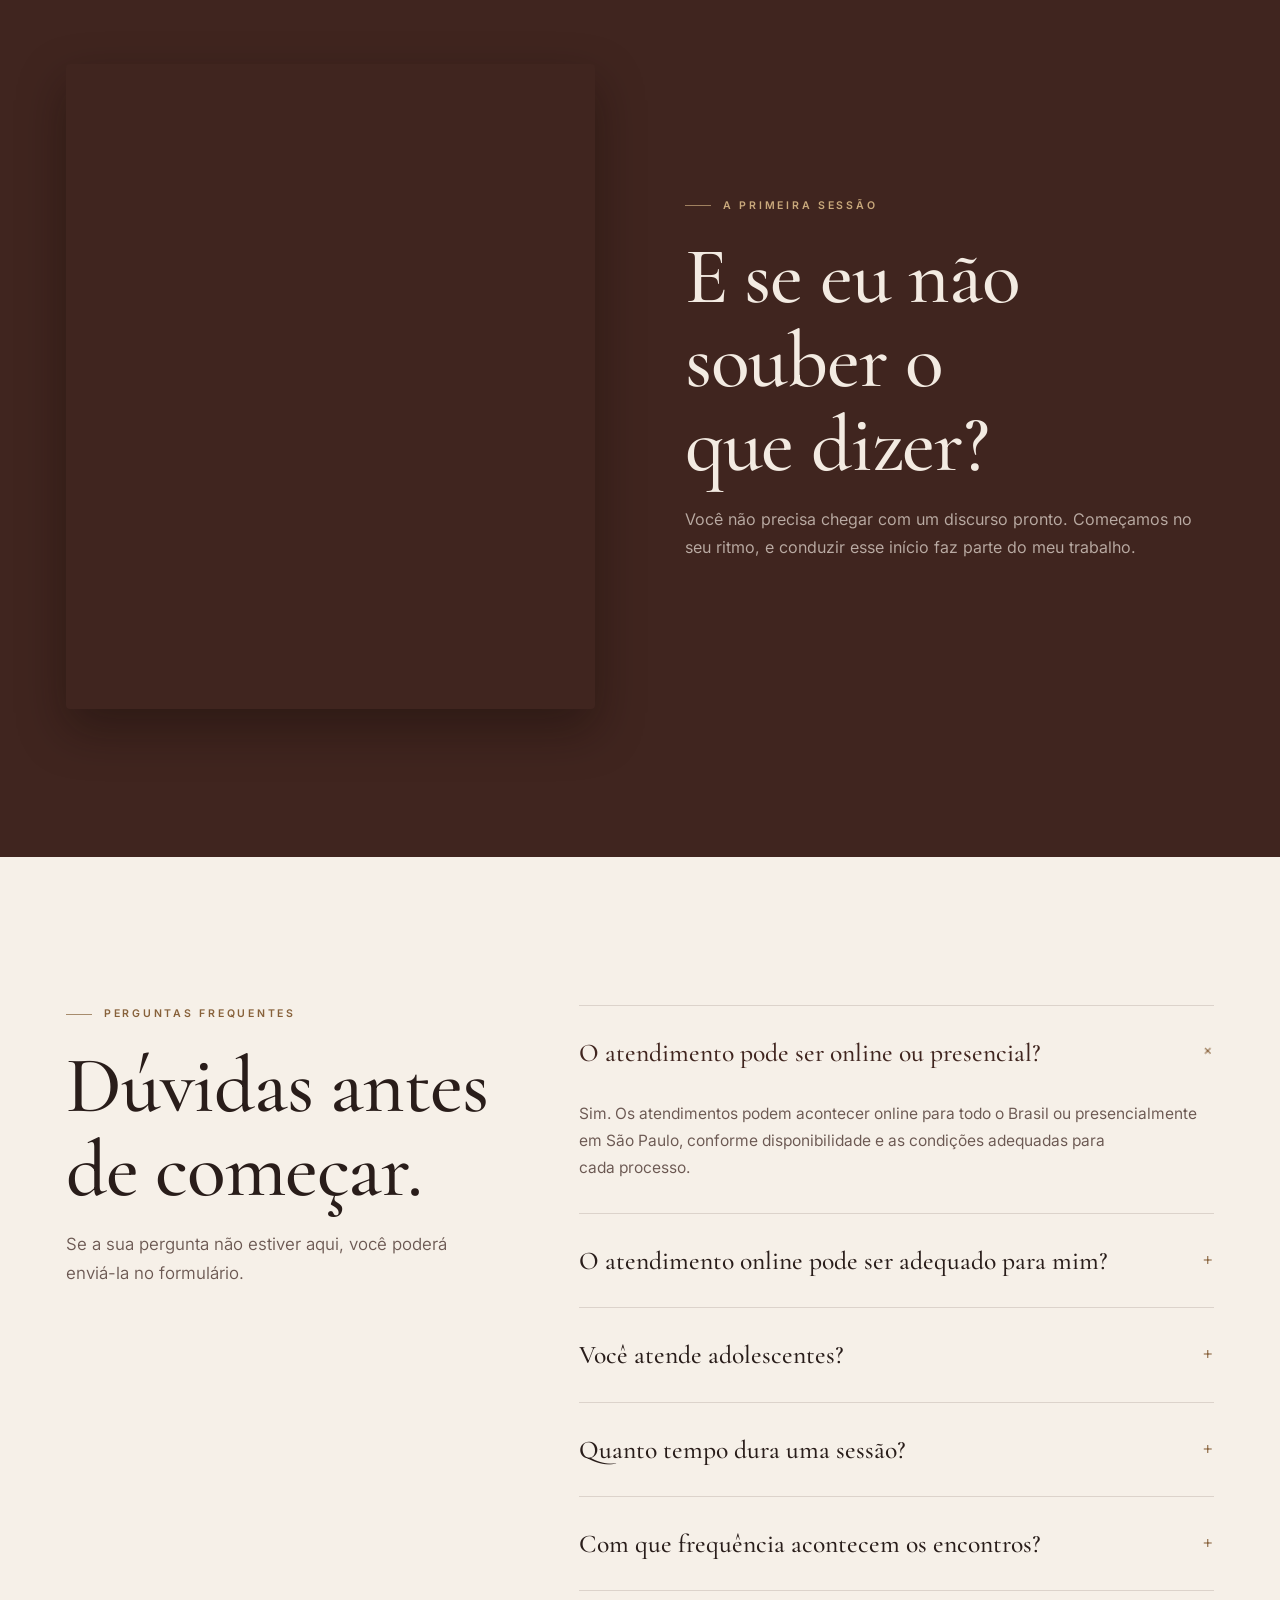
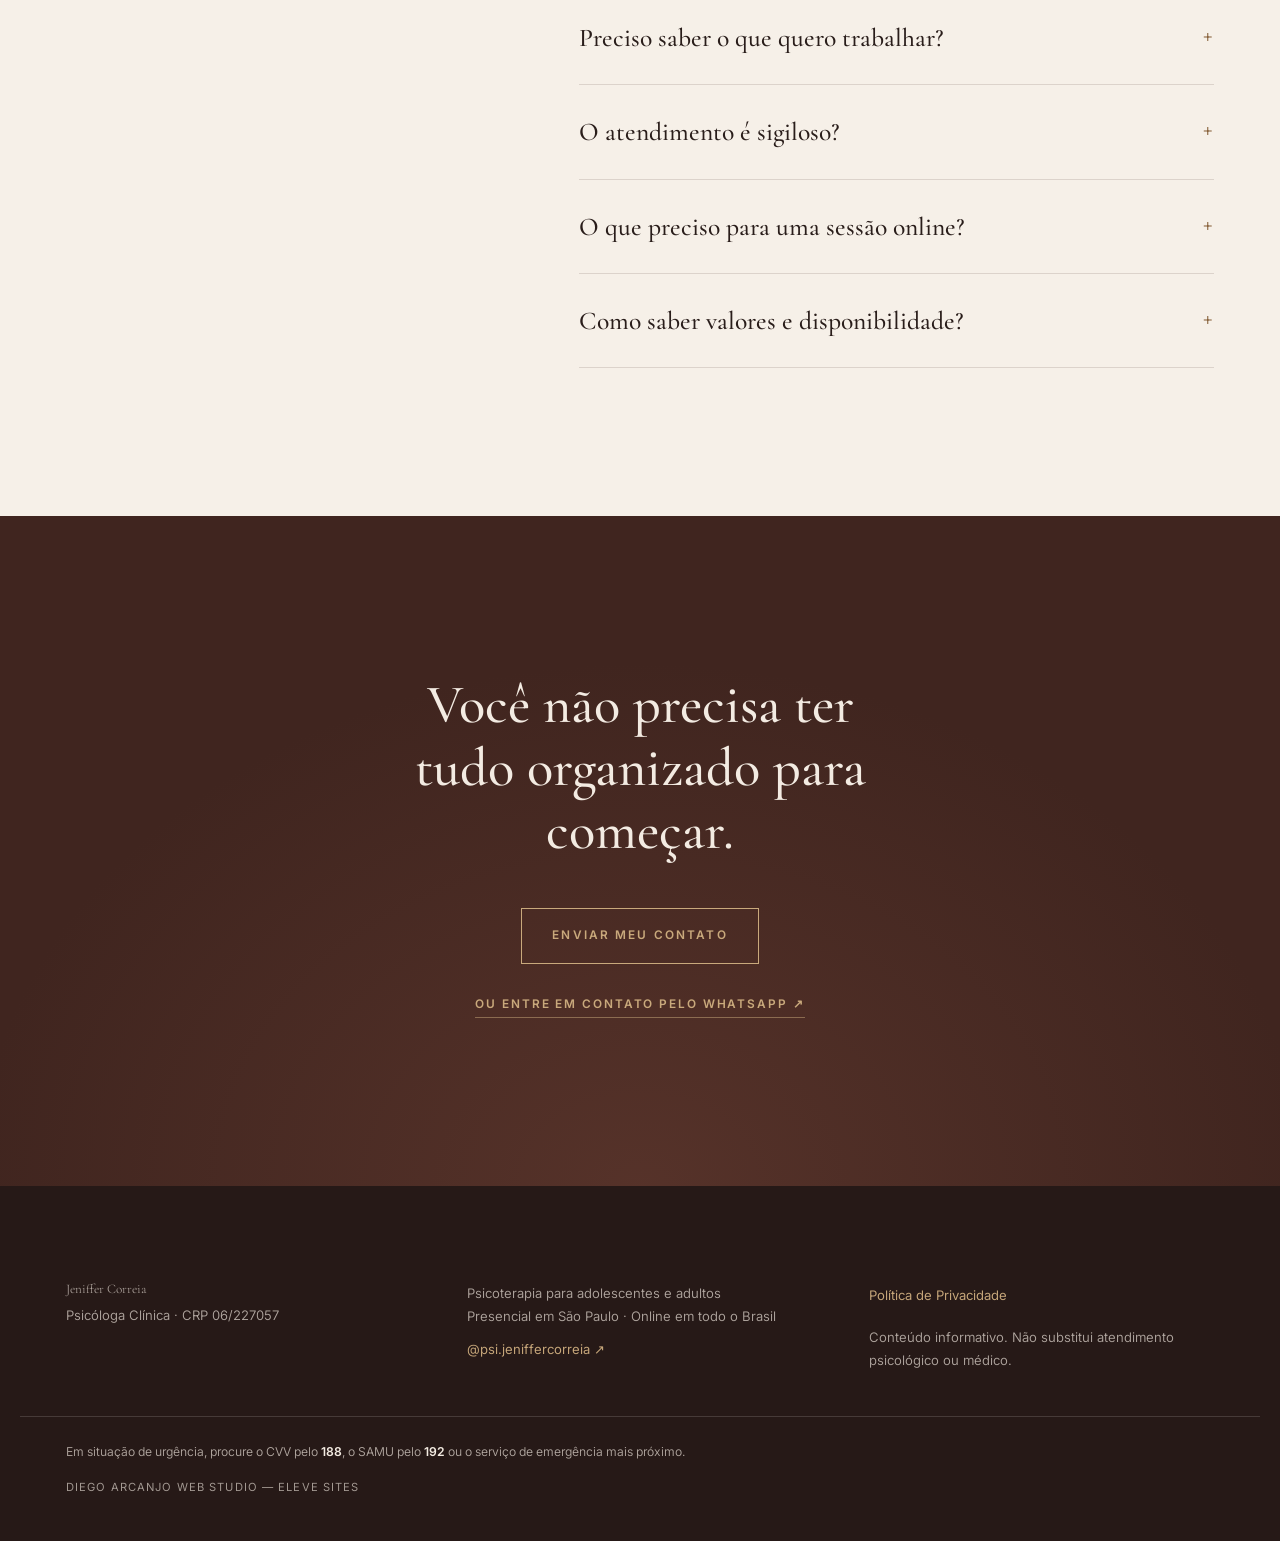
==== commit ce62123f: "content: atualiza textos da psicoterapia" ====
--- a/como-funciona.html
+++ b/como-funciona.html
@@ -4,7 +4,7 @@
 <meta charset="utf-8">
 <meta name="viewport" content="width=device-width, initial-scale=1, viewport-fit=cover">
 <title>Como Funciona a Psicoterapia | Jeniffer Correia</title>
-<meta name="description" content="Saiba como funciona a psicoterapia para jovens e adultos, presencial em São Paulo e online em todo o Brasil, com Jeniffer Correia.">
+<meta name="description" content="Saiba como funciona a psicoterapia para adolescentes e adultos, presencial em São Paulo e online em todo o Brasil, com Jeniffer Correia.">
 <meta name="author" content="Jeniffer Correia">
 <meta name="robots" content="index, follow, max-image-preview:large">
 <meta name="theme-color" content="#fcfaf6">
@@ -18,14 +18,14 @@
 <meta property="og:locale" content="pt_BR">
 <meta property="og:site_name" content="Jeniffer Correia Psicologia">
 <meta property="og:title" content="Como Funciona a Psicoterapia | Jeniffer Correia">
-<meta property="og:description" content="Saiba como funciona a psicoterapia para jovens e adultos, presencial em São Paulo e online em todo o Brasil, com Jeniffer Correia.">
+<meta property="og:description" content="Saiba como funciona a psicoterapia para adolescentes e adultos, presencial em São Paulo e online em todo o Brasil, com Jeniffer Correia.">
 <meta property="og:url" content="https://jeniffer-psicologa.pages.dev/como-funciona">
 <meta property="og:image" content="https://jeniffer-psicologa.pages.dev/assets/jeniffer-social.jpg?v=20260908-photo1">
 <meta property="og:image:alt" content="Jeniffer Correia, psicóloga clínica">
 <meta name="twitter:card" content="summary_large_image">
 <script>document.documentElement.classList.add('js')</script>
 <script type="application/ld+json">
-{"@context":"https://schema.org","@type":"FAQPage","mainEntity":[{"@type":"Question","name":"O atendimento pode ser online ou presencial?","acceptedAnswer":{"@type":"Answer","text":"Sim. Os atendimentos podem acontecer online para todo o Brasil ou presencialmente em São Paulo, conforme disponibilidade e as condições adequadas para cada processo."}},{"@type":"Question","name":"O atendimento online pode ser adequado para mim?","acceptedAnswer":{"@type":"Answer","text":"O atendimento online pode ser adequado a diferentes demandas. As condições e a modalidade do acompanhamento podem ser conversadas desde o primeiro contato, considerando as necessidades de cada pessoa."}},{"@type":"Question","name":"Você atende adolescentes?","acceptedAnswer":{"@type":"Answer","text":"Sim. O atendimento é direcionado a jovens e adultos. No caso de adolescentes menores de 18 anos, o início do acompanhamento deve observar as condições e autorizações aplicáveis ao atendimento psicológico de adolescentes."}},{"@type":"Question","name":"Quanto tempo dura uma sessão?","acceptedAnswer":{"@type":"Answer","text":"Cada sessão tem duração aproximada de 50 minutos."}},{"@type":"Question","name":"Com que frequência acontecem os encontros?","acceptedAnswer":{"@type":"Answer","text":"A frequência semanal é comum, mas a definição considera as necessidades e as condições de cada processo."}},{"@type":"Question","name":"Preciso saber o que quero trabalhar?","acceptedAnswer":{"@type":"Answer","text":"Não. Você não precisa chegar com tudo organizado ou saber exatamente por onde começar. Compreender o que está acontecendo e construir objetivos também faz parte do processo terapêutico."}},{"@type":"Question","name":"O atendimento é sigiloso?","acceptedAnswer":{"@type":"Answer","text":"O sigilo profissional orienta todo o atendimento e também se aplica aos encontros online. As condições e os limites da confidencialidade são apresentados no início do processo."}},{"@type":"Question","name":"O que preciso para uma sessão online?","acceptedAnswer":{"@type":"Answer","text":"Um dispositivo com câmera e conexão estável, além de um espaço reservado onde você possa conversar com privacidade."}},{"@type":"Question","name":"Como saber valores e disponibilidade?","acceptedAnswer":{"@type":"Answer","text":"Valores, horários disponíveis e demais condições do atendimento são informados diretamente no primeiro contato, antes de qualquer agendamento."}}]}
+{"@context":"https://schema.org","@type":"FAQPage","mainEntity":[{"@type":"Question","name":"O atendimento pode ser online ou presencial?","acceptedAnswer":{"@type":"Answer","text":"Sim. Os atendimentos podem acontecer online para todo o Brasil ou presencialmente em São Paulo, conforme disponibilidade e as condições adequadas para cada processo."}},{"@type":"Question","name":"O atendimento online pode ser adequado para mim?","acceptedAnswer":{"@type":"Answer","text":"O atendimento online pode ser adequado a diferentes demandas. As condições e a modalidade do acompanhamento podem ser conversadas desde o primeiro contato, considerando as necessidades de cada pessoa."}},{"@type":"Question","name":"Você atende adolescentes?","acceptedAnswer":{"@type":"Answer","text":"Sim. O atendimento é direcionado a adolescentes e adultos. No caso de adolescentes menores de 18 anos, o início do acompanhamento deve observar as condições e autorizações aplicáveis ao atendimento psicológico de adolescentes."}},{"@type":"Question","name":"Quanto tempo dura uma sessão?","acceptedAnswer":{"@type":"Answer","text":"Cada sessão tem duração de 50 minutos."}},{"@type":"Question","name":"Com que frequência acontecem os encontros?","acceptedAnswer":{"@type":"Answer","text":"Os encontros são semanais, criando um ritmo de acompanhamento e continuidade. Conforme o processo avança, a frequência pode se adaptar ao momento atual e às necessidades de cada pessoa."}},{"@type":"Question","name":"Preciso saber o que quero trabalhar?","acceptedAnswer":{"@type":"Answer","text":"Não. Você não precisa chegar com tudo organizado ou saber exatamente por onde começar. Compreender o que está acontecendo e construir objetivos também faz parte do processo terapêutico."}},{"@type":"Question","name":"O atendimento é sigiloso?","acceptedAnswer":{"@type":"Answer","text":"O atendimento é realizado sob sigilo profissional, tanto nos atendimentos presenciais quanto online, conforme os princípios éticos que orientam a atuação na Psicologia."}},{"@type":"Question","name":"O que preciso para uma sessão online?","acceptedAnswer":{"@type":"Answer","text":"Um dispositivo com câmera e conexão estável, além de um espaço reservado onde você possa conversar com privacidade."}},{"@type":"Question","name":"Como saber valores e disponibilidade?","acceptedAnswer":{"@type":"Answer","text":"Valores, horários disponíveis e demais condições do atendimento são informados diretamente no primeiro contato, antes de qualquer agendamento."}}]}
 </script>
 </head>
 <body class="page-como-funciona">
@@ -46,7 +46,7 @@
     <p class="eyebrow reveal">Para começar</p>
     <h1 class="reveal">Como funciona o <em>atendimento.</em></h1>
     <p class="lede reveal">Clareza e respeito ao seu ritmo, do primeiro contato à primeira sessão.</p>
-    <p class="lede reveal">Psicoterapia para jovens e adultos, com atendimentos online em todo o Brasil e presenciais em São Paulo.</p>
+    <p class="lede reveal">Psicoterapia para adolescentes e adultos, com atendimentos online em todo o Brasil e presenciais em São Paulo.</p>
   </div>
 </section>
 
@@ -83,7 +83,7 @@
       <h2>Dúvidas antes de começar.</h2>
       <p class="lede">Se a sua pergunta não estiver aqui, você poderá enviá-la no formulário.</p>
     </div>
-    <div class="faq-list reveal"><details open><summary>O atendimento pode ser online ou presencial?<span aria-hidden="true">+</span></summary><p>Sim. Os atendimentos podem acontecer online para todo o Brasil ou presencialmente em São Paulo, conforme disponibilidade e as condições adequadas para cada processo.</p></details><details><summary>O atendimento online pode ser adequado para mim?<span aria-hidden="true">+</span></summary><p>O atendimento online pode ser adequado a diferentes demandas. As condições e a modalidade do acompanhamento podem ser conversadas desde o primeiro contato, considerando as necessidades de cada pessoa.</p></details><details><summary>Você atende adolescentes?<span aria-hidden="true">+</span></summary><p>Sim. O atendimento é direcionado a jovens e adultos. No caso de adolescentes menores de 18 anos, o início do acompanhamento deve observar as condições e autorizações aplicáveis ao atendimento psicológico de adolescentes.</p></details><details><summary>Quanto tempo dura uma sessão?<span aria-hidden="true">+</span></summary><p>Cada sessão tem duração aproximada de 50 minutos.</p></details><details><summary>Com que frequência acontecem os encontros?<span aria-hidden="true">+</span></summary><p>A frequência semanal é comum, mas a definição considera as necessidades e as condições de cada processo.</p></details><details><summary>Preciso saber o que quero trabalhar?<span aria-hidden="true">+</span></summary><p>Não. Você não precisa chegar com tudo organizado ou saber exatamente por onde começar. Compreender o que está acontecendo e construir objetivos também faz parte do processo terapêutico.</p></details><details><summary>O atendimento é sigiloso?<span aria-hidden="true">+</span></summary><p>O sigilo profissional orienta todo o atendimento e também se aplica aos encontros online. As condições e os limites da confidencialidade são apresentados no início do processo.</p></details><details><summary>O que preciso para uma sessão online?<span aria-hidden="true">+</span></summary><p>Um dispositivo com câmera e conexão estável, além de um espaço reservado onde você possa conversar com privacidade.</p></details><details><summary>Como saber valores e disponibilidade?<span aria-hidden="true">+</span></summary><p>Valores, horários disponíveis e demais condições do atendimento são informados diretamente no primeiro contato, antes de qualquer agendamento.</p></details></div>
+    <div class="faq-list reveal"><details open><summary>O atendimento pode ser online ou presencial?<span aria-hidden="true">+</span></summary><p>Sim. Os atendimentos podem acontecer online para todo o Brasil ou presencialmente em São Paulo, conforme disponibilidade e as condições adequadas para cada processo.</p></details><details><summary>O atendimento online pode ser adequado para mim?<span aria-hidden="true">+</span></summary><p>O atendimento online pode ser adequado a diferentes demandas. As condições e a modalidade do acompanhamento podem ser conversadas desde o primeiro contato, considerando as necessidades de cada pessoa.</p></details><details><summary>Você atende adolescentes?<span aria-hidden="true">+</span></summary><p>Sim. O atendimento é direcionado a adolescentes e adultos. No caso de adolescentes menores de 18 anos, o início do acompanhamento deve observar as condições e autorizações aplicáveis ao atendimento psicológico de adolescentes.</p></details><details><summary>Quanto tempo dura uma sessão?<span aria-hidden="true">+</span></summary><p>Cada sessão tem duração de 50 minutos.</p></details><details><summary>Com que frequência acontecem os encontros?<span aria-hidden="true">+</span></summary><p>Os encontros são semanais, criando um ritmo de acompanhamento e continuidade. Conforme o processo avança, a frequência pode se adaptar ao momento atual e às necessidades de cada pessoa.</p></details><details><summary>Preciso saber o que quero trabalhar?<span aria-hidden="true">+</span></summary><p>Não. Você não precisa chegar com tudo organizado ou saber exatamente por onde começar. Compreender o que está acontecendo e construir objetivos também faz parte do processo terapêutico.</p></details><details><summary>O atendimento é sigiloso?<span aria-hidden="true">+</span></summary><p>O atendimento é realizado sob sigilo profissional, tanto nos atendimentos presenciais quanto online, conforme os princípios éticos que orientam a atuação na Psicologia.</p></details><details><summary>O que preciso para uma sessão online?<span aria-hidden="true">+</span></summary><p>Um dispositivo com câmera e conexão estável, além de um espaço reservado onde você possa conversar com privacidade.</p></details><details><summary>Como saber valores e disponibilidade?<span aria-hidden="true">+</span></summary><p>Valores, horários disponíveis e demais condições do atendimento são informados diretamente no primeiro contato, antes de qualquer agendamento.</p></details></div>
   </div>
 </section>
 
@@ -102,7 +102,7 @@
       <p>Psicóloga Clínica · CRP 06/227057</p>
     </div>
     <div>
-      <p>Psicoterapia para jovens e adultos<br>Presencial em São Paulo · Online em todo o Brasil</p>
+      <p>Psicoterapia para adolescentes e adultos<br>Presencial em São Paulo · Online em todo o Brasil</p>
       <a href="https://www.instagram.com/psi.jeniffercorreia/" target="_blank" rel="noopener noreferrer">@psi.jeniffercorreia ↗</a>
     </div>
     <div>
